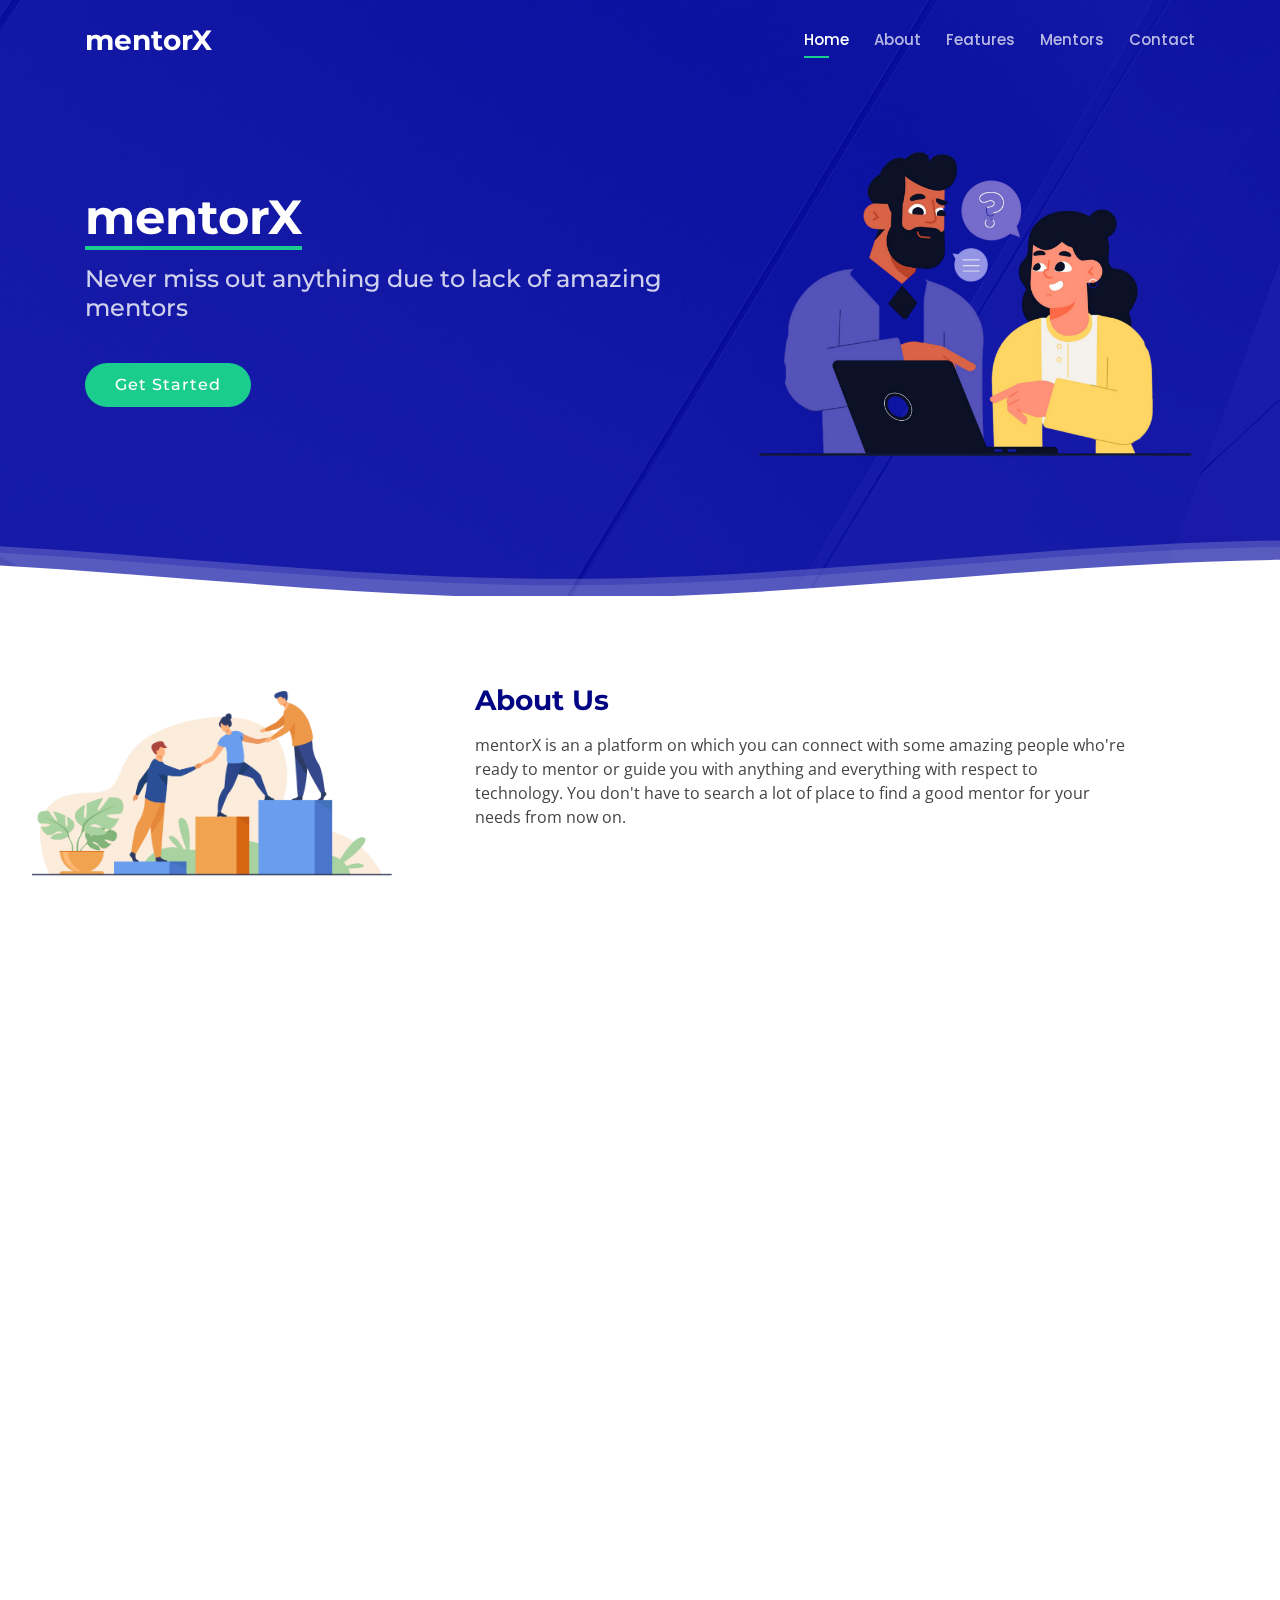
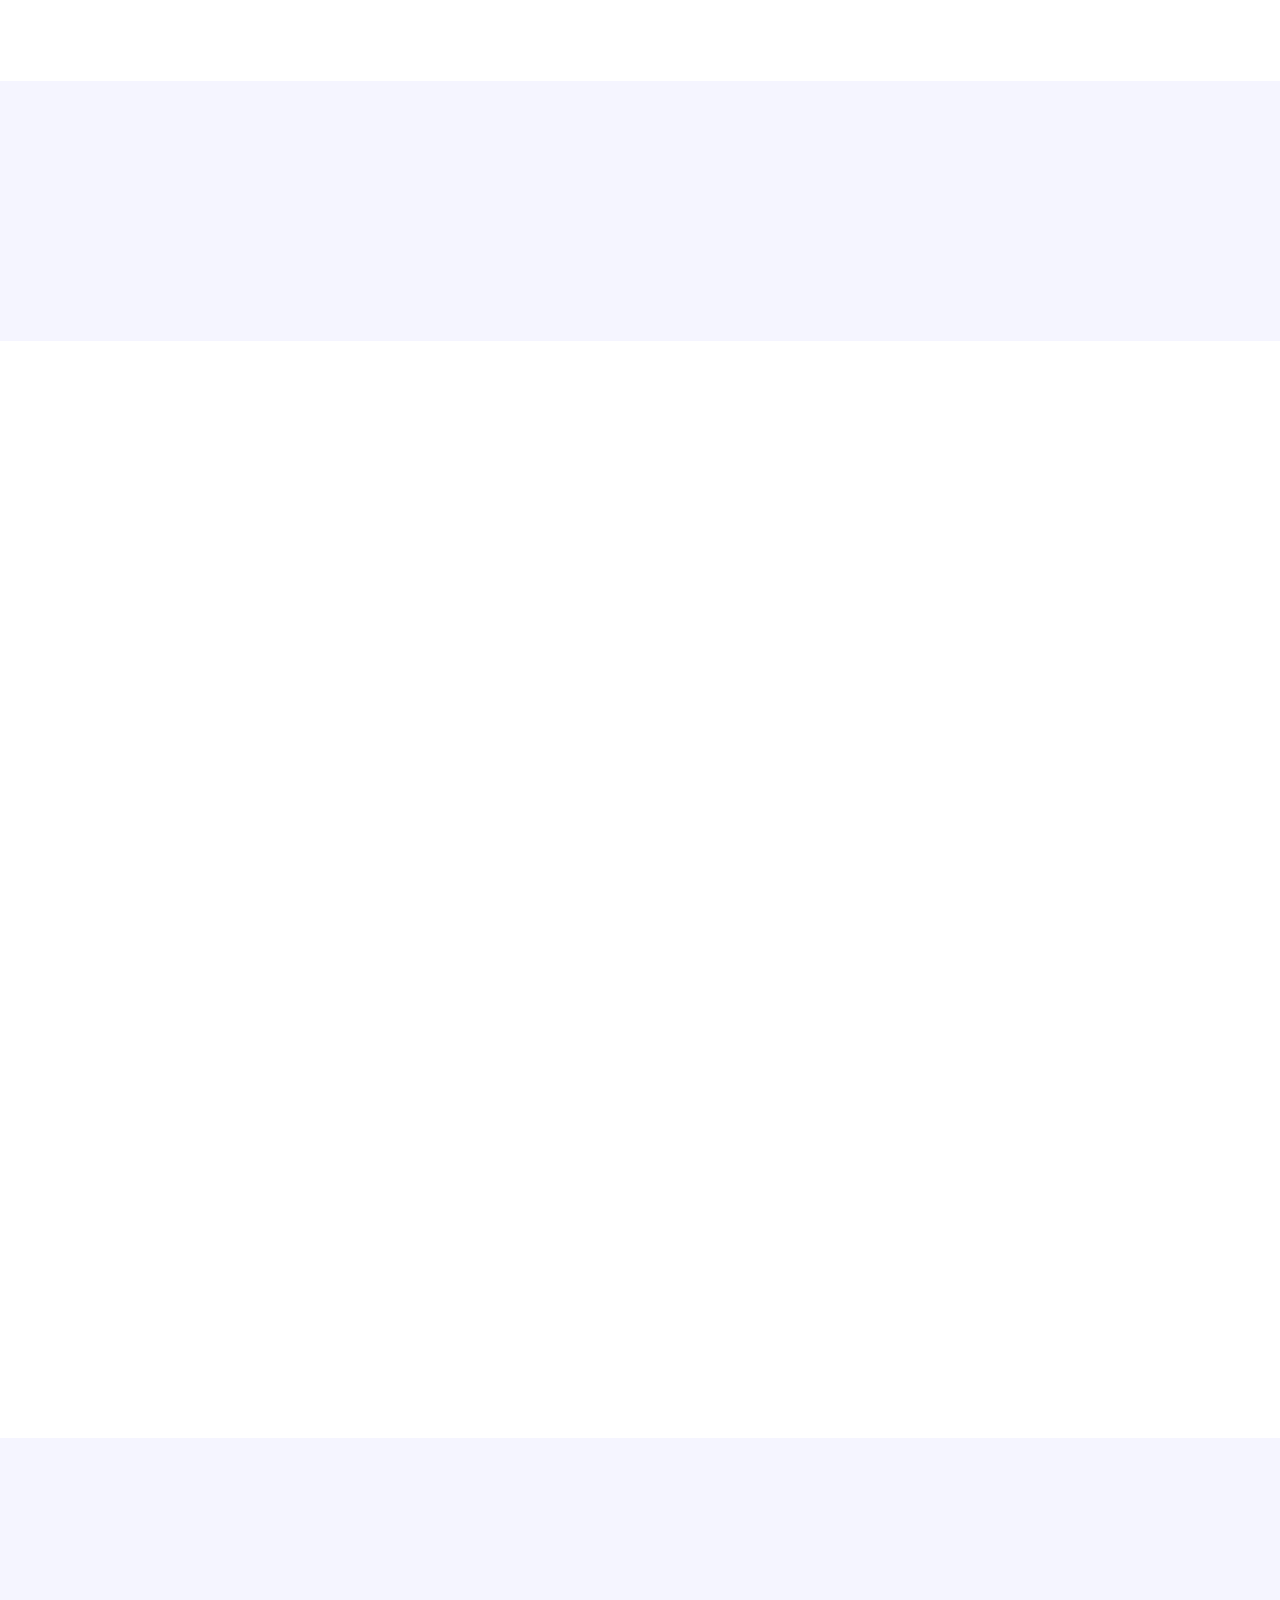
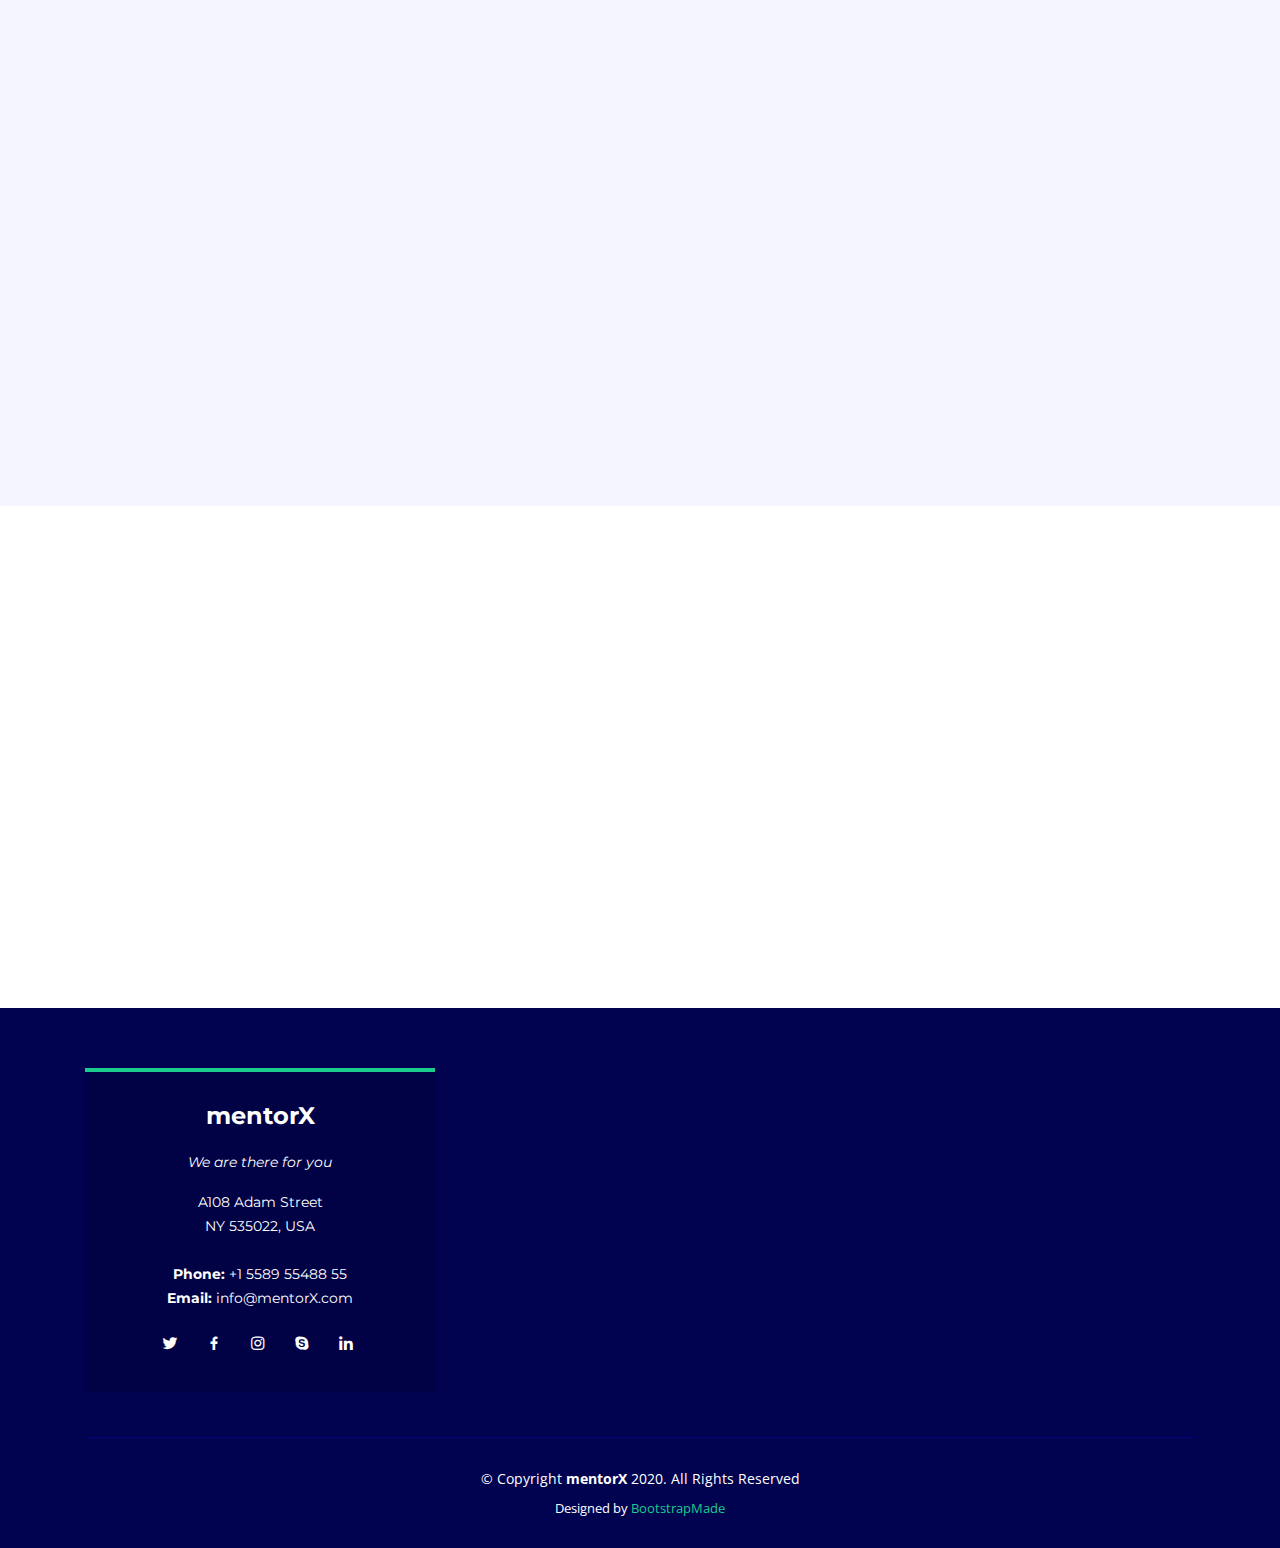
==== index.html @ 3033bee9 "Merge branch 'main' of https://github.com/Aravind1444/mentorshipx into main" ====
<!DOCTYPE html>
<html lang="en">

<head>
  <meta charset="utf-8">
  <meta content="width=device-width, initial-scale=1.0" name="viewport">

  <title>mentorX</title>
  <meta content="" name="descriptison">
  <meta content="" name="keywords">

  <!-- Favicons -->
  <link href="assets/img/favicon.png" rel="icon">
  <link href="assets/img/apple-touch-icon.png" rel="apple-touch-icon">

  <!-- Google Fonts -->
  <link href="https://fonts.googleapis.com/css?family=Open+Sans:300,300i,400,400i,600,600i,700,700i|Montserrat:300,300i,400,400i,500,500i,600,600i,700,700i|Poppins:300,300i,400,400i,500,500i,600,600i,700,700i" rel="stylesheet">

  <!-- Vendor CSS Files -->
  <link href="assets/vendor/bootstrap/css/bootstrap.min.css" rel="stylesheet">
  <link href="assets/vendor/icofont/icofont.min.css" rel="stylesheet">
  <link href="assets/vendor/boxicons/css/boxicons.min.css" rel="stylesheet">
  <link href="assets/vendor/venobox/venobox.css" rel="stylesheet">
  <link href="assets/vendor/remixicon/remixicon.css" rel="stylesheet">
  <link href="assets/vendor/owl.carousel/assets/owl.carousel.min.css" rel="stylesheet">
  <link href="assets/vendor/aos/aos.css" rel="stylesheet">

  <!-- Template Main CSS File -->
  <link href="assets/css/style.css" rel="stylesheet">

  <!-- Ajax Library -->
  <script src="https://ajax.googleapis.com/ajax/libs/jquery/3.5.1/jquery.min.js"></script>

  <!-- =======================================================
  * Template Name: Bootslander - v2.2.0
  * Template URL: https://bootstrapmade.com/bootslander-free-bootstrap-landing-page-template/
  * Author: BootstrapMade.com
  * License: https://bootstrapmade.com/license/
  ======================================================== -->
</head>

<body>

  <!-- ======= Header ======= -->
  <header id="header" class="fixed-top d-flex align-items-center header-transparent">
    <div class="container d-flex align-items-center">

      <div class="logo mr-auto">
        <h1 class="text-light"><a href="index.html"><span>mentorX</span></a></h1>
        <!-- Uncomment below if you prefer to use an image logo -->
        <!-- <a href="index.html"><img src="assets/img/logo.png" alt="" class="img-fluid"></a>-->
      </div>

      <nav class="nav-menu d-none d-lg-block">
        <ul>
          <li class="active"><a href="index.html">Home</a></li>
          <li><a href="#about">About</a></li>
          <li><a href="#features">Features</a></li>
          <!--<li><a href="#gallery">Gallery</a></li>
          <li><a href="#team">Team</a></li>
          <li><a href="#pricing">Pricing</a></li>
          <li class="drop-down"><a href="">Drop-Down</a>
            <ul>
              <li><a href="#">Drop Down 1</a></li>
              <li class="drop-down"><a href="#">Drop Down 2</a>
                <ul>
                  <li><a href="#">Deep Drop Down 1</a></li>
                  <li><a href="#">Deep Drop Down 2</a></li>
                  <li><a href="#">Deep Drop Down 3</a></li>
                  <li><a href="#">Deep Drop Down 4</a></li>
                  <li><a href="#">Deep Drop Down 5</a></li>
                </ul>
              </li>
              <li><a href="#">Drop Down 3</a></li>
              <li><a href="#">Drop Down 4</a></li>
              <li><a href="#">Drop Down 5</a></li>
            </ul>
          </li>-->
          <li><a href="#team">Mentors</a></li>
          <li><a href="#contact">Contact</a></li>

        </ul>
      </nav><!-- .nav-menu -->

    </div>
  </header><!-- End Header -->

  <!-- ======= Hero Section ======= -->
  <section id="hero">

    <div class="container">
      <div class="row">
        <div class="col-lg-7 pt-5 pt-lg-0 order-2 order-lg-1 d-flex align-items-center">
          <div data-aos="zoom-out">
            <h1><span>mentorX</span></h1>
            <h2>Never miss out anything due to lack of amazing mentors</h2>
            <div class="text-center text-lg-left">
              <a href="#about" class="btn-get-started scrollto">Get Started</a>
            </div>
          </div>
        </div>
        <div class="col-lg-5 order-1 order-lg-2 hero-img" data-aos="zoom-out" data-aos-delay="300">
          <img src="assets/img/images/home1.png" class="img-fluid animated" alt="">
        </div>
      </div>
    </div>

    <svg class="hero-waves" xmlns="http://www.w3.org/2000/svg" xmlns:xlink="http://www.w3.org/1999/xlink" viewBox="0 24 150 28 " preserveAspectRatio="none">
      <defs>
        <path id="wave-path" d="M-160 44c30 0 58-18 88-18s 58 18 88 18 58-18 88-18 58 18 88 18 v44h-352z">
      </defs>
      <g class="wave1">
        <use xlink:href="#wave-path" x="50" y="3" fill="rgba(255,255,255, .1)">
      </g>
      <g class="wave2">
        <use xlink:href="#wave-path" x="50" y="0" fill="rgba(255,255,255, .2)">
      </g>
      <g class="wave3">
        <use xlink:href="#wave-path" x="50" y="9" fill="#fff">
      </g>
    </svg>

  </section><!-- End Hero -->

  <main id="main">

    <!-- ======= About Section ======= -->
    <section id="about" class="about">
      <div class="container-fluid">

        <div class="row">
          <div class="col-md-4" data-aos="fade-right" style="padding-left: 5px;">
            <img src="assets/img/images/collab.jpg" class="img-fluid" alt="" style="margin-top: 30px;">
          </div>

          <div class="col-xl-7 col-lg-6 icon-boxes d-flex flex-column align-items-stretch justify-content-center py-5 px-lg-5" data-aos="fade-left">
            <h3>About Us</h3>
            <p>mentorX is an a platform on which you can connect with some amazing people who're ready to mentor or guide you with anything and everything with respect to technology. You don't have to search a lot of place to find a good mentor for your needs from now on.</p>

            <div class="icon-box" data-aos="zoom-in" data-aos-delay="100">
              <div class="icon"><i class="bx bx-gift"></i></div>
              <h4 class="title"><a href="">Free for All</a></h4>
              <p class="description">mentorX helps you to connect with some of the best people available to help you with your needs</p>
            </div>

            <div class="icon-box" data-aos="zoom-in" data-aos-delay="200">
              <div class="icon"><i class="bx bx-fingerprint"></i></div>
              <h4 class="title"><a href="">Amazing Mentors</a></h4>
              <p class="description">At vero eos et accusamus et iusto odio dignissimos ducimus qui blanditiis praesentium voluptatum deleniti atque</p>
            </div>

            <div class="icon-box" data-aos="zoom-in" data-aos-delay="300">
              <div class="icon"><i class="bx bx-atom"></i></div>
              <h4 class="title"><a href="">Wide Network</a></h4>
              <p class="description">Make use of the mentors available to help you with a wide range of topics related to technology</p>
            </div>

          </div>
        </div>

      </div>
    </section><!-- End About Section -->

    <!-- ======= Features Section ======= -->
    <section id="features" class="features">
      <div class="container">

        <div class="section-title" data-aos="fade-up">
          <!--<h2>Features</h2>-->
          <p>Our Features</p>
        </div>

        <div class="row" data-aos="fade-left">
          <div class="col-lg-3 col-md-4">
            <div class="icon-box" data-aos="zoom-in" data-aos-delay="50">
              <i class="ri-price-tag-2-line" style="color: #ffbb2c;"></i>
              <h3><a href="">Free for All</a></h3>
            </div>
          </div>
          <div class="col-lg-3 col-md-4 mt-4 mt-md-0">
            <div class="icon-box" data-aos="zoom-in" data-aos-delay="100">
              <i class="ri-bar-chart-box-line" style="color: #5578ff;"></i>
              <h3><a href="">Networking</a></h3>
            </div>
          </div>
          <div class="col-lg-3 col-md-4 mt-4 mt-md-0">
            <div class="icon-box" data-aos="zoom-in" data-aos-delay="150">
              <i class="ri-calendar-todo-line" style="color: #e80368;"></i>
              <h3><a href="">On Demand</a></h3>
            </div>
          </div>
          <div class="col-lg-3 col-md-4 mt-4 mt-lg-0">
            <div class="icon-box" data-aos="zoom-in" data-aos-delay="200">
              <i class="ri-paint-brush-line" style="color: #e361ff;"></i>
              <h3><a href="">Specifically Curated</a></h3>
            </div>
          </div>
          <div class="col-lg-3 col-md-4 mt-4">
            <div class="icon-box" data-aos="zoom-in" data-aos-delay="250">
              <i class="ri-fingerprint-line style="color: #47aeff;"></i>
              <h3><a href="">Amazing Mentors</a></h3>
            </div>
          </div>
          <div class="col-lg-3 col-md-4 mt-4">
            <div class="icon-box" data-aos="zoom-in" data-aos-delay="300">
              <i class="ri-gradienter-line" style="color: #ffa76e;"></i>
              <h3><a href="">Multi Lingual</a></h3>
            </div>
          </div>
          <div class="col-lg-3 col-md-4 mt-4">
            <div class="icon-box" data-aos="zoom-in" data-aos-delay="350">
              <i class="ri-file-list-3-line" style="color: #11dbcf;"></i>
              <h3><a href="">No Strings Attached</a></h3>
            </div>
          </div>
          <div class="col-lg-3 col-md-4 mt-4">
            <div class="icon-box" data-aos="zoom-in" data-aos-delay="400">
              <i class="ri-price-tag-2-line" style="color: #4233ff;"></i>
              <h3><a href="">Flexible</a></h3>
            </div>
          </div>
          <!--<div class="col-lg-3 col-md-4 mt-4">
            <div class="icon-box" data-aos="zoom-in" data-aos-delay="450">
              <i class="ri-anchor-line" style="color: #b2904f;"></i>
              <h3><a href="">Dirada Pack</a></h3>
            </div>
          </div>
          <div class="col-lg-3 col-md-4 mt-4">
            <div class="icon-box" data-aos="zoom-in" data-aos-delay="500">
              <i class="ri-disc-line" style="color: #b20969;"></i>
              <h3><a href="">Moton Ideal</a></h3>
            </div>
          </div>
          <div class="col-lg-3 col-md-4 mt-4">
            <div class="icon-box" data-aos="zoom-in" data-aos-delay="550">
              <i class="ri-base-station-line" style="color: #ff5828;"></i>
              <h3><a href="">Verdo Park</a></h3>
            </div>
          </div>
          <div class="col-lg-3 col-md-4 mt-4">
            <div class="icon-box" data-aos="zoom-in" data-aos-delay="600">
              <i class="ri-fingerprint-line" style="color: #29cc61;"></i>
              <h3><a href="">Flavor Nivelanda</a></h3>
            </div>
          </div>-->
        </div>

      </div>
    </section><!-- End Features Section -->

    <!-- ======= Counts Section ======= -->
    <section id="counts" class="counts">
      <div class="container">

        <div class="row" data-aos="fade-up">

          <div class="col-lg-3 col-md-6">
            <div class="count-box">
              <i class="icofont-simple-smile"></i>
              <span data-toggle="counter-up">4</span>
              <p>Happy Mentees</p>
            </div>
          </div>

          <div class="col-lg-3 col-md-6 mt-5 mt-md-0">
            <div class="count-box">
              <i class="icofont-document-folder"></i>
              <span data-toggle="counter-up">6</span>
              <p>Sessions</p>
            </div>
          </div>

          <div class="col-lg-3 col-md-6 mt-5 mt-lg-0">
            <div class="count-box">
              <i class="icofont-live-support"></i>
              <span data-toggle="counter-up">350</span>
              <p>Minutes & Counting</p>
            </div>
          </div>

          <div class="col-lg-3 col-md-6 mt-5 mt-lg-0">
            <div class="count-box">
              <i class="icofont-users-alt-5"></i>
              <span data-toggle="counter-up">2</span>
              <p>Mentors</p>
            </div>
          </div>

        </div>

      </div>
    </section><!-- End Counts Section -->

    <!-- ======= Details Section ======= -->
    <section id="details" class="details">
      <div class="container">

        <div class="row content">
          <div class="col-md-4" data-aos="fade-right">
            <img src="assets/img/details-1.png" class="img-fluid" alt="">
          </div>
          <!-- <div class="col-md-4" data-aos="fade-right">
            <img src="assets/img/meeting.png" class="img-fluid" alt="how-it-works">
          </div> -->
          <div class="col-md-8 pt-4" data-aos="fade-up">
            <h3>How it Works!</h3>
            <p class="">
              The overall process on the platfrom is super simple. Follow the below points to schedule your very first session with our mentors.
            </p>
            <ul>
              <li><i class="icofont-circled-right"></i> Click on Get Started and browse the list of available mentors on our platform</li>
              <li><i class="icofont-circled-right"></i>Find a mentor based on your requirements</li>
              <li><i class="icofont-circled-right"></i>Scehdule your session based on mutual availability</li>
              <li><i class="icofont-circled-right"></i>Join the session when it's your time and hooray! Don't forget to leave a feedback</li>
            </ul>
            <p>
              Getting access to a mentor is not going to be difficult anymore. We know how difficult it would have been for you. Make use of the platform as much as you want. We will be having lot more amazing things soon!
            </p>
            <div class="text-center text-lg-left">
              <a href="#team" style="background-color: #000;  border: none;  color: white;  padding: 10px 32px;  text-align: center;  text-decoration: none;  display: inline-block;  font-size: 16px;  margin: 4px 2px;  cursor: pointer; border-radius: 25px; margin-bottom: 12px;">Register Now</a>
            </div>
          </div>
        </div>

        <!--<div class="row content">
          <div class="col-md-4 order-1 order-md-2" data-aos="fade-left">
            <img src="assets/img/details-2.png" class="img-fluid" alt="">
          </div>
          <div class="col-md-8 pt-5 order-2 order-md-1" data-aos="fade-up">
            <h3>Corporis temporibus maiores provident</h3>
            <p class="font-italic">
              Lorem ipsum dolor sit amet, consectetur adipiscing elit, sed do eiusmod tempor incididunt ut labore et dolore
              magna aliqua.
            </p>
            <p>
              Ullamco laboris nisi ut aliquip ex ea commodo consequat. Duis aute irure dolor in reprehenderit in voluptate
              velit esse cillum dolore eu fugiat nulla pariatur. Excepteur sint occaecat cupidatat non proident, sunt in
              culpa qui officia deserunt mollit anim id est laborum
            </p>
            <p>
              Inventore id enim dolor dicta qui et magni molestiae. Mollitia optio officia illum ut cupiditate eos autem. Soluta dolorum repellendus repellat amet autem rerum illum in. Quibusdam occaecati est nisi esse. Saepe aut dignissimos distinctio id enim.
            </p>
          </div>
        </div>

        <div class="row content">
          <div class="col-md-4" data-aos="fade-right">
            <img src="assets/img/details-3.png" class="img-fluid" alt="">
          </div>
          <div class="col-md-8 pt-5" data-aos="fade-up">
            <h3>Sunt consequatur ad ut est nulla consectetur reiciendis animi voluptas</h3>
            <p>Cupiditate placeat cupiditate placeat est ipsam culpa. Delectus quia minima quod. Sunt saepe odit aut quia voluptatem hic voluptas dolor doloremque.</p>
            <ul>
              <li><i class="icofont-check"></i> Ullamco laboris nisi ut aliquip ex ea commodo consequat.</li>
              <li><i class="icofont-check"></i> Duis aute irure dolor in reprehenderit in voluptate velit.</li>
              <li><i class="icofont-check"></i> Facilis ut et voluptatem aperiam. Autem soluta ad fugiat.</li>
            </ul>
            <p>
              Qui consequatur temporibus. Enim et corporis sit sunt harum praesentium suscipit ut voluptatem. Et nihil magni debitis consequatur est.
            </p>
            <p>
              Suscipit enim et. Ut optio esse quidem quam reiciendis esse odit excepturi. Vel dolores rerum soluta explicabo vel fugiat eum non.
            </p>
          </div>
        </div>

        <div class="row content">
          <div class="col-md-4 order-1 order-md-2" data-aos="fade-left">
            <img src="assets/img/details-4.png" class="img-fluid" alt="">
          </div>
          <div class="col-md-8 pt-5 order-2 order-md-1" data-aos="fade-up">
            <h3>Quas et necessitatibus eaque impedit ipsum animi consequatur incidunt in</h3>
            <p class="font-italic">
              Lorem ipsum dolor sit amet, consectetur adipiscing elit, sed do eiusmod tempor incididunt ut labore et dolore
              magna aliqua.
            </p>
            <p>
              Ullamco laboris nisi ut aliquip ex ea commodo consequat. Duis aute irure dolor in reprehenderit in voluptate
              velit esse cillum dolore eu fugiat nulla pariatur. Excepteur sint occaecat cupidatat non proident, sunt in
              culpa qui officia deserunt mollit anim id est laborum
            </p>
            <ul>
              <li><i class="icofont-check"></i> Et praesentium laboriosam architecto nam .</li>
              <li><i class="icofont-check"></i> Eius et voluptate. Enim earum tempore aliquid. Nobis et sunt consequatur. Aut repellat in numquam velit quo dignissimos et.</li>
              <li><i class="icofont-check"></i> Facilis ut et voluptatem aperiam. Autem soluta ad fugiat.</li>
            </ul>
          </div>
        </div>-->

      </div>
    </section><!-- End Details Section -->

    <!-- ======= Gallery Section ======= -->
    <!--<section id="gallery" class="gallery">
      <div class="container">

        <div class="section-title" data-aos="fade-up">
          <h2>Gallery</h2>
          <p>Check our Gallery</p>
        </div>

        <div class="row no-gutters" data-aos="fade-left">

          <div class="col-lg-3 col-md-4">
            <div class="gallery-item" data-aos="zoom-in" data-aos-delay="100">
              <a href="assets/img/gallery/gallery-1.jpg" class="venobox" data-gall="gallery-item">
                <img src="assets/img/gallery/gallery-1.jpg" alt="" class="img-fluid">
              </a>
            </div>
          </div>

          <div class="col-lg-3 col-md-4">
            <div class="gallery-item" data-aos="zoom-in" data-aos-delay="150">
              <a href="assets/img/gallery/gallery-2.jpg" class="venobox" data-gall="gallery-item">
                <img src="assets/img/gallery/gallery-2.jpg" alt="" class="img-fluid">
              </a>
            </div>
          </div>

          <div class="col-lg-3 col-md-4">
            <div class="gallery-item" data-aos="zoom-in" data-aos-delay="200">
              <a href="assets/img/gallery/gallery-3.jpg" class="venobox" data-gall="gallery-item">
                <img src="assets/img/gallery/gallery-3.jpg" alt="" class="img-fluid">
              </a>
            </div>
          </div>

          <div class="col-lg-3 col-md-4">
            <div class="gallery-item" data-aos="zoom-in" data-aos-delay="250">
              <a href="assets/img/gallery/gallery-4.jpg" class="venobox" data-gall="gallery-item">
                <img src="assets/img/gallery/gallery-4.jpg" alt="" class="img-fluid">
              </a>
            </div>
          </div>

          <div class="col-lg-3 col-md-4">
            <div class="gallery-item" data-aos="zoom-in" data-aos-delay="300">
              <a href="assets/img/gallery/gallery-5.jpg" class="venobox" data-gall="gallery-item">
                <img src="assets/img/gallery/gallery-5.jpg" alt="" class="img-fluid">
              </a>
            </div>
          </div>

          <div class="col-lg-3 col-md-4">
            <div class="gallery-item" data-aos="zoom-in" data-aos-delay="350">
              <a href="assets/img/gallery/gallery-6.jpg" class="venobox" data-gall="gallery-item">
                <img src="assets/img/gallery/gallery-6.jpg" alt="" class="img-fluid">
              </a>
            </div>
          </div>

          <div class="col-lg-3 col-md-4">
            <div class="gallery-item" data-aos="zoom-in" data-aos-delay="400">
              <a href="assets/img/gallery/gallery-7.jpg" class="venobox" data-gall="gallery-item">
                <img src="assets/img/gallery/gallery-7.jpg" alt="" class="img-fluid">
              </a>
            </div>
          </div>

          <div class="col-lg-3 col-md-4">
            <div class="gallery-item" data-aos="zoom-in" data-aos-delay="450">
              <a href="assets/img/gallery/gallery-8.jpg" class="venobox" data-gall="gallery-item">
                <img src="assets/img/gallery/gallery-8.jpg" alt="" class="img-fluid">
              </a>
            </div>
          </div>

        </div>

      </div>
    </section>-->
    <!-- End Gallery Section -->

    <!-- ======= Testimonials Section ======= -->
    <!--<section id="testimonials" class="testimonials">
      <div class="container">

        <div class="owl-carousel testimonials-carousel" data-aos="zoom-in">

          <div class="testimonial-item">
            <img src="assets/img/testimonials/testimonials-1.jpg" class="testimonial-img" alt="">
            <h3>Saul Goodman</h3>
            <h4>Ceo &amp; Founder</h4>
            <p>
              <i class="bx bxs-quote-alt-left quote-icon-left"></i>
              Proin iaculis purus consequat sem cure digni ssim donec porttitora entum suscipit rhoncus. Accusantium quam, ultricies eget id, aliquam eget nibh et. Maecen aliquam, risus at semper.
              <i class="bx bxs-quote-alt-right quote-icon-right"></i>
            </p>
          </div>

          <div class="testimonial-item">
            <img src="assets/img/testimonials/testimonials-2.jpg" class="testimonial-img" alt="">
            <h3>Sara Wilsson</h3>
            <h4>Designer</h4>
            <p>
              <i class="bx bxs-quote-alt-left quote-icon-left"></i>
              Export tempor illum tamen malis malis eram quae irure esse labore quem cillum quid cillum eram malis quorum velit fore eram velit sunt aliqua noster fugiat irure amet legam anim culpa.
              <i class="bx bxs-quote-alt-right quote-icon-right"></i>
            </p>
          </div>

          <div class="testimonial-item">
            <img src="assets/img/testimonials/testimonials-3.jpg" class="testimonial-img" alt="">
            <h3>Jena Karlis</h3>
            <h4>Store Owner</h4>
            <p>
              <i class="bx bxs-quote-alt-left quote-icon-left"></i>
              Enim nisi quem export duis labore cillum quae magna enim sint quorum nulla quem veniam duis minim tempor labore quem eram duis noster aute amet eram fore quis sint minim.
              <i class="bx bxs-quote-alt-right quote-icon-right"></i>
            </p>
          </div>

          <div class="testimonial-item">
            <img src="assets/img/testimonials/testimonials-4.jpg" class="testimonial-img" alt="">
            <h3>Matt Brandon</h3>
            <h4>Freelancer</h4>
            <p>
              <i class="bx bxs-quote-alt-left quote-icon-left"></i>
              Fugiat enim eram quae cillum dolore dolor amet nulla culpa multos export minim fugiat minim velit minim dolor enim duis veniam ipsum anim magna sunt elit fore quem dolore labore illum veniam.
              <i class="bx bxs-quote-alt-right quote-icon-right"></i>
            </p>
          </div>

          <div class="testimonial-item">
            <img src="assets/img/testimonials/testimonials-5.jpg" class="testimonial-img" alt="">
            <h3>John Larson</h3>
            <h4>Entrepreneur</h4>
            <p>
              <i class="bx bxs-quote-alt-left quote-icon-left"></i>
              Quis quorum aliqua sint quem legam fore sunt eram irure aliqua veniam tempor noster veniam enim culpa labore duis sunt culpa nulla illum cillum fugiat legam esse veniam culpa fore nisi cillum quid.
              <i class="bx bxs-quote-alt-right quote-icon-right"></i>
            </p>
          </div>

        </div>

      </div>
    </section>-->
    <!-- End Testimonials Section -->

    <!-- ======= Team Section ======= -->
    <section id="team" class="team">
      <div class="container">

        <div class="section-title" data-aos="fade-up">
          <!--<h2>Team</h2>-->
          <p>Our Mentors</p>
        </div>

        <div class="row" data-aos="fade-left">

          <div class="col-lg-3 col-md-6 mt-5 mt-md-0">
            <div class="member" data-aos="zoom-in" data-aos-delay="100">
              <div class="pic"><img src="assets/img/team/advaith1.jpg" class="img-fluid" alt=""></div>
              <div class="member-info">
                <h4>Advaith U</h4>
                <span>Python | Azure | GitHub</span>
                <div class="social">
                  <a href="https://twitter.com/advaith_unni"><i class="icofont-twitter"></i></a>
                  <!-- <a href=""><i class="icofont-facebook"></i></a>
                  <a href=""><i class="icofont-instagram"></i></a> -->
                  <a href="https://linkedin.com/in/advaithu"><i class="icofont-linkedin"></i></a>
                </div>
                <div style="margin-top: 5px;">
                  <a href="https://calendly.com/advaithunnikrishnan/mentorship"><button type="button" class="btn btn-primary btn-sm">Book a Session</button>
                  </a>
                </div>
              </div>
            </div>
          </div>

          <div class="col-lg-3 col-md-6 mt-5 mt-md-0">
            <div class="member" data-aos="zoom-in" data-aos-delay="200">
              <div class="pic"><img src="assets/img/team/aravind1.jpg" class="img-fluid" alt=""></div>
              <div class="member-info">
                <h4>Aravind Venugopal</h4>
                <span>Java | Azure | Flutter</span>
                <div class="social">
                  <a href="https://twitter.com/AravindV1444"><i class="icofont-twitter"></i></a>
                  <!--<a href=""><i class="icofont-facebook"></i></a>-->
                  <a href="https://instagram.com/aravindvenugopal02"><i class="icofont-instagram"></i></a>
                  <a href="https://linkedin.com/in/aravind1444"><i class="icofont-linkedin"></i></a>
                </div>
                <div style="margin-top: 5px;">
                  <a href="https://calendly.com/aravindvenugopal/oneonone"><button type="button" class="btn btn-primary btn-sm">Book a Session</button>
                  </a>
                </div>
              </div>
            </div>
          </div>

          <div class="col-lg-3 col-md-6 mt-5 mt-lg-0">
            <div class="member" data-aos="zoom-in" data-aos-delay="300">
              <div class="pic"><img src="assets/img/team/team-2.jpg" class="img-fluid" alt=""></div>
              <div class="member-info">
                <h4>William Anderson</h4>
                <span>CTO</span>
                <div class="social">
                  <a href=""><i class="icofont-twitter"></i></a>
                  <a href=""><i class="icofont-facebook"></i></a>
                  <a href=""><i class="icofont-instagram"></i></a>
                  <a href=""><i class="icofont-linkedin"></i></a>
                </div>
              </div>
            </div>
          </div>

          <div class="col-lg-3 col-md-6 mt-5 mt-lg-0">
            <div class="member" data-aos="zoom-in" data-aos-delay="400">
              <div class="pic"><img src="assets/img/team/team-4.jpg" class="img-fluid" alt=""></div>
              <div class="member-info">
                <h4>Amanda Jepson</h4>
                <span>Accountant</span>
                <div class="social">
                  <a href=""><i class="icofont-twitter"></i></a>
                  <a href=""><i class="icofont-facebook"></i></a>
                  <a href=""><i class="icofont-instagram"></i></a>
                  <a href=""><i class="icofont-linkedin"></i></a>
                </div>
              </div>
            </div>
          </div>

        </div>

      </div>
    </section><!-- End Team Section -->

    <!-- ======= Pricing Section ======= -->
    <!--<section id="pricing" class="pricing">
      <div class="container">

        <div class="section-title" data-aos="fade-up">
          <h2>Pricing</h2>
          <p>Check our Pricing</p>
        </div>

        <div class="row" data-aos="fade-left">

          <div class="col-lg-3 col-md-6">
            <div class="box" data-aos="zoom-in" data-aos-delay="100">
              <h3>Free</h3>
              <h4><sup>$</sup>0<span> / month</span></h4>
              <ul>
                <li>Aida dere</li>
                <li>Nec feugiat nisl</li>
                <li>Nulla at volutpat dola</li>
                <li class="na">Pharetra massa</li>
                <li class="na">Massa ultricies mi</li>
              </ul>
              <div class="btn-wrap">
                <a href="#" class="btn-buy">Buy Now</a>
              </div>
            </div>
          </div>

          <div class="col-lg-3 col-md-6 mt-4 mt-md-0">
            <div class="box featured" data-aos="zoom-in" data-aos-delay="200">
              <h3>Business</h3>
              <h4><sup>$</sup>19<span> / month</span></h4>
              <ul>
                <li>Aida dere</li>
                <li>Nec feugiat nisl</li>
                <li>Nulla at volutpat dola</li>
                <li>Pharetra massa</li>
                <li class="na">Massa ultricies mi</li>
              </ul>
              <div class="btn-wrap">
                <a href="#" class="btn-buy">Buy Now</a>
              </div>
            </div>
          </div>

          <div class="col-lg-3 col-md-6 mt-4 mt-lg-0">
            <div class="box" data-aos="zoom-in" data-aos-delay="300">
              <h3>Developer</h3>
              <h4><sup>$</sup>29<span> / month</span></h4>
              <ul>
                <li>Aida dere</li>
                <li>Nec feugiat nisl</li>
                <li>Nulla at volutpat dola</li>
                <li>Pharetra massa</li>
                <li>Massa ultricies mi</li>
              </ul>
              <div class="btn-wrap">
                <a href="#" class="btn-buy">Buy Now</a>
              </div>
            </div>
          </div>

          <div class="col-lg-3 col-md-6 mt-4 mt-lg-0">
            <div class="box" data-aos="zoom-in" data-aos-delay="400">
              <span class="advanced">Advanced</span>
              <h3>Ultimate</h3>
              <h4><sup>$</sup>49<span> / month</span></h4>
              <ul>
                <li>Aida dere</li>
                <li>Nec feugiat nisl</li>
                <li>Nulla at volutpat dola</li>
                <li>Pharetra massa</li>
                <li>Massa ultricies mi</li>
              </ul>
              <div class="btn-wrap">
                <a href="#" class="btn-buy">Buy Now</a>
              </div>
            </div>
          </div>

        </div>

      </div>
    </section>-->
    <!-- End Pricing Section -->

    <!-- ======= F.A.Q Section ======= -->
    <section id="faq" class="faq section-bg">
      <div class="container">

        <div class="section-title" data-aos="fade-up">
          <!--<h2>F.A.Q</h2>-->
          <p>Frequently Asked Questions</p>
        </div>

        <div class="faq-list">
          <ul>
            <li data-aos="fade-up">
              <i class="bx bx-help-circle icon-help"></i> <a data-toggle="collapse" class="collapse" href="#faq-list-1">Is mentorX free?<i class="bx bx-chevron-down icon-show"></i><i class="bx bx-chevron-up icon-close"></i></a>
              <div id="faq-list-1" class="collapse show" data-parent=".faq-list">
                <p>
                  We understand how difficult it is to find a mentor for your requirements. For the time being mentorX is completely free. If there are any updates, it will be specifically mentioned.
                </p>
              </div>
            </li>

            <li data-aos="fade-up" data-aos-delay="100">
              <i class="bx bx-help-circle icon-help"></i> <a data-toggle="collapse" href="#faq-list-2" class="collapsed">Does mentorX have mentors for academic subjects?<i class="bx bx-chevron-down icon-show"></i><i class="bx bx-chevron-up icon-close"></i></a>
              <div id="faq-list-2" class="collapse" data-parent=".faq-list">
                <p>
                  As of now, we have mentors who can help you with different technologies. Mentors for academic subjects is not available for the time being. 
                </p>
              </div>
            </li>

            <li data-aos="fade-up" data-aos-delay="200">
              <i class="bx bx-help-circle icon-help"></i> <a data-toggle="collapse" href="#faq-list-3" class="collapsed">What will be the duration for a mentoring session?<i class="bx bx-chevron-down icon-show"></i><i class="bx bx-chevron-up icon-close"></i></a>
              <div id="faq-list-3" class="collapse" data-parent=".faq-list">
                <p>
                  An average mentoring session can range from anywhere between 30 - 90 minutes. The sessions will be broken down to multiple sessions based on the availability.
                </p>
              </div>
            </li>

            <li data-aos="fade-up" data-aos-delay="300">
              <i class="bx bx-help-circle icon-help"></i> <a data-toggle="collapse" href="#faq-list-4" class="collapsed">Can the mentoring sessions be rescheduled?<i class="bx bx-chevron-down icon-show"></i><i class="bx bx-chevron-up icon-close"></i></a>
              <div id="faq-list-4" class="collapse" data-parent=".faq-list">
                <p>
                  Yes, mentoring sessions can be rescheduled. But it is advised not to reschedule the session if there ain't any solid reasons.
                </p>
              </div>
            </li>

            <li data-aos="fade-up" data-aos-delay="400">
              <i class="bx bx-help-circle icon-help"></i> <a data-toggle="collapse" href="#faq-list-5" class="collapsed">Can I join the mentoring team at mentorX?<i class="bx bx-chevron-down icon-show"></i><i class="bx bx-chevron-up icon-close"></i></a>
              <div id="faq-list-5" class="collapse" data-parent=".faq-list">
                <p>
                  We would love to have you on board as a mentor. Reach out to us for more details. We're palnning for a lot more amazing things and we would love have the support of amazing menotrs across the world. 
                </p>
              </div>
            </li>

          </ul>
        </div>

      </div>
    </section><!-- End F.A.Q Section -->

    <!-- ======= Contact Section ======= -->
    <section id="contact" class="contact">
      <div class="container">

        <div class="section-title" data-aos="fade-up">
          <!--<h2>Contact</h2>-->
          <p>Contact Us</p>
        </div>

        <div class="row">

          <div class="col-lg-4" data-aos="fade-right" data-aos-delay="100">
            <div class="info">
              <div class="address">
                <i class="icofont-google-map"></i>
                <h4>Location:</h4>
                <p>mentorX, Trivandrum, India</p>
              </div>

              <div class="email">
                <i class="icofont-envelope"></i>
                <h4>Email:</h4>
                <p>hello@mentorx.com</p>
              </div>

              <div class="phone">
                <i class="icofont-phone"></i>
                <h4>Call:</h4>
                <p>+1 5589 55488 55s</p>
              </div>

            </div>

          </div>

          <div class="col-lg-8 mt-5 mt-lg-0" data-aos="fade-left" data-aos-delay="200">

            <form id="submit-form" action="" method="POST" role="form">
              <div class="form-row">
                <div class="col-md-6 form-group">
                  <input type="text" name="name" class="form-control" id="name" placeholder="Your Name" data-rule="minlen:4" data-msg="Please enter at least 4 chars" />
                  <div class="validate"></div>
                </div>
                <div class="col-md-6 form-group">
                  <input type="email" class="form-control" name="email" id="email" placeholder="Your Email" data-rule="email" data-msg="Please enter a valid email" />
                  <div class="validate"></div>
                </div>
              </div>
              <div class="form-group">
                <input type="text" class="form-control" name="subject" id="subject" placeholder="Subject" data-rule="minlen:4" data-msg="Please enter at least 8 chars of subject" />
                <div class="validate"></div>
              </div>
              <div class="form-group">
                <textarea class="form-control" name="message" rows="5" data-rule="required" data-msg="Please write something for us" placeholder="Message"></textarea>
                <div class="validate"></div>
              </div>
              <!-- <div class="mb-3">
                <div class="loading">Loading</div>
                <div class="error-message"></div>
                <div class="sent-message">Your message has been sent. Thank you!</div>
              </div> -->
              <div class="text-center"><button type="submit">Send Message</button></div>
            </form>

          </div>

        </div>

      </div>
    </section><!-- End Contact Section -->

  </main><!-- End #main -->

  <!-- ======= Footer ======= -->
  <footer id="footer">
    <div class="footer-top">
      <div class="container">
        <div class="row">

          <div class="col-lg-4 col-md-6" style="text-align: center;">
            <div class="footer-info">
              <h3>mentorX</h3>
              <p class="pb-3"><em>We are there for you</em></p>
              <p>
                A108 Adam Street <br>
                NY 535022, USA<br><br>
                <strong>Phone:</strong> +1 5589 55488 55<br>
                <strong>Email:</strong> info@mentorX.com<br>
              </p>
              <div class="social-links mt-3">
                <a href="#" class="twitter"><i class="bx bxl-twitter"></i></a>
                <a href="#" class="facebook"><i class="bx bxl-facebook"></i></a>
                <a href="#" class="instagram"><i class="bx bxl-instagram"></i></a>
                <a href="#" class="google-plus"><i class="bx bxl-skype"></i></a>
                <a href="#" class="linkedin"><i class="bx bxl-linkedin"></i></a>
              </div>
            </div>
          </div>

          <!--<div class="col-lg-2 col-md-6 footer-links">
            <h4>Useful Links</h4>
            <ul>
              <li><i class="bx bx-chevron-right"></i> <a href="#">Home</a></li>
              <li><i class="bx bx-chevron-right"></i> <a href="#">About us</a></li>
              <li><i class="bx bx-chevron-right"></i> <a href="#">Services</a></li>
              <li><i class="bx bx-chevron-right"></i> <a href="#">Terms of service</a></li>
              <li><i class="bx bx-chevron-right"></i> <a href="#">Privacy policy</a></li>
            </ul>
          </div>

          <div class="col-lg-2 col-md-6 footer-links">
            <h4>Our Services</h4>
            <ul>
              <li><i class="bx bx-chevron-right"></i> <a href="#">Web Design</a></li>
              <li><i class="bx bx-chevron-right"></i> <a href="#">Web Development</a></li>
              <li><i class="bx bx-chevron-right"></i> <a href="#">Product Management</a></li>
              <li><i class="bx bx-chevron-right"></i> <a href="#">Marketing</a></li>
              <li><i class="bx bx-chevron-right"></i> <a href="#">Graphic Design</a></li>
            </ul>
          </div>

          <div class="col-lg-4 col-md-6 footer-newsletter">
            <h4>Our Newsletter</h4>
            <p>Tamen quem nulla quae legam multos aute sint culpa legam noster magna</p>
            <form action="" method="post">
              <input type="email" name="email"><input type="submit" value="Subscribe">
            </form>

          </div>-->

        </div>
      </div>
    </div>

    <div class="container">
      <div class="copyright">
        &copy; Copyright <strong><span>mentorX</span></strong> 2020. All Rights Reserved
      </div>
      <div class="credits">
        <!-- All the links in the footer should remain intact. -->
        <!-- You can delete the links only if you purchased the pro version. -->
        <!-- Licensing information: https://bootstrapmade.com/license/ -->
        <!-- Purchase the pro version with working PHP/AJAX contact form: https://bootstrapmade.com/bootslander-free-bootstrap-landing-page-template/ -->
        Designed by <a href="https://bootstrapmade.com/">BootstrapMade</a>
      </div>
    </div>
  </footer><!-- End Footer -->

  <a href="#" class="back-to-top"><i class="icofont-simple-up"></i></a>
  <div id="preloader"></div>

  <!-- Form Submission -->
  <script>
    $("#submit-form").submit((e)=>{
        e.preventDefault()
        $.ajax({
            url:"https://script.google.com/macros/s/AKfycbzB3ziO-0WVnzYBl4zXknRPkyTo_kPx6Rz2Hamf/exec",
            data:$("#submit-form").serialize(),
            method:"post",
            success:function (response){
                alert("Form submitted successfully")
                window.location.reload()
                //window.location.href="https://google.com"
            },
            error:function (err){
                alert("Something Error")

            }
        })
    })
</script>

  <!-- Vendor JS Files -->
  <script src="assets/vendor/jquery/jquery.min.js"></script>
  <script src="assets/vendor/bootstrap/js/bootstrap.bundle.min.js"></script>
  <script src="assets/vendor/jquery.easing/jquery.easing.min.js"></script>
  <script src="assets/vendor/php-email-form/validate.js"></script>
  <script src="assets/vendor/venobox/venobox.min.js"></script>
  <script src="assets/vendor/waypoints/jquery.waypoints.min.js"></script>
  <script src="assets/vendor/counterup/counterup.min.js"></script>
  <script src="assets/vendor/owl.carousel/owl.carousel.min.js"></script>
  <script src="assets/vendor/aos/aos.js"></script>

  <!-- Template Main JS File -->
  <script src="assets/js/main.js"></script>

</body>

</html>
---- assets/vendor/venobox/venobox.css ----
/* ------ venobox.css --------*/
.vbox-overlay *, .vbox-overlay *:before, .vbox-overlay *:after{
    -webkit-backface-visibility: hidden;
    -webkit-box-sizing:border-box;
    -moz-box-sizing:border-box;
    box-sizing:border-box;
}
.vbox-overlay * { 
    -webkit-backface-visibility: visible;
    backface-visibility: visible;
}
.vbox-overlay{
    display: -webkit-flex;
    display: flex;
    -webkit-flex-direction: column;
    flex-direction: column;
    -webkit-justify-content: center;
    justify-content: center;
    -webkit-align-items: center;
    align-items: center;
    position: fixed;
    left: 0;
    top: 0;
    bottom: 0;
    right: 0;
    z-index: 999999;
}

/* ----- navigation ----- */
.vbox-title{
    width: 100%;
    height: 40px;
    float: left;
    text-align: center;
    line-height: 28px;
    font-size: 12px;
    padding: 6px 50px;
    overflow: hidden;
    position: fixed;
    display: none;
    left: 0;
    z-index: 89;
}
.vbox-close{
    cursor: pointer;
    position: fixed;
    top: -1px;
    right: 0;
    width: 50px;
    height: 40px;
    padding: 6px;
    display: block;
    background-position:10px center;
    overflow: hidden;
    font-size: 24px;
    line-height: 1;
    text-align: center;
    z-index: 99;
}
.vbox-left{
    cursor: pointer;
    position: fixed;
    left: 0;
    height: 40px;
    overflow: hidden;
    line-height: 28px;
    font-size: 12px;
    z-index: 99;
    display: flex;
    align-items:center;
}
.vbox-num{
    display: inline-block;
    margin: 6px 0 6px 15px;
}
/* ----- Social share ----- */
.vbox-share{
    line-height: 28px;
    font-size: 12px;
    overflow: hidden;
    position: fixed;
    left: 0;
    z-index: 98;
    display: flex;
    align-items:center;
    justify-content: center;
    width: 100%;
    text-align: center;
}
.vbox-share svg{
    max-height: 28px;
    width: 28px;
    z-index: 10;
    margin-left: 12px;
    margin-top: 6px;
    margin-bottom: 6px;
    vertical-align: middle;
}


/* ----- navigation ARROWS ----- */
.vbox-next, .vbox-prev{
    position: fixed;
    top: 50%;
    margin-top: -15px;
    overflow: hidden;
    cursor: pointer;
    display: block;
    width: 45px;
    height: 45px;
    z-index: 99;
}
.vbox-next span, .vbox-prev span{
    position: relative;
    width: 20px;
    height: 20px;
    border: 2px solid transparent;
    border-top-color: #B6B6B6;
    border-right-color: #B6B6B6;
    text-indent: -100px;
    position: absolute;
    top: 8px;
    display: block;
}
.vbox-prev{
    left: 15px;
}
.vbox-next{
    right: 15px;
}
.vbox-prev span{
    left: 10px;
    -ms-transform: rotate(-135deg);
    -webkit-transform: rotate(-135deg);
    transform: rotate(-135deg);
}
.vbox-next span{
    -ms-transform: rotate(45deg);
    -webkit-transform: rotate(45deg);
    transform: rotate(45deg);
    right: 10px;
}
/* ------- inline window ------ */
.vbox-inline{
    width: 420px;
    height: 315px;
    height: 70vh;
    padding: 10px;
    background: #fff;
    margin: 0 auto;
    overflow: auto;
    text-align: left;
}
/* ------- Video & iFrames window ------ */
.venoframe{
    max-width: 100%;
    width: 100%;
    border: none;
    width: 100%;
    height: 260px;
    height: 70vh;
}
.venoframe.vbvid{
    height: 260px;
}
@media (min-width: 768px) {
    .venoframe, .vbox-inline{
        width: 90%;
        height: 360px;
        height: 70vh;
    }
    .venoframe.vbvid{
        width: 640px;
        height: 360px;
    }
}
@media (min-width: 992px) {
    .venoframe, .vbox-inline{
        max-width: 1200px;
        width: 80%;
        height: 540px;
        height: 70vh;
    }
    .venoframe.vbvid{
        width: 960px;
        height: 540px;
    }
}
/* 
Please do NOT edit this part! 
or at least read this note: http://i.imgur.com/7C0ws9e.gif
*/
.vbox-open{
    overflow: hidden;
}
.vbox-container{
    position: absolute;
    left: 0;
    right: 0;
    top: 0;
    bottom: 0;
    overflow-x: hidden;
    overflow-y: scroll;
    overflow-scrolling: touch;
    -webkit-overflow-scrolling: touch;
    z-index: 20;
    max-height: 100%;

}

.vbox-content{
    text-align: center;
    float: left;
    width: 100%;
    position: relative;
    overflow: hidden;
    padding: 20px 4%;
}
.vbox-container img{
    max-width: 100%;
    height: auto;
}
.vbox-figlio{
    box-shadow: 0 0 12px rgba(0,0,0,0.19), 0 6px 6px rgba(0,0,0,0.23);
    max-width: 100%;
    text-align: initial;
}
img.vbox-figlio{
    -webkit-user-select: none;
-khtml-user-select: none;
-moz-user-select: none;
-o-user-select: none;
user-select: none;
}
.vbox-content.swipe-left{
    margin-left: -200px !important;
}
.vbox-content.swipe-right{
    margin-left: 200px !important;
}
.vbox-animated{
    webkit-transition: margin 300ms ease-out;
    transition: margin 300ms ease-out;
}

/* ---------- preloader ----------
 * SPINKIT 
 * http://tobiasahlin.com/spinkit/
-------------------------------- */
.sk-double-bounce,.sk-rotating-plane{width:40px;height:40px;margin:40px auto}.sk-rotating-plane{background-color:#333;-webkit-animation:sk-rotatePlane 1.2s infinite ease-in-out;animation:sk-rotatePlane 1.2s infinite ease-in-out}@-webkit-keyframes sk-rotatePlane{0%{-webkit-transform:perspective(120px) rotateX(0) rotateY(0);transform:perspective(120px) rotateX(0) rotateY(0)}50%{-webkit-transform:perspective(120px) rotateX(-180.1deg) rotateY(0);transform:perspective(120px) rotateX(-180.1deg) rotateY(0)}100%{-webkit-transform:perspective(120px) rotateX(-180deg) rotateY(-179.9deg);transform:perspective(120px) rotateX(-180deg) rotateY(-179.9deg)}}@keyframes sk-rotatePlane{0%{-webkit-transform:perspective(120px) rotateX(0) rotateY(0);transform:perspective(120px) rotateX(0) rotateY(0)}50%{-webkit-transform:perspective(120px) rotateX(-180.1deg) rotateY(0);transform:perspective(120px) rotateX(-180.1deg) rotateY(0)}100%{-webkit-transform:perspective(120px) rotateX(-180deg) rotateY(-179.9deg);transform:perspective(120px) rotateX(-180deg) rotateY(-179.9deg)}}.sk-double-bounce{position:relative}.sk-double-bounce .sk-child{width:100%;height:100%;border-radius:50%;background-color:#333;opacity:.6;position:absolute;top:0;left:0;-webkit-animation:sk-doubleBounce 2s infinite ease-in-out;animation:sk-doubleBounce 2s infinite ease-in-out}.sk-chasing-dots .sk-child,.sk-spinner-pulse,.sk-three-bounce .sk-child{background-color:#333;border-radius:100%}.sk-double-bounce .sk-double-bounce2{-webkit-animation-delay:-1s;animation-delay:-1s}@-webkit-keyframes sk-doubleBounce{0%,100%{-webkit-transform:scale(0);transform:scale(0)}50%{-webkit-transform:scale(1);transform:scale(1)}}@keyframes sk-doubleBounce{0%,100%{-webkit-transform:scale(0);transform:scale(0)}50%{-webkit-transform:scale(1);transform:scale(1)}}.sk-wave{margin:40px auto;width:50px;height:40px;text-align:center;font-size:10px}.sk-wave .sk-rect{background-color:#333;height:100%;width:6px;display:inline-block;-webkit-animation:sk-waveStretchDelay 1.2s infinite ease-in-out;animation:sk-waveStretchDelay 1.2s infinite ease-in-out}.sk-wave .sk-rect1{-webkit-animation-delay:-1.2s;animation-delay:-1.2s}.sk-wave .sk-rect2{-webkit-animation-delay:-1.1s;animation-delay:-1.1s}.sk-wave .sk-rect3{-webkit-animation-delay:-1s;animation-delay:-1s}.sk-wave .sk-rect4{-webkit-animation-delay:-.9s;animation-delay:-.9s}.sk-wave .sk-rect5{-webkit-animation-delay:-.8s;animation-delay:-.8s}@-webkit-keyframes sk-waveStretchDelay{0%,100%,40%{-webkit-transform:scaleY(.4);transform:scaleY(.4)}20%{-webkit-transform:scaleY(1);transform:scaleY(1)}}@keyframes sk-waveStretchDelay{0%,100%,40%{-webkit-transform:scaleY(.4);transform:scaleY(.4)}20%{-webkit-transform:scaleY(1);transform:scaleY(1)}}.sk-wandering-cubes{margin:40px auto;width:40px;height:40px;position:relative}.sk-wandering-cubes .sk-cube{background-color:#333;width:10px;height:10px;position:absolute;top:0;left:0;-webkit-animation:sk-wanderingCube 1.8s ease-in-out -1.8s infinite both;animation:sk-wanderingCube 1.8s ease-in-out -1.8s infinite both}.sk-chasing-dots,.sk-spinner-pulse{width:40px;height:40px;margin:40px auto}.sk-wandering-cubes .sk-cube2{-webkit-animation-delay:-.9s;animation-delay:-.9s}@-webkit-keyframes sk-wanderingCube{0%{-webkit-transform:rotate(0);transform:rotate(0)}25%{-webkit-transform:translateX(30px) rotate(-90deg) scale(.5);transform:translateX(30px) rotate(-90deg) scale(.5)}50%{-webkit-transform:translateX(30px) translateY(30px) rotate(-179deg);transform:translateX(30px) translateY(30px) rotate(-179deg)}50.1%{-webkit-transform:translateX(30px) translateY(30px) rotate(-180deg);transform:translateX(30px) translateY(30px) rotate(-180deg)}75%{-webkit-transform:translateX(0) translateY(30px) rotate(-270deg) scale(.5);transform:translateX(0) translateY(30px) rotate(-270deg) scale(.5)}100%{-webkit-transform:rotate(-360deg);transform:rotate(-360deg)}}@keyframes sk-wanderingCube{0%{-webkit-transform:rotate(0);transform:rotate(0)}25%{-webkit-transform:translateX(30px) rotate(-90deg) scale(.5);transform:translateX(30px) rotate(-90deg) scale(.5)}50%{-webkit-transform:translateX(30px) translateY(30px) rotate(-179deg);transform:translateX(30px) translateY(30px) rotate(-179deg)}50.1%{-webkit-transform:translateX(30px) translateY(30px) rotate(-180deg);transform:translateX(30px) translateY(30px) rotate(-180deg)}75%{-webkit-transform:translateX(0) translateY(30px) rotate(-270deg) scale(.5);transform:translateX(0) translateY(30px) rotate(-270deg) scale(.5)}100%{-webkit-transform:rotate(-360deg);transform:rotate(-360deg)}}.sk-spinner-pulse{-webkit-animation:sk-pulseScaleOut 1s infinite ease-in-out;animation:sk-pulseScaleOut 1s infinite ease-in-out}@-webkit-keyframes sk-pulseScaleOut{0%{-webkit-transform:scale(0);transform:scale(0)}100%{-webkit-transform:scale(1);transform:scale(1);opacity:0}}@keyframes sk-pulseScaleOut{0%{-webkit-transform:scale(0);transform:scale(0)}100%{-webkit-transform:scale(1);transform:scale(1);opacity:0}}.sk-chasing-dots{position:relative;text-align:center;-webkit-animation:sk-chasingDotsRotate 2s infinite linear;animation:sk-chasingDotsRotate 2s infinite linear}.sk-chasing-dots .sk-child{width:60%;height:60%;display:inline-block;position:absolute;top:0;-webkit-animation:sk-chasingDotsBounce 2s infinite ease-in-out;animation:sk-chasingDotsBounce 2s infinite ease-in-out}.sk-chasing-dots .sk-dot2{top:auto;bottom:0;-webkit-animation-delay:-1s;animation-delay:-1s}@-webkit-keyframes sk-chasingDotsRotate{100%{-webkit-transform:rotate(360deg);transform:rotate(360deg)}}@keyframes sk-chasingDotsRotate{100%{-webkit-transform:rotate(360deg);transform:rotate(360deg)}}@-webkit-keyframes sk-chasingDotsBounce{0%,100%{-webkit-transform:scale(0);transform:scale(0)}50%{-webkit-transform:scale(1);transform:scale(1)}}@keyframes sk-chasingDotsBounce{0%,100%{-webkit-transform:scale(0);transform:scale(0)}50%{-webkit-transform:scale(1);transform:scale(1)}}.sk-three-bounce{margin:40px auto;width:80px;text-align:center}.sk-three-bounce .sk-child{width:20px;height:20px;display:inline-block;-webkit-animation:sk-three-bounce 1.4s ease-in-out 0s infinite both;animation:sk-three-bounce 1.4s ease-in-out 0s infinite both}.sk-circle .sk-child:before,.sk-fading-circle .sk-circle:before{display:block;border-radius:100%;content:'';background-color:#333}.sk-three-bounce .sk-bounce1{-webkit-animation-delay:-.32s;animation-delay:-.32s}.sk-three-bounce .sk-bounce2{-webkit-animation-delay:-.16s;animation-delay:-.16s}@-webkit-keyframes sk-three-bounce{0%,100%,80%{-webkit-transform:scale(0);transform:scale(0)}40%{-webkit-transform:scale(1);transform:scale(1)}}@keyframes sk-three-bounce{0%,100%,80%{-webkit-transform:scale(0);transform:scale(0)}40%{-webkit-transform:scale(1);transform:scale(1)}}.sk-circle{margin:40px auto;width:40px;height:40px;position:relative}.sk-circle .sk-child{width:100%;height:100%;position:absolute;left:0;top:0}.sk-circle .sk-child:before{margin:0 auto;width:15%;height:15%;-webkit-animation:sk-circleBounceDelay 1.2s infinite ease-in-out both;animation:sk-circleBounceDelay 1.2s infinite ease-in-out both}.sk-circle .sk-circle2{-webkit-transform:rotate(30deg);-ms-transform:rotate(30deg);transform:rotate(30deg)}.sk-circle .sk-circle3{-webkit-transform:rotate(60deg);-ms-transform:rotate(60deg);transform:rotate(60deg)}.sk-circle .sk-circle4{-webkit-transform:rotate(90deg);-ms-transform:rotate(90deg);transform:rotate(90deg)}.sk-circle .sk-circle5{-webkit-transform:rotate(120deg);-ms-transform:rotate(120deg);transform:rotate(120deg)}.sk-circle .sk-circle6{-webkit-transform:rotate(150deg);-ms-transform:rotate(150deg);transform:rotate(150deg)}.sk-circle .sk-circle7{-webkit-transform:rotate(180deg);-ms-transform:rotate(180deg);transform:rotate(180deg)}.sk-circle .sk-circle8{-webkit-transform:rotate(210deg);-ms-transform:rotate(210deg);transform:rotate(210deg)}.sk-circle .sk-circle9{-webkit-transform:rotate(240deg);-ms-transform:rotate(240deg);transform:rotate(240deg)}.sk-circle .sk-circle10{-webkit-transform:rotate(270deg);-ms-transform:rotate(270deg);transform:rotate(270deg)}.sk-circle .sk-circle11{-webkit-transform:rotate(300deg);-ms-transform:rotate(300deg);transform:rotate(300deg)}.sk-circle .sk-circle12{-webkit-transform:rotate(330deg);-ms-transform:rotate(330deg);transform:rotate(330deg)}.sk-circle .sk-circle2:before{-webkit-animation-delay:-1.1s;animation-delay:-1.1s}.sk-circle .sk-circle3:before{-webkit-animation-delay:-1s;animation-delay:-1s}.sk-circle .sk-circle4:before{-webkit-animation-delay:-.9s;animation-delay:-.9s}.sk-circle .sk-circle5:before{-webkit-animation-delay:-.8s;animation-delay:-.8s}.sk-circle .sk-circle6:before{-webkit-animation-delay:-.7s;animation-delay:-.7s}.sk-circle .sk-circle7:before{-webkit-animation-delay:-.6s;animation-delay:-.6s}.sk-circle .sk-circle8:before{-webkit-animation-delay:-.5s;animation-delay:-.5s}.sk-circle .sk-circle9:before{-webkit-animation-delay:-.4s;animation-delay:-.4s}.sk-circle .sk-circle10:before{-webkit-animation-delay:-.3s;animation-delay:-.3s}.sk-circle .sk-circle11:before{-webkit-animation-delay:-.2s;animation-delay:-.2s}.sk-circle .sk-circle12:before{-webkit-animation-delay:-.1s;animation-delay:-.1s}@-webkit-keyframes sk-circleBounceDelay{0%,100%,80%{-webkit-transform:scale(0);transform:scale(0)}40%{-webkit-transform:scale(1);transform:scale(1)}}@keyframes sk-circleBounceDelay{0%,100%,80%{-webkit-transform:scale(0);transform:scale(0)}40%{-webkit-transform:scale(1);transform:scale(1)}}.sk-cube-grid{width:40px;height:40px;margin:40px auto}.sk-cube-grid .sk-cube{width:33.33%;height:33.33%;background-color:#333;float:left;-webkit-animation:sk-cubeGridScaleDelay 1.3s infinite ease-in-out;animation:sk-cubeGridScaleDelay 1.3s infinite ease-in-out}.sk-cube-grid .sk-cube1{-webkit-animation-delay:.2s;animation-delay:.2s}.sk-cube-grid .sk-cube2{-webkit-animation-delay:.3s;animation-delay:.3s}.sk-cube-grid .sk-cube3{-webkit-animation-delay:.4s;animation-delay:.4s}.sk-cube-grid .sk-cube4{-webkit-animation-delay:.1s;animation-delay:.1s}.sk-cube-grid .sk-cube5{-webkit-animation-delay:.2s;animation-delay:.2s}.sk-cube-grid .sk-cube6{-webkit-animation-delay:.3s;animation-delay:.3s}.sk-cube-grid .sk-cube7{-webkit-animation-delay:0ms;animation-delay:0ms}.sk-cube-grid .sk-cube8{-webkit-animation-delay:.1s;animation-delay:.1s}.sk-cube-grid .sk-cube9{-webkit-animation-delay:.2s;animation-delay:.2s}@-webkit-keyframes sk-cubeGridScaleDelay{0%,100%,70%{-webkit-transform:scale3D(1,1,1);transform:scale3D(1,1,1)}35%{-webkit-transform:scale3D(0,0,1);transform:scale3D(0,0,1)}}@keyframes sk-cubeGridScaleDelay{0%,100%,70%{-webkit-transform:scale3D(1,1,1);transform:scale3D(1,1,1)}35%{-webkit-transform:scale3D(0,0,1);transform:scale3D(0,0,1)}}.sk-fading-circle{margin:40px auto;width:40px;height:40px;position:relative}.sk-fading-circle .sk-circle{width:100%;height:100%;position:absolute;left:0;top:0}.sk-fading-circle .sk-circle:before{margin:0 auto;width:15%;height:15%;-webkit-animation:sk-circleFadeDelay 1.2s infinite ease-in-out both;animation:sk-circleFadeDelay 1.2s infinite ease-in-out both}.sk-fading-circle .sk-circle2{-webkit-transform:rotate(30deg);-ms-transform:rotate(30deg);transform:rotate(30deg)}.sk-fading-circle .sk-circle3{-webkit-transform:rotate(60deg);-ms-transform:rotate(60deg);transform:rotate(60deg)}.sk-fading-circle .sk-circle4{-webkit-transform:rotate(90deg);-ms-transform:rotate(90deg);transform:rotate(90deg)}.sk-fading-circle .sk-circle5{-webkit-transform:rotate(120deg);-ms-transform:rotate(120deg);transform:rotate(120deg)}.sk-fading-circle .sk-circle6{-webkit-transform:rotate(150deg);-ms-transform:rotate(150deg);transform:rotate(150deg)}.sk-fading-circle .sk-circle7{-webkit-transform:rotate(180deg);-ms-transform:rotate(180deg);transform:rotate(180deg)}.sk-fading-circle .sk-circle8{-webkit-transform:rotate(210deg);-ms-transform:rotate(210deg);transform:rotate(210deg)}.sk-fading-circle .sk-circle9{-webkit-transform:rotate(240deg);-ms-transform:rotate(240deg);transform:rotate(240deg)}.sk-fading-circle .sk-circle10{-webkit-transform:rotate(270deg);-ms-transform:rotate(270deg);transform:rotate(270deg)}.sk-fading-circle .sk-circle11{-webkit-transform:rotate(300deg);-ms-transform:rotate(300deg);transform:rotate(300deg)}.sk-fading-circle .sk-circle12{-webkit-transform:rotate(330deg);-ms-transform:rotate(330deg);transform:rotate(330deg)}.sk-fading-circle .sk-circle2:before{-webkit-animation-delay:-1.1s;animation-delay:-1.1s}.sk-fading-circle .sk-circle3:before{-webkit-animation-delay:-1s;animation-delay:-1s}.sk-fading-circle .sk-circle4:before{-webkit-animation-delay:-.9s;animation-delay:-.9s}.sk-fading-circle .sk-circle5:before{-webkit-animation-delay:-.8s;animation-delay:-.8s}.sk-fading-circle .sk-circle6:before{-webkit-animation-delay:-.7s;animation-delay:-.7s}.sk-fading-circle .sk-circle7:before{-webkit-animation-delay:-.6s;animation-delay:-.6s}.sk-fading-circle .sk-circle8:before{-webkit-animation-delay:-.5s;animation-delay:-.5s}.sk-fading-circle .sk-circle9:before{-webkit-animation-delay:-.4s;animation-delay:-.4s}.sk-fading-circle .sk-circle10:before{-webkit-animation-delay:-.3s;animation-delay:-.3s}.sk-fading-circle .sk-circle11:before{-webkit-animation-delay:-.2s;animation-delay:-.2s}.sk-fading-circle .sk-circle12:before{-webkit-animation-delay:-.1s;animation-delay:-.1s}@-webkit-keyframes sk-circleFadeDelay{0%,100%,39%{opacity:0}40%{opacity:1}}@keyframes sk-circleFadeDelay{0%,100%,39%{opacity:0}40%{opacity:1}}.sk-folding-cube{margin:40px auto;width:40px;height:40px;position:relative;-webkit-transform:rotateZ(45deg);transform:rotateZ(45deg)}.sk-folding-cube .sk-cube{float:left;width:50%;height:50%;position:relative;-webkit-transform:scale(1.1);-ms-transform:scale(1.1);transform:scale(1.1)}.sk-folding-cube .sk-cube:before{content:'';position:absolute;top:0;left:0;width:100%;height:100%;background-color:#333;-webkit-animation:sk-foldCubeAngle 2.4s infinite linear both;animation:sk-foldCubeAngle 2.4s infinite linear both;-webkit-transform-origin:100% 100%;-ms-transform-origin:100% 100%;transform-origin:100% 100%}.sk-folding-cube .sk-cube2{-webkit-transform:scale(1.1) rotateZ(90deg);transform:scale(1.1) rotateZ(90deg)}.sk-folding-cube .sk-cube3{-webkit-transform:scale(1.1) rotateZ(180deg);transform:scale(1.1) rotateZ(180deg)}.sk-folding-cube .sk-cube4{-webkit-transform:scale(1.1) rotateZ(270deg);transform:scale(1.1) rotateZ(270deg)}.sk-folding-cube .sk-cube2:before{-webkit-animation-delay:.3s;animation-delay:.3s}.sk-folding-cube .sk-cube3:before{-webkit-animation-delay:.6s;animation-delay:.6s}.sk-folding-cube .sk-cube4:before{-webkit-animation-delay:.9s;animation-delay:.9s}@-webkit-keyframes sk-foldCubeAngle{0%,10%{-webkit-transform:perspective(140px) rotateX(-180deg);transform:perspective(140px) rotateX(-180deg);opacity:0}25%,75%{-webkit-transform:perspective(140px) rotateX(0);transform:perspective(140px) rotateX(0);opacity:1}100%,90%{-webkit-transform:perspective(140px) rotateY(180deg);transform:perspective(140px) rotateY(180deg);opacity:0}}@keyframes sk-foldCubeAngle{0%,10%{-webkit-transform:perspective(140px) rotateX(-180deg);transform:perspective(140px) rotateX(-180deg);opacity:0}25%,75%{-webkit-transform:perspective(140px) rotateX(0);transform:perspective(140px) rotateX(0);opacity:1}100%,90%{-webkit-transform:perspective(140px) rotateY(180deg);transform:perspective(140px) rotateY(180deg);opacity:0}}
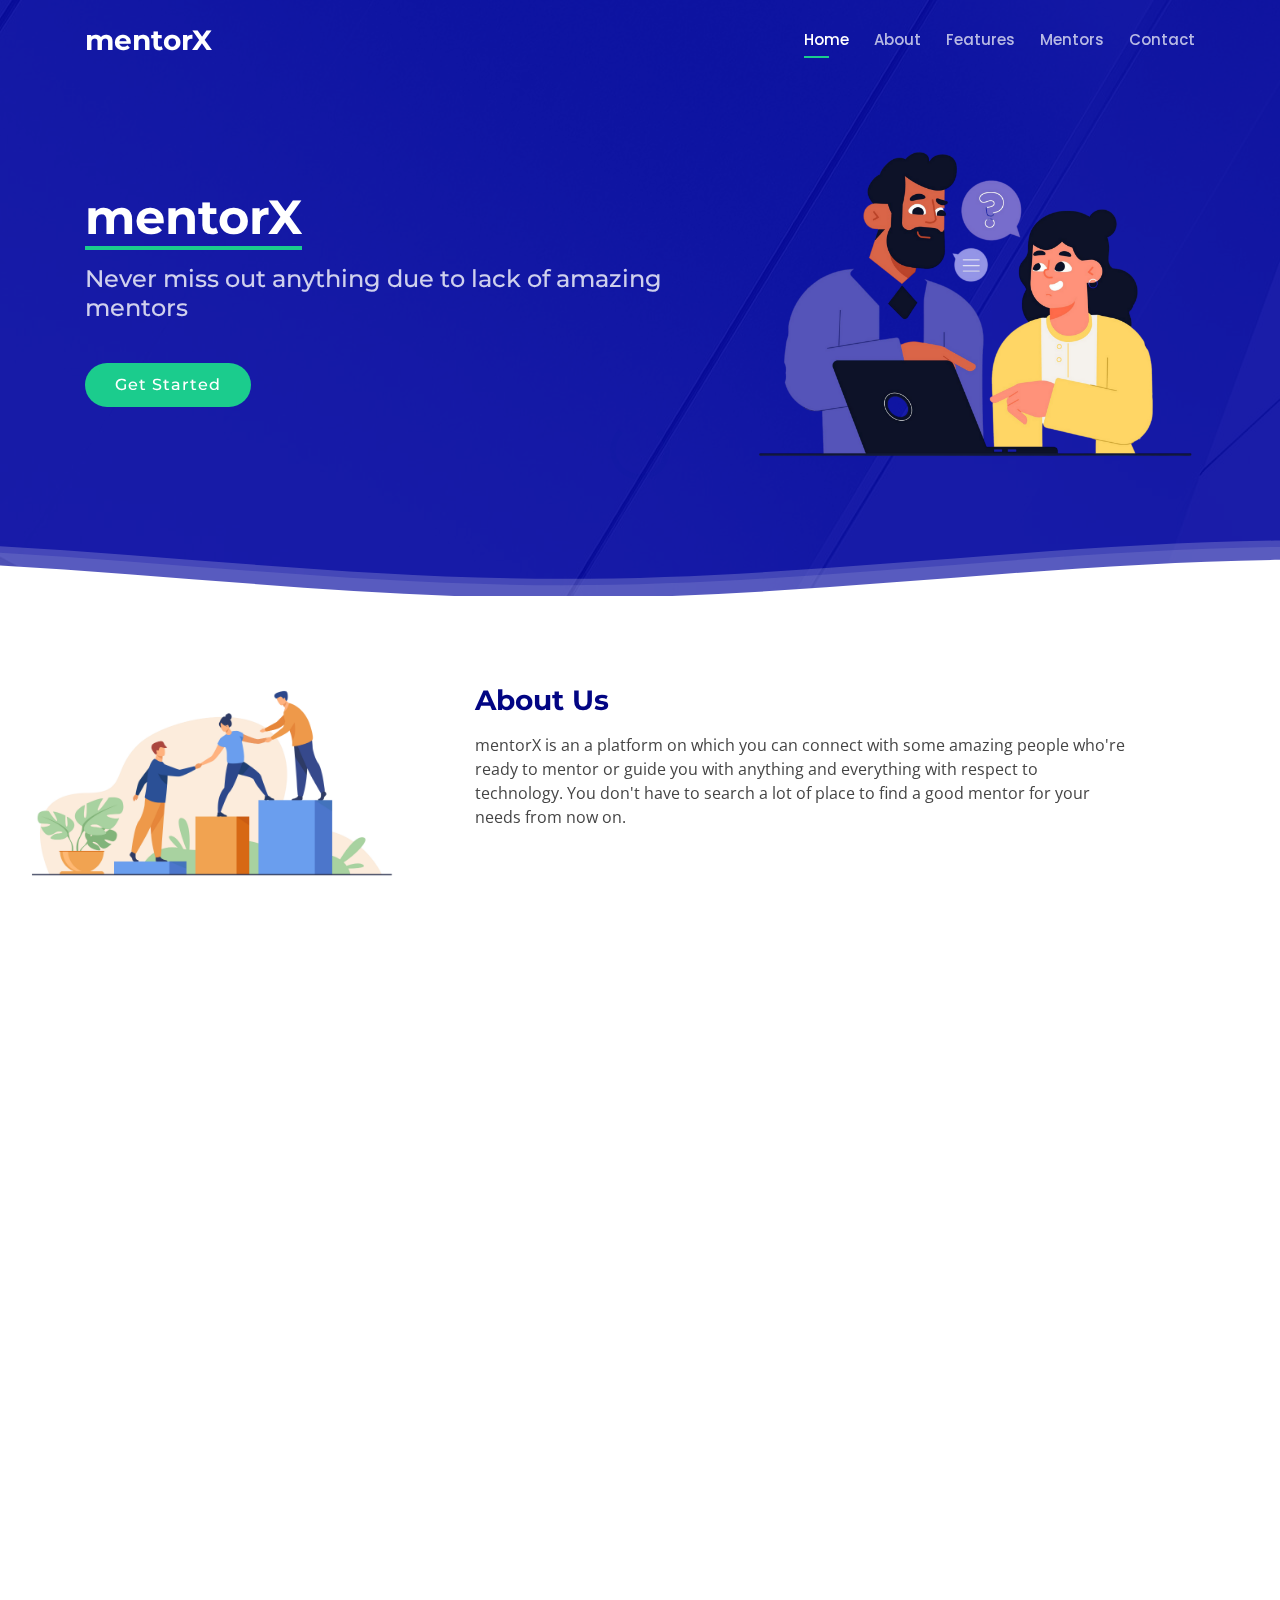
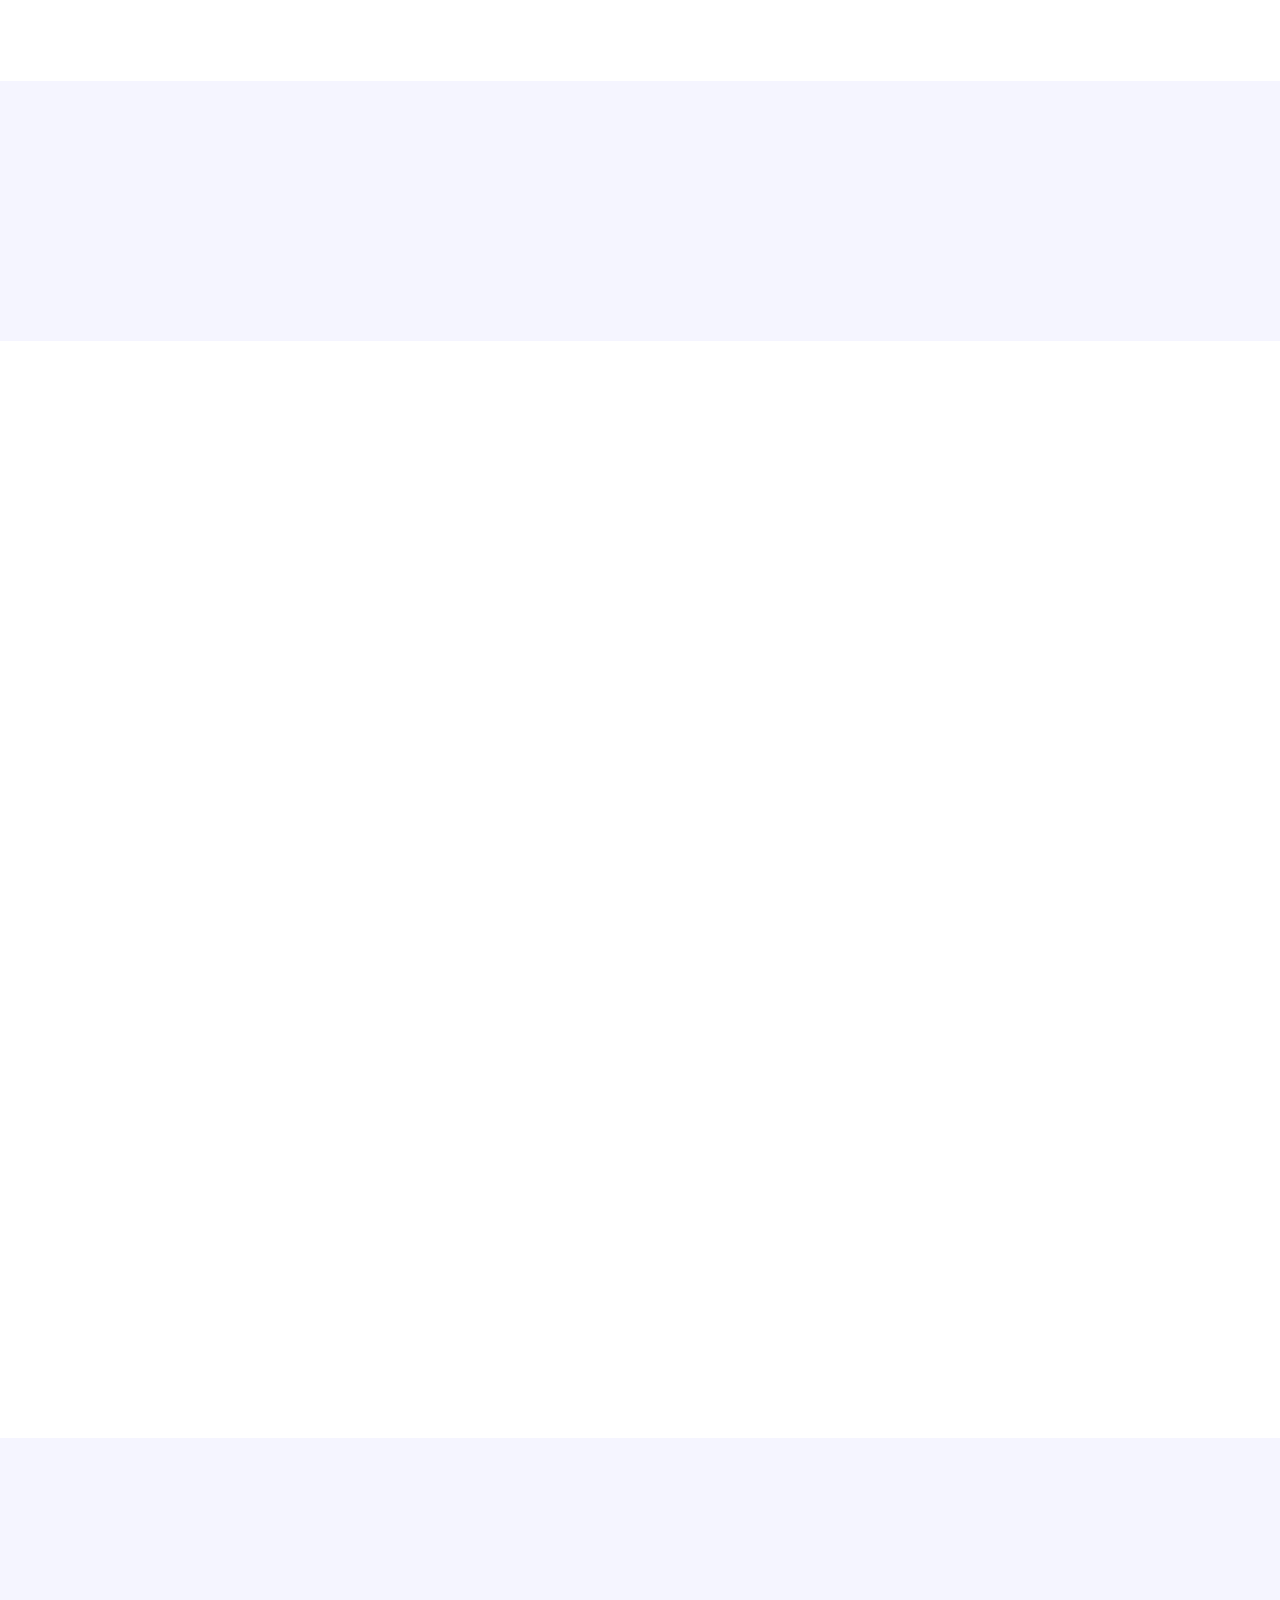
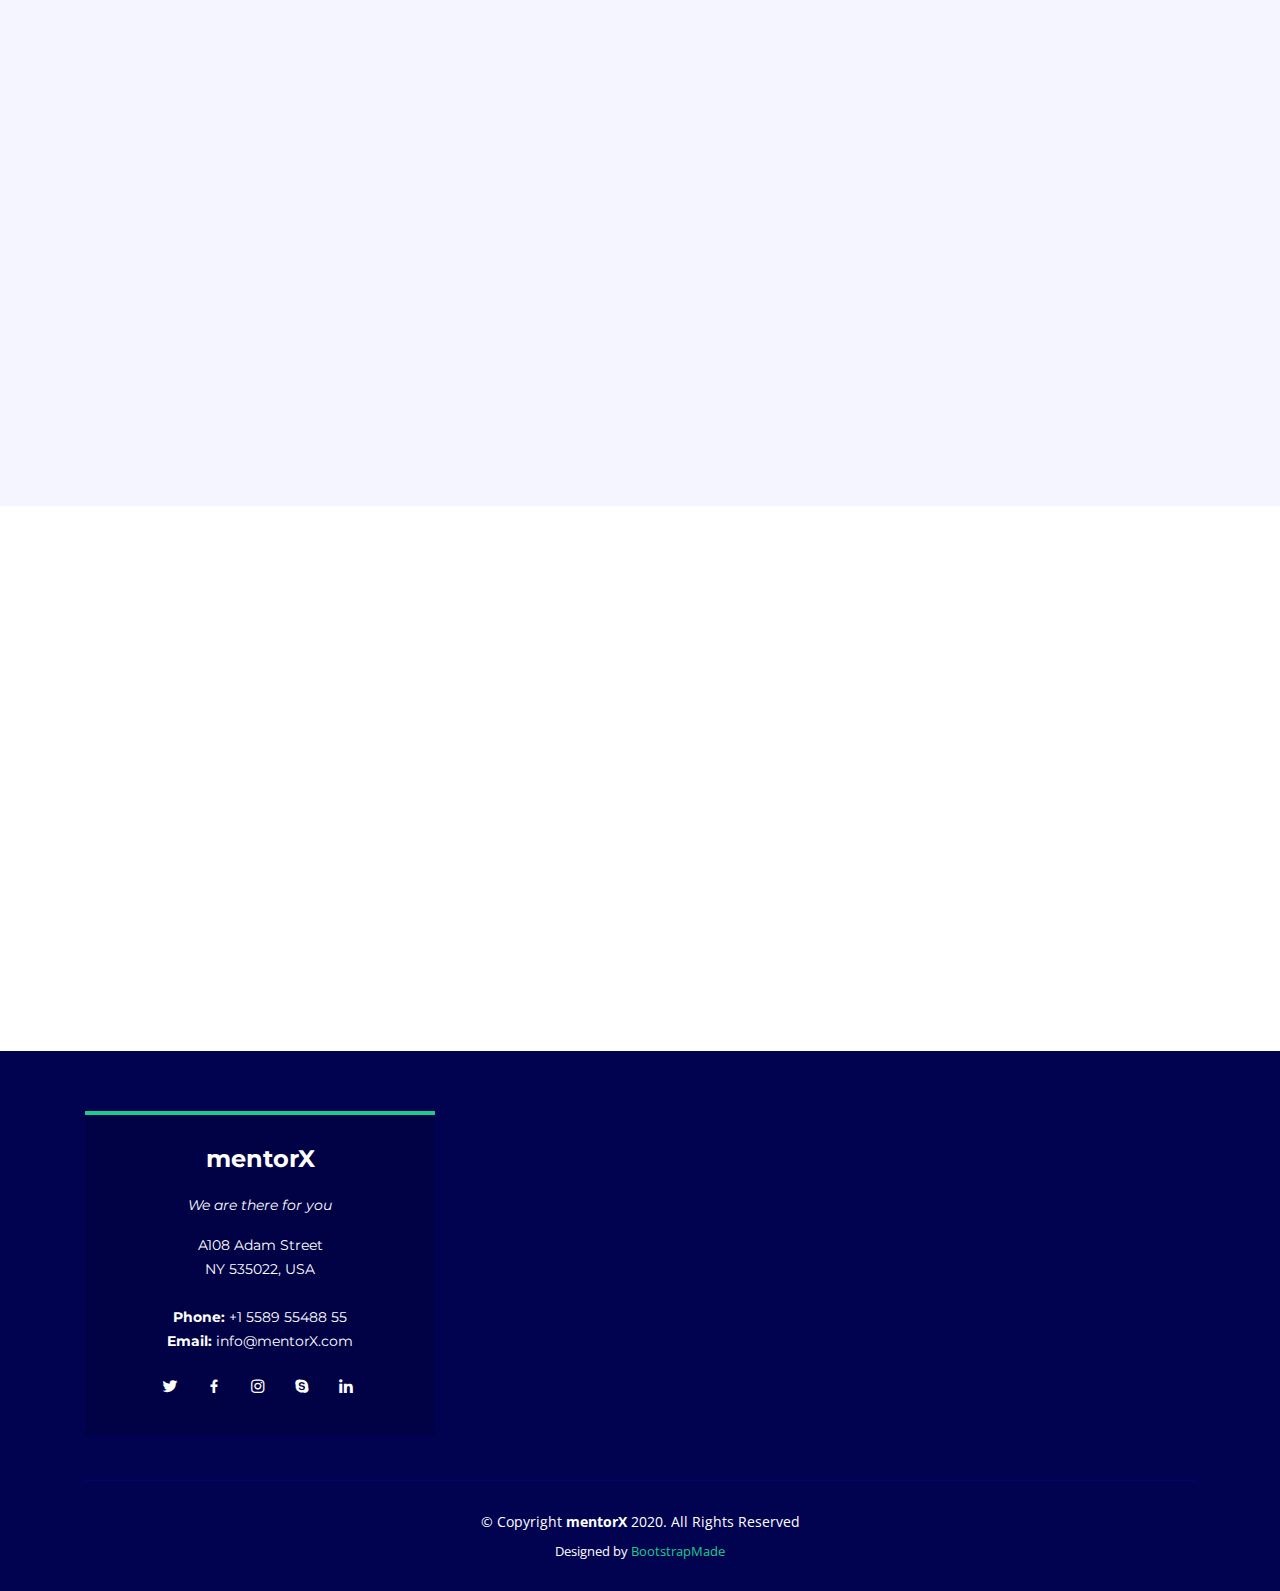
==== commit 00c008fe: "solved the button issue" ====
--- a/index.html
+++ b/index.html
@@ -317,7 +317,7 @@
               Getting access to a mentor is not going to be difficult anymore. We know how difficult it would have been for you. Make use of the platform as much as you want. We will be having lot more amazing things soon!
             </p>
             <div class="text-center text-lg-left">
-              <a href="#team" style="background-color: #000;  border: none;  color: white;  padding: 10px 32px;  text-align: center;  text-decoration: none;  display: inline-block;  font-size: 16px;  margin: 4px 2px;  cursor: pointer; border-radius: 25px; margin-bottom: 12px;">Register Now</a>
+              <a href="#team" style="background-color: #000;  border: none;  color: white;  padding: 10px 32px;  text-align: center;  text-decoration: none;  display: inline-block;  font-size: 16px;  margin: 4px 2px;  cursor: pointer; border-radius: 25px; margin-bottom: 12px;">Get Started</a>
             </div>
           </div>
         </div>
@@ -555,7 +555,7 @@
               <div class="member-info">
                 <h4>Advaith U</h4>
                 <span>Python | Azure | GitHub</span>
-                <div class="social">
+                <div class="social" style="padding-top: 5px;">
                   <a href="https://twitter.com/advaith_unni"><i class="icofont-twitter"></i></a>
                   <!-- <a href=""><i class="icofont-facebook"></i></a>
                   <a href=""><i class="icofont-instagram"></i></a> -->
@@ -575,7 +575,7 @@
               <div class="member-info">
                 <h4>Aravind Venugopal</h4>
                 <span>Java | Azure | Flutter</span>
-                <div class="social">
+                <div class="social" style="padding-top: 5px;">
                   <a href="https://twitter.com/AravindV1444"><i class="icofont-twitter"></i></a>
                   <!--<a href=""><i class="icofont-facebook"></i></a>-->
                   <a href="https://instagram.com/aravindvenugopal02"><i class="icofont-instagram"></i></a>
@@ -593,14 +593,18 @@
             <div class="member" data-aos="zoom-in" data-aos-delay="300">
               <div class="pic"><img src="assets/img/team/team-2.jpg" class="img-fluid" alt=""></div>
               <div class="member-info">
-                <h4>William Anderson</h4>
-                <span>CTO</span>
-                <div class="social">
+                <h4>Sarah Anderson</h4>
+                <span>Machine Learning</span>
+                <div class="social" style="padding-top: 5px;">
                   <a href=""><i class="icofont-twitter"></i></a>
                   <a href=""><i class="icofont-facebook"></i></a>
                   <a href=""><i class="icofont-instagram"></i></a>
                   <a href=""><i class="icofont-linkedin"></i></a>
                 </div>
+                <div style="margin-top: 5px;">
+                  <a href=""><button type="button" class="btn btn-primary btn-sm">Book a Session</button>
+                  </a>
+                </div>
               </div>
             </div>
           </div>
@@ -610,12 +614,16 @@
               <div class="pic"><img src="assets/img/team/team-4.jpg" class="img-fluid" alt=""></div>
               <div class="member-info">
                 <h4>Amanda Jepson</h4>
-                <span>Accountant</span>
-                <div class="social">
+                <span>Angular</span>
+                <div class="social" style="padding-top: 5px;">
                   <a href=""><i class="icofont-twitter"></i></a>
                   <a href=""><i class="icofont-facebook"></i></a>
                   <a href=""><i class="icofont-instagram"></i></a>
                   <a href=""><i class="icofont-linkedin"></i></a>
+                </div>
+                <div style="margin-top: 5px;">
+                  <a href=""><button type="button" class="btn btn-primary btn-sm">Book a Session</button>
+                  </a>
                 </div>
               </div>
             </div>
@@ -811,7 +819,7 @@
 
           <div class="col-lg-8 mt-5 mt-lg-0" data-aos="fade-left" data-aos-delay="200">
 
-            <form id="submit-form" action="" method="POST" role="form">
+            <form id="submit-form" action="" method="POST" role="form" class="php-email-form">
               <div class="form-row">
                 <div class="col-md-6 form-group">
                   <input type="text" name="name" class="form-control" id="name" placeholder="Your Name" data-rule="minlen:4" data-msg="Please enter at least 4 chars" />
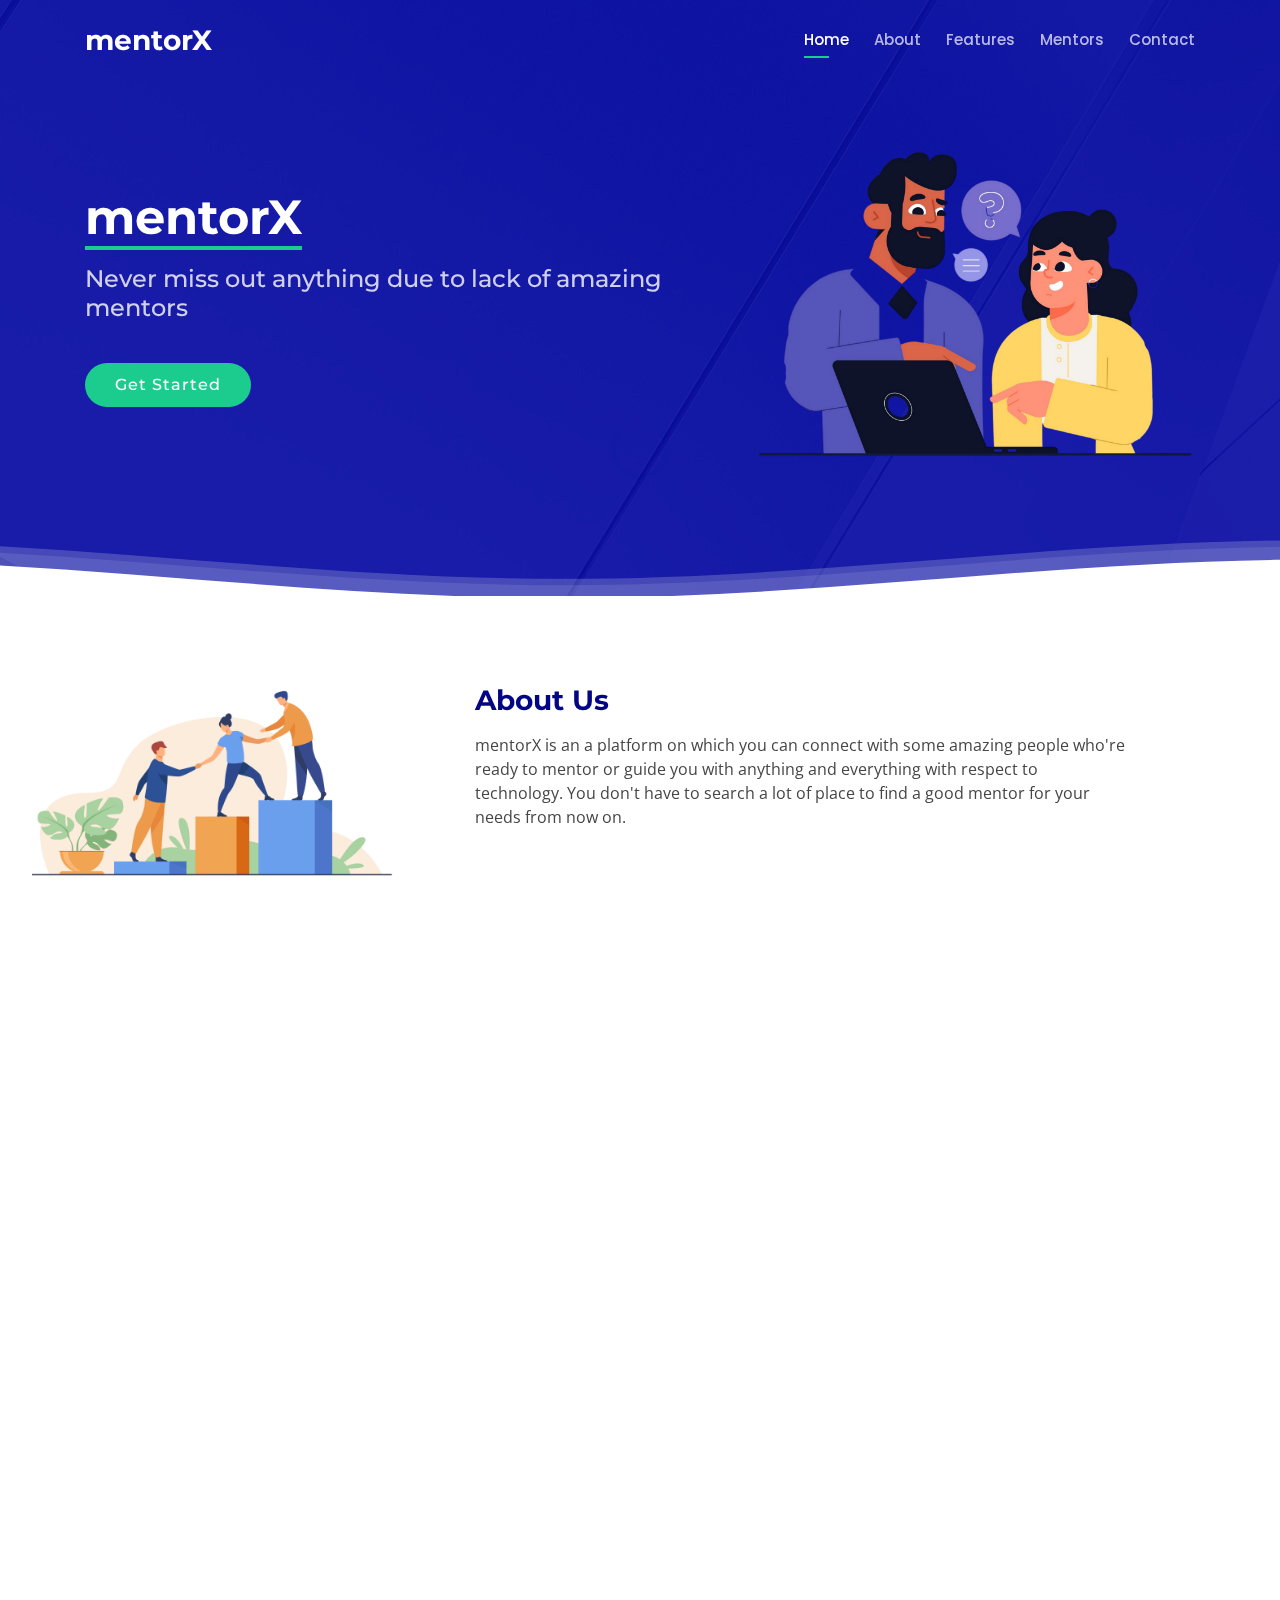
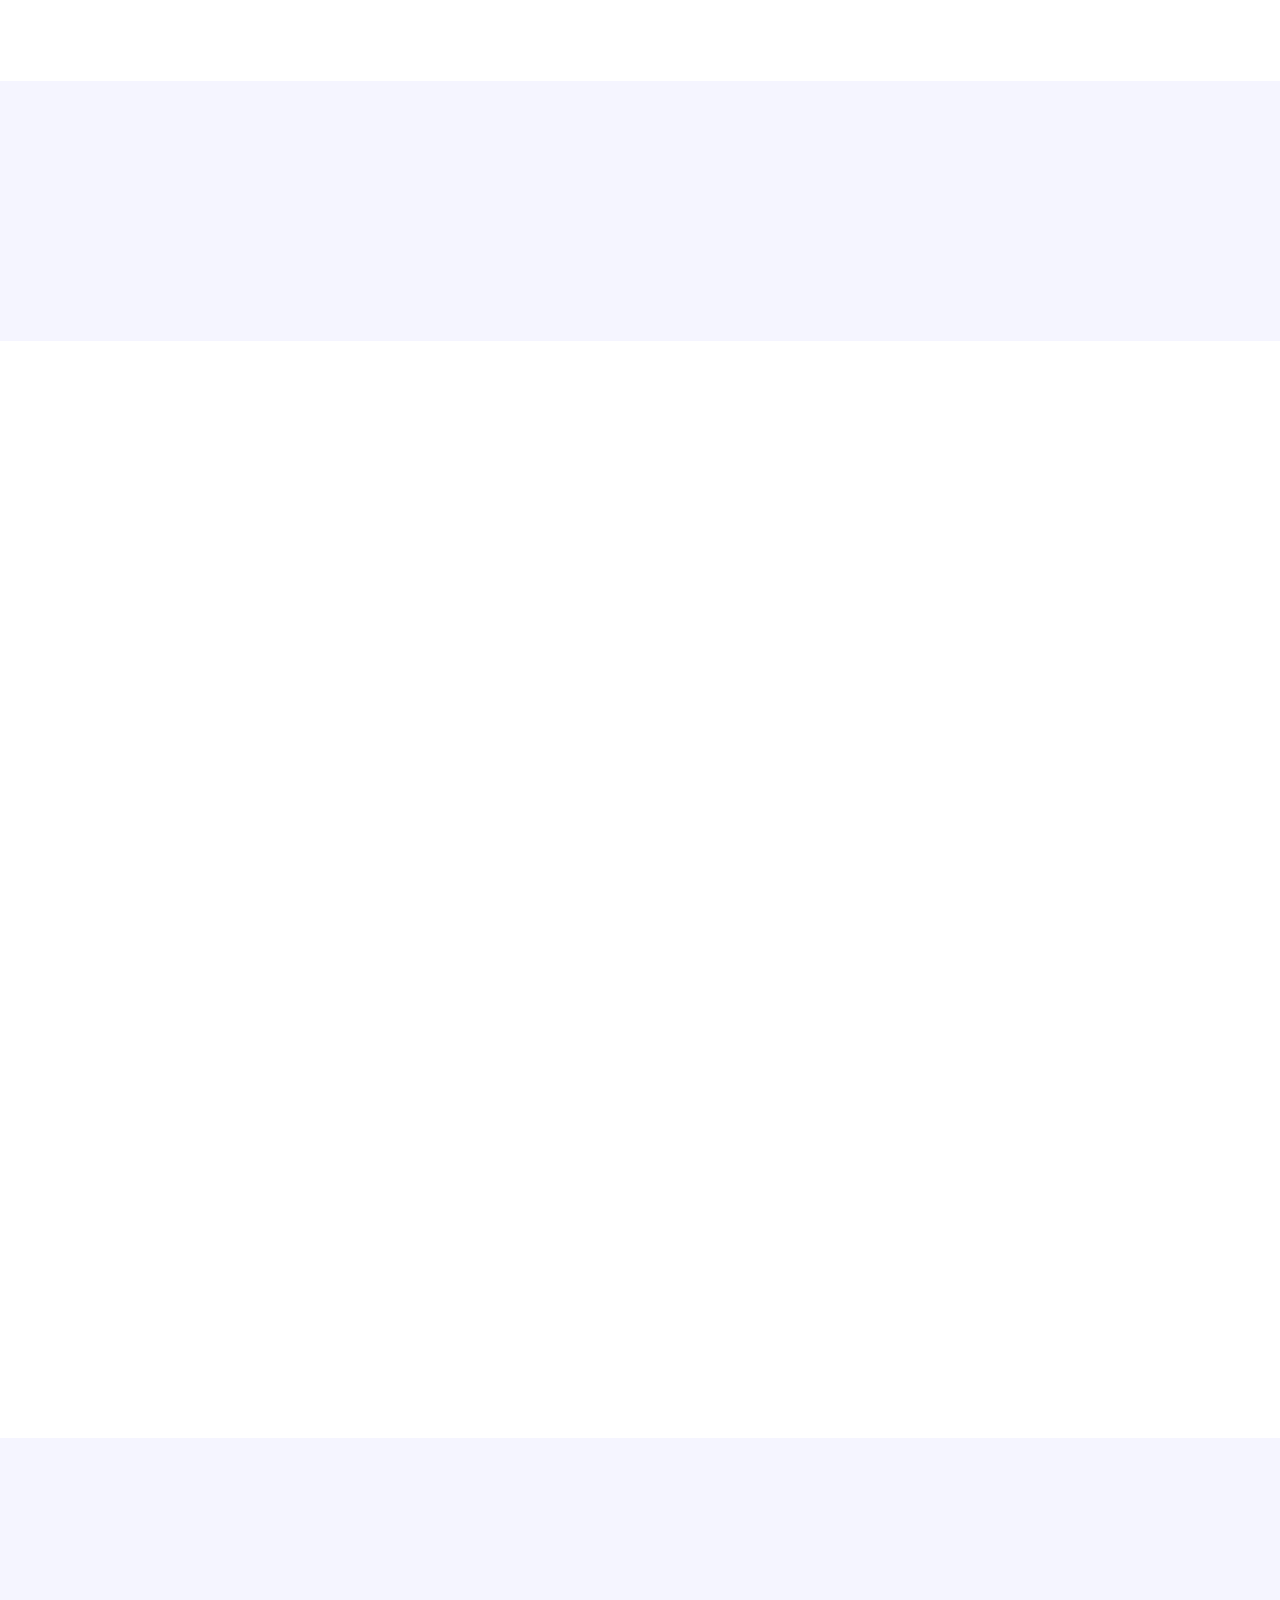
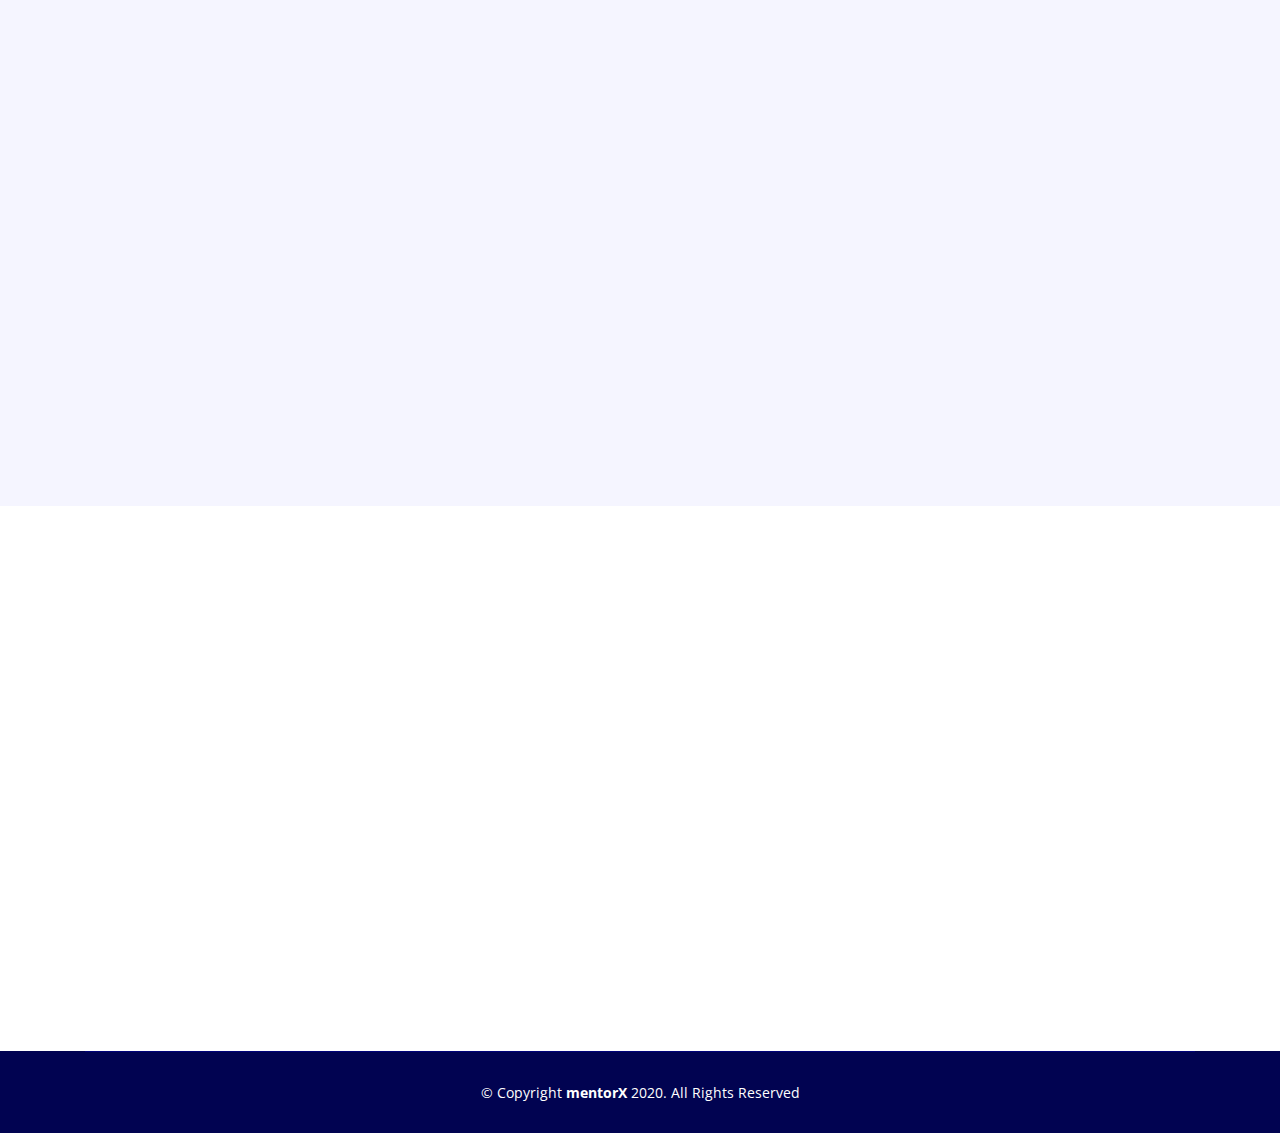
==== commit fec4d1fc: "removed footer and updates text" ====
--- a/index.html
+++ b/index.html
@@ -753,7 +753,7 @@
               <i class="bx bx-help-circle icon-help"></i> <a data-toggle="collapse" href="#faq-list-3" class="collapsed">What will be the duration for a mentoring session?<i class="bx bx-chevron-down icon-show"></i><i class="bx bx-chevron-up icon-close"></i></a>
               <div id="faq-list-3" class="collapse" data-parent=".faq-list">
                 <p>
-                  An average mentoring session can range from anywhere between 30 - 90 minutes. The sessions will be broken down to multiple sessions based on the availability.
+                  An average mentoring session can range from anywhere between 30 - 90 minutes. The sessions will be broken down to multiple sessions if there is more content to cover, based on the availability.
                 </p>
               </div>
             </li>
@@ -857,7 +857,7 @@
 
   <!-- ======= Footer ======= -->
   <footer id="footer">
-    <div class="footer-top">
+    <!--<div class="footer-top">
       <div class="container">
         <div class="row">
 
@@ -879,7 +879,7 @@
                 <a href="#" class="linkedin"><i class="bx bxl-linkedin"></i></a>
               </div>
             </div>
-          </div>
+          </div>->
 
           <!--<div class="col-lg-2 col-md-6 footer-links">
             <h4>Useful Links</h4>
@@ -910,23 +910,23 @@
               <input type="email" name="email"><input type="submit" value="Subscribe">
             </form>
 
-          </div>-->
-
-        </div>
-      </div>
-    </div>
+          </div>
+
+        </div>
+      </div>
+    </div>-->
 
     <div class="container">
       <div class="copyright">
         &copy; Copyright <strong><span>mentorX</span></strong> 2020. All Rights Reserved
       </div>
-      <div class="credits">
+      <!--<div class="credits">-->
         <!-- All the links in the footer should remain intact. -->
         <!-- You can delete the links only if you purchased the pro version. -->
         <!-- Licensing information: https://bootstrapmade.com/license/ -->
         <!-- Purchase the pro version with working PHP/AJAX contact form: https://bootstrapmade.com/bootslander-free-bootstrap-landing-page-template/ -->
-        Designed by <a href="https://bootstrapmade.com/">BootstrapMade</a>
-      </div>
+        <!--Designed by <a href="https://bootstrapmade.com/">BootstrapMade</a>
+      </div>-->
     </div>
   </footer><!-- End Footer -->
 
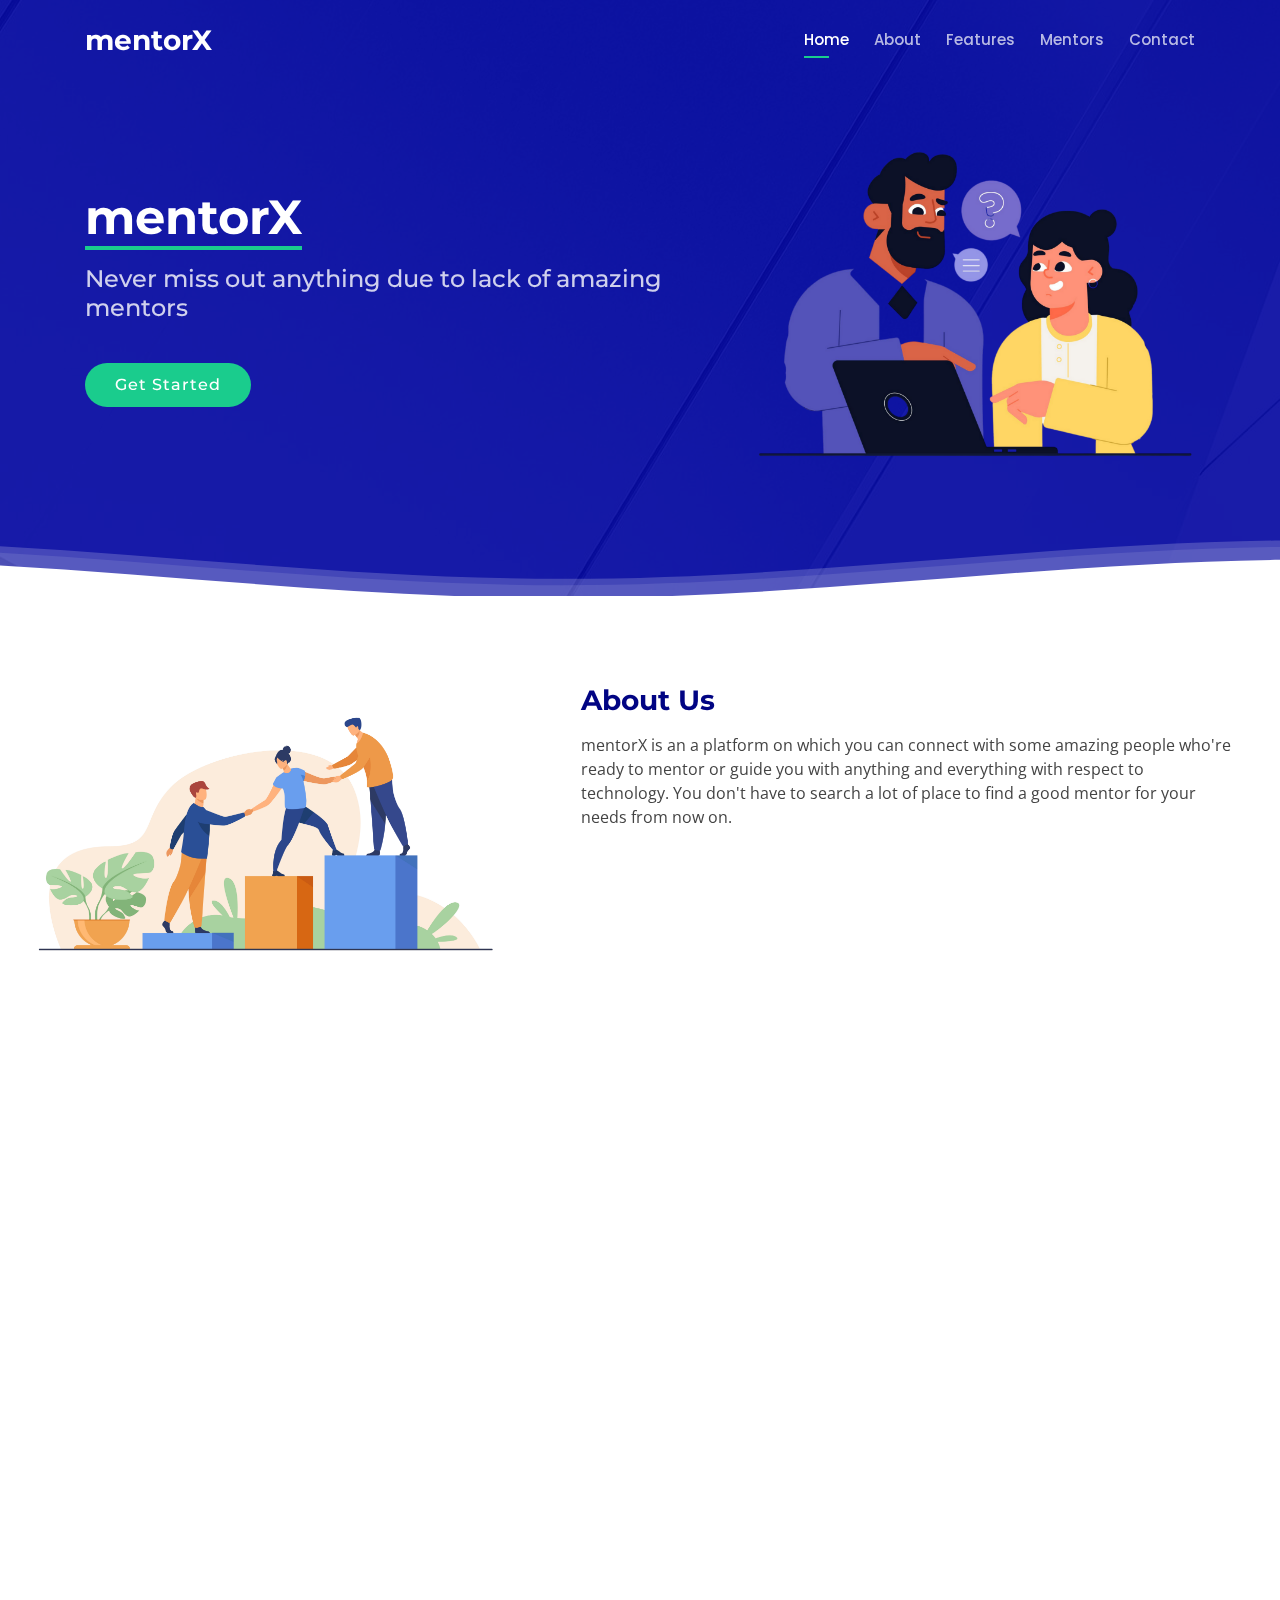
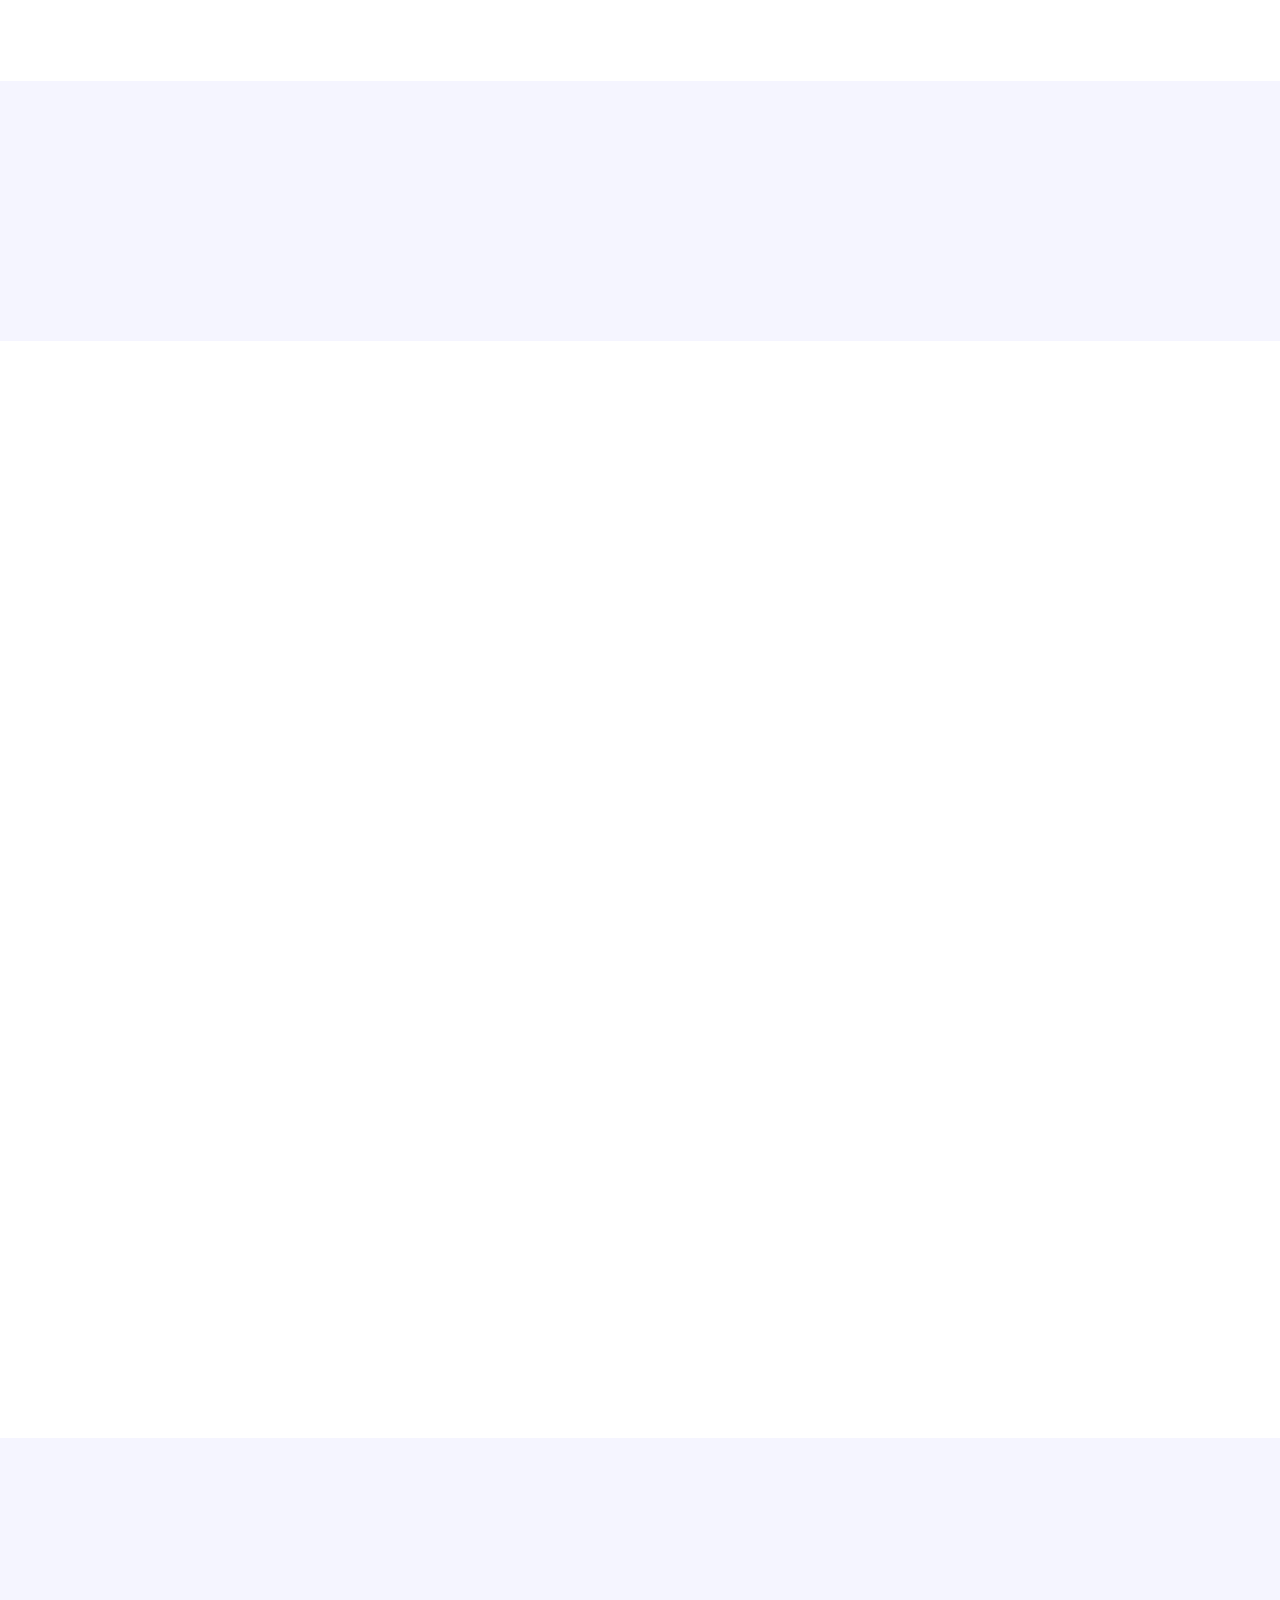
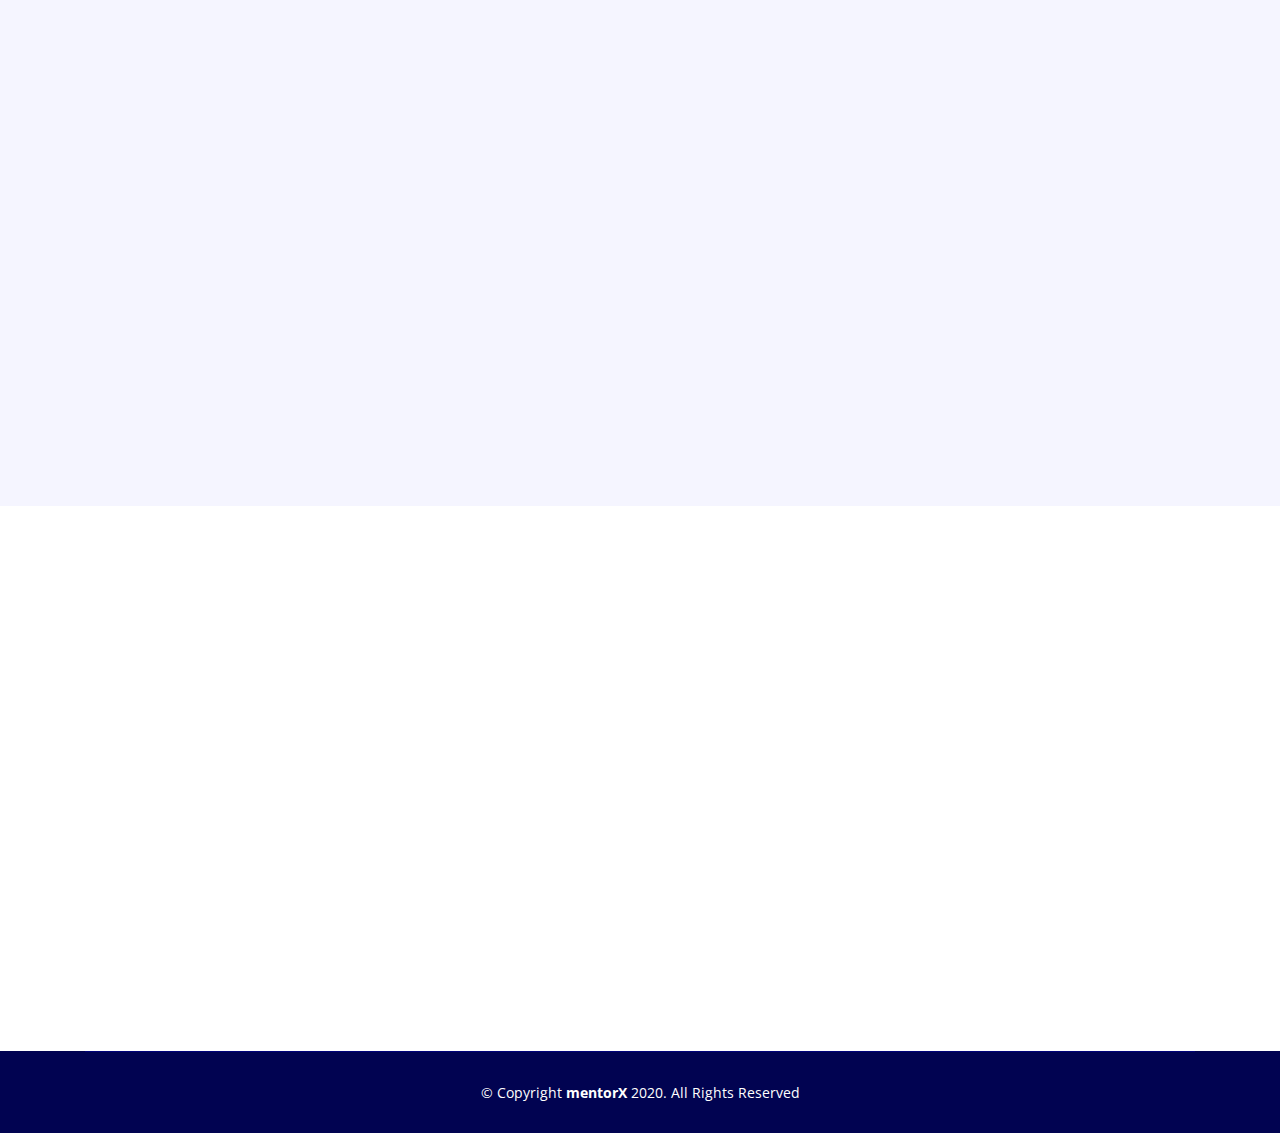
==== commit f5bb81df: "changed button color of get started" ====
--- a/index.html
+++ b/index.html
@@ -129,8 +129,8 @@
       <div class="container-fluid">
 
         <div class="row">
-          <div class="col-md-4" data-aos="fade-right" style="padding-left: 5px;">
-            <img src="assets/img/images/collab.jpg" class="img-fluid" alt="" style="margin-top: 30px;">
+          <div class="col-xl-5" data-aos="fade-right" style="padding-left: 5px;">
+            <img src="assets/img/images/collab.jpg" class="img-fluid" alt="" style="padding-top: 50px; ">
           </div>
 
           <div class="col-xl-7 col-lg-6 icon-boxes d-flex flex-column align-items-stretch justify-content-center py-5 px-lg-5" data-aos="fade-left">
@@ -317,7 +317,7 @@
               Getting access to a mentor is not going to be difficult anymore. We know how difficult it would have been for you. Make use of the platform as much as you want. We will be having lot more amazing things soon!
             </p>
             <div class="text-center text-lg-left">
-              <a href="#team" style="background-color: #000;  border: none;  color: white;  padding: 10px 32px;  text-align: center;  text-decoration: none;  display: inline-block;  font-size: 16px;  margin: 4px 2px;  cursor: pointer; border-radius: 25px; margin-bottom: 12px;">Get Started</a>
+              <a href="#team" style="background-color: #1acb8d;  border: none;  color: white;  padding: 10px 32px;  text-align: center;  text-decoration: none;  display: inline-block;  font-size: 16px;  margin: 4px 2px;  cursor: pointer; border-radius: 25px; margin-bottom: 12px;">Get Started</a>
             </div>
           </div>
         </div>
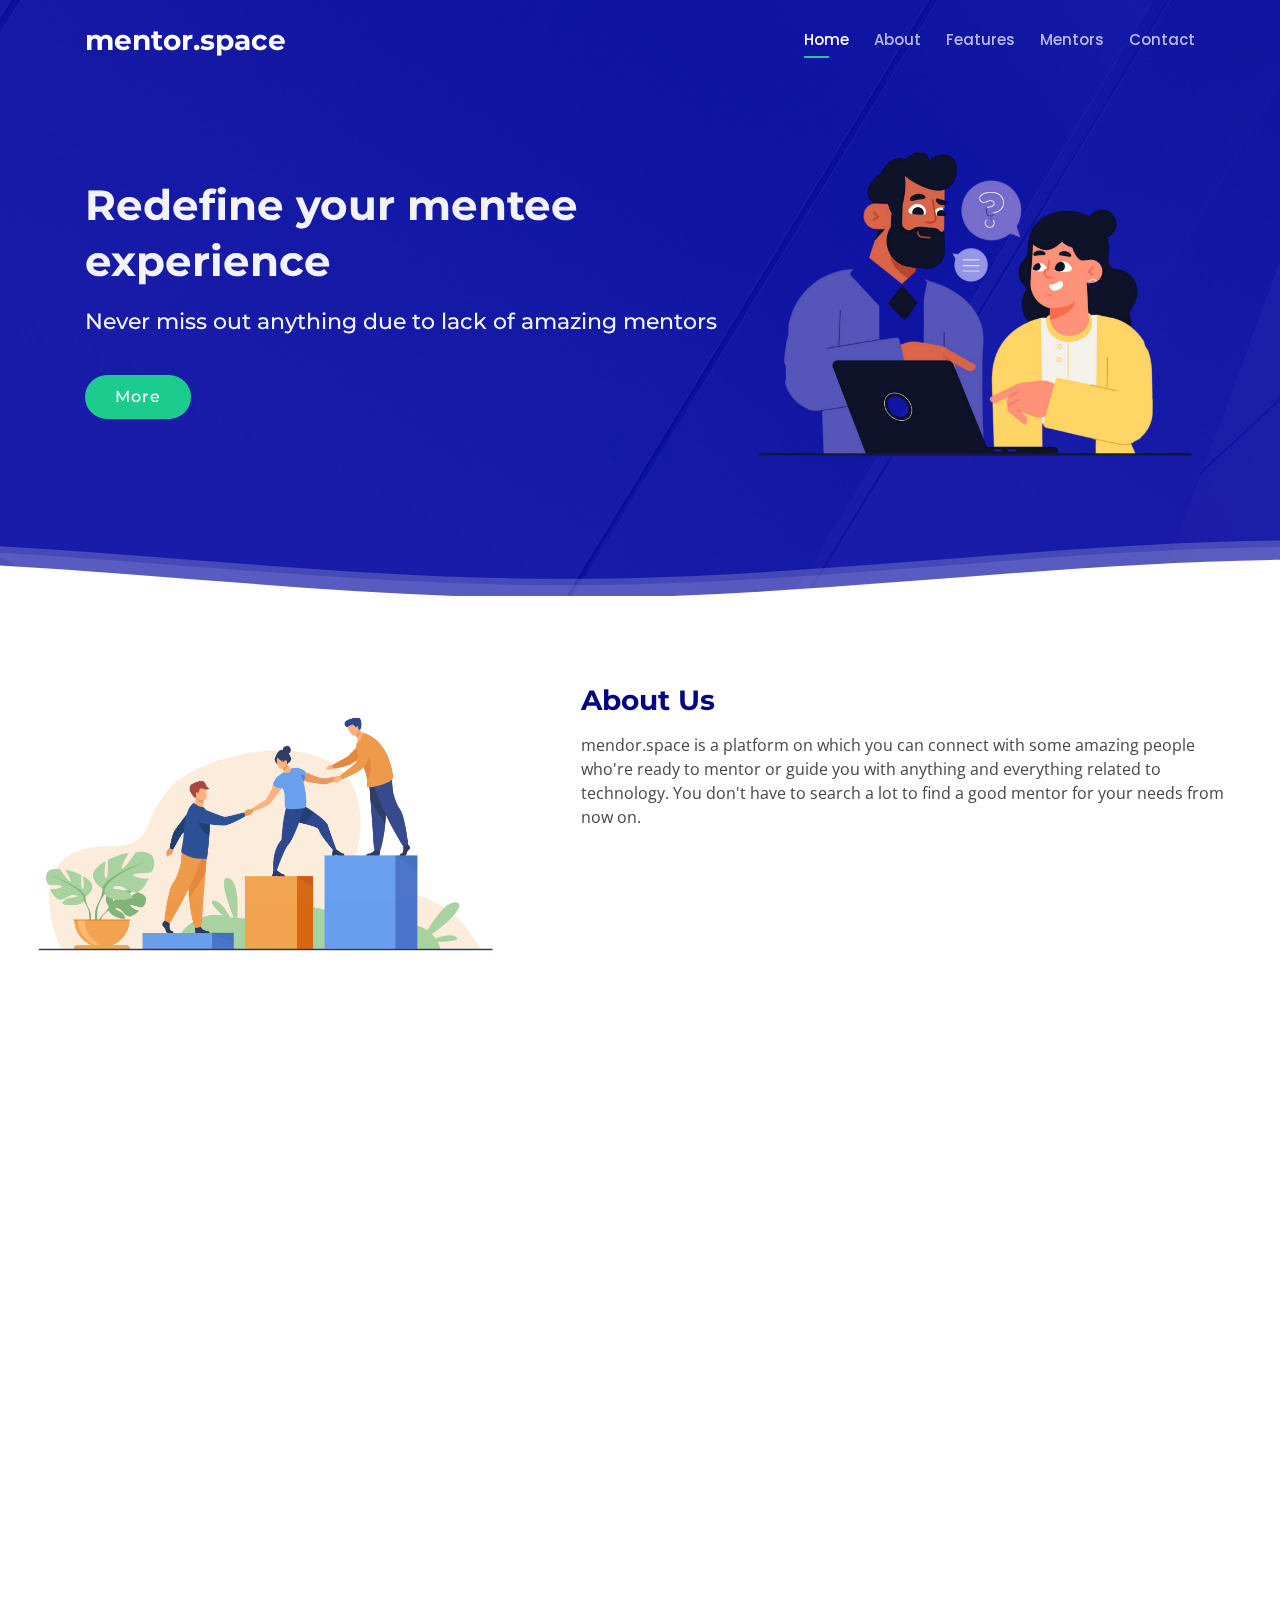
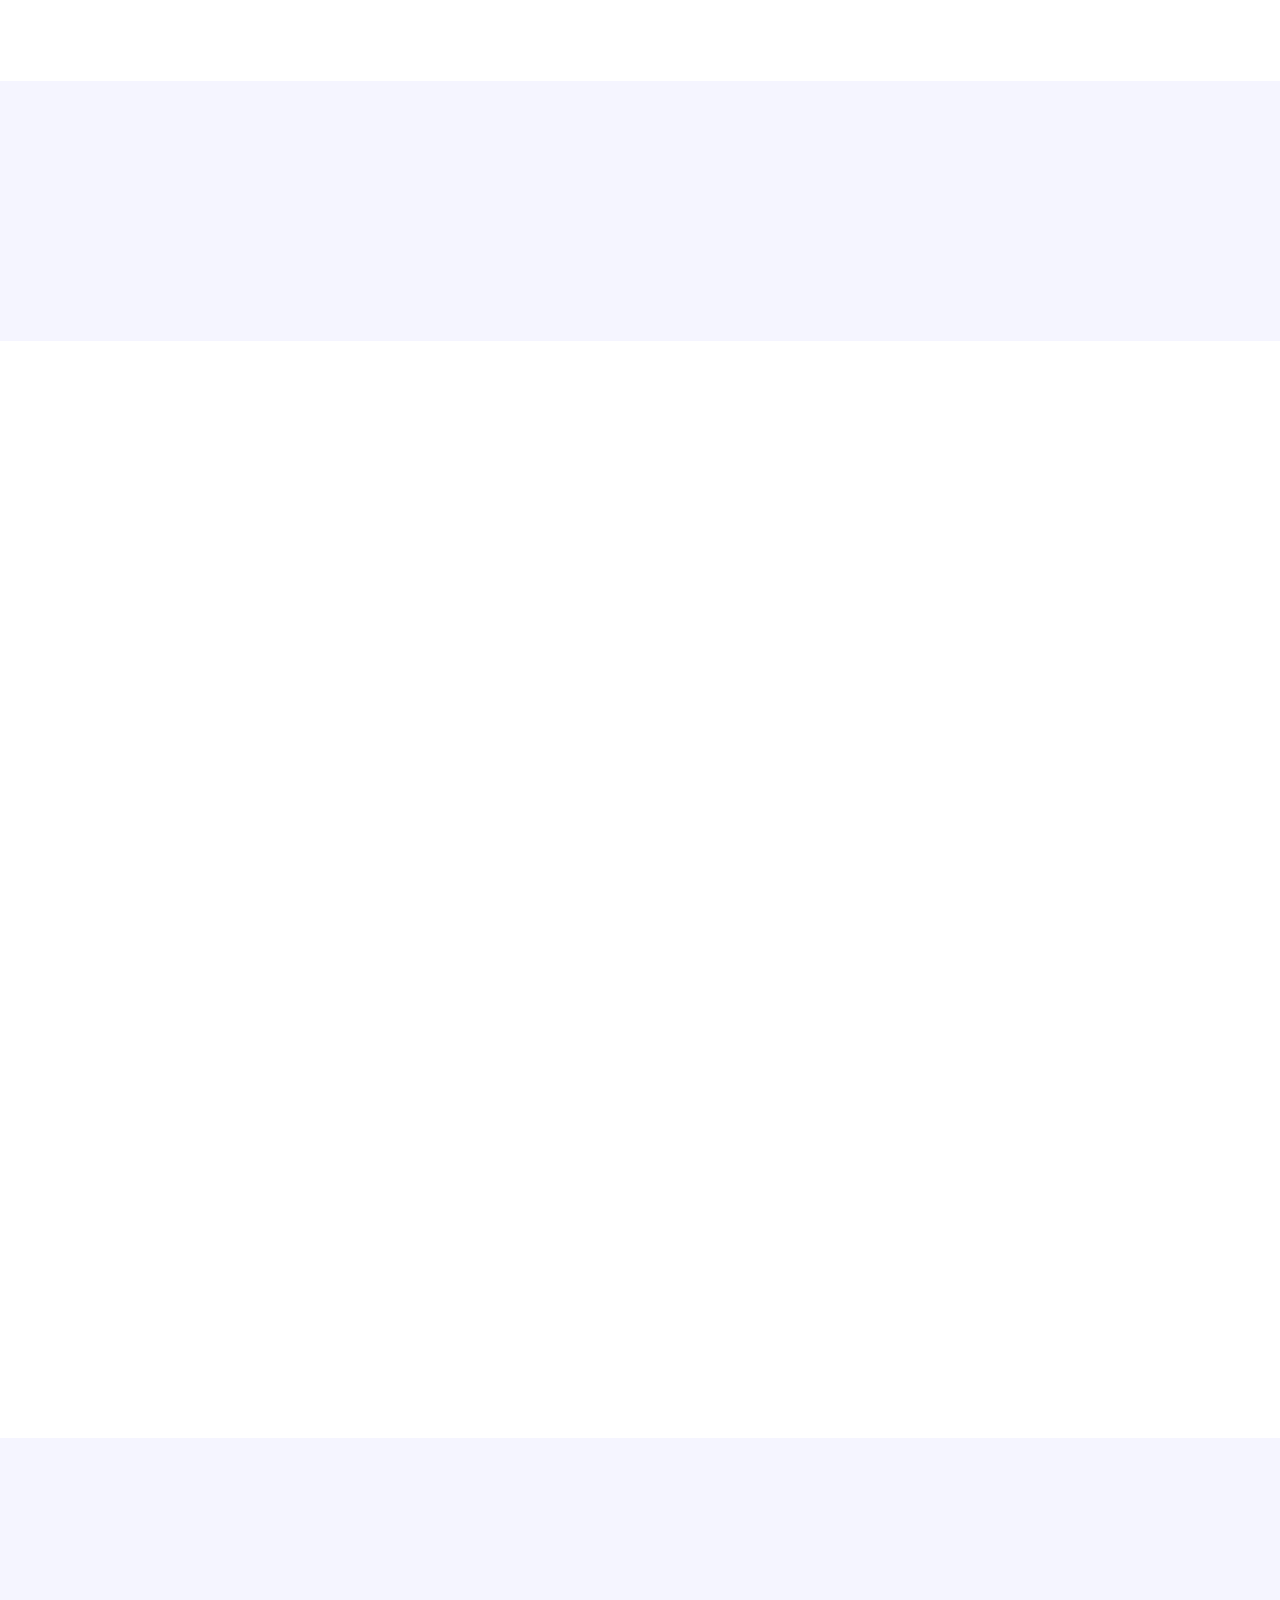
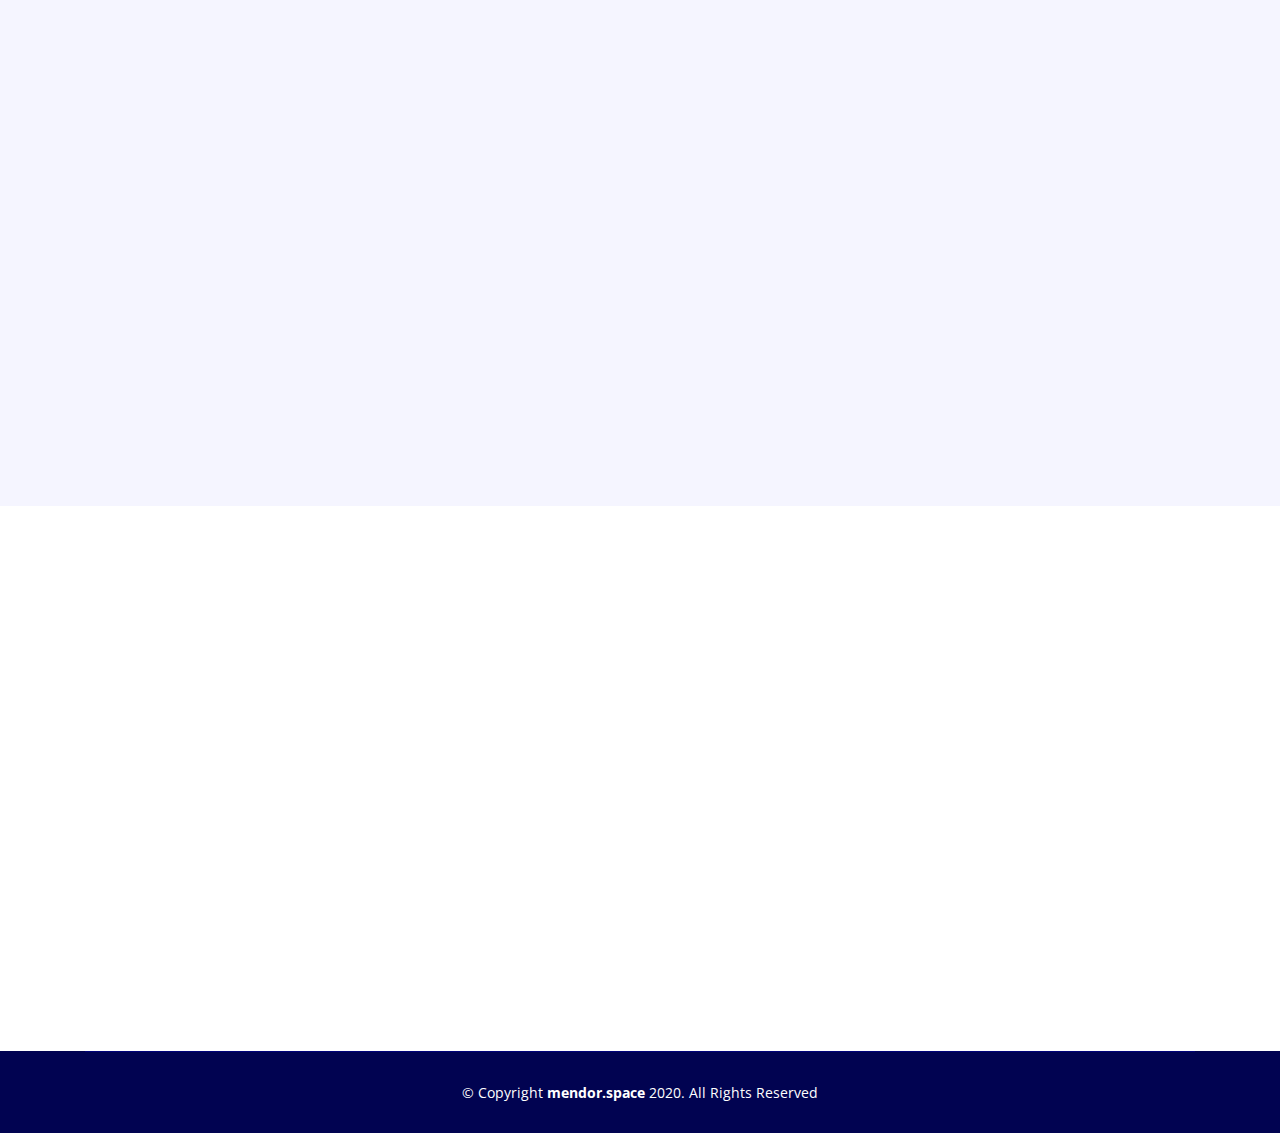
==== commit 3edb8fcd: "changed hero section, and renamed to mendor.space" ====
--- a/index.html
+++ b/index.html
@@ -5,7 +5,7 @@
   <meta charset="utf-8">
   <meta content="width=device-width, initial-scale=1.0" name="viewport">
 
-  <title>mentorX</title>
+  <title>mendor.space</title>
   <meta content="" name="descriptison">
   <meta content="" name="keywords">
 
@@ -39,14 +39,14 @@
   ======================================================== -->
 </head>
 
-<body>
+<body oncontextmenu="return false">
 
   <!-- ======= Header ======= -->
   <header id="header" class="fixed-top d-flex align-items-center header-transparent">
     <div class="container d-flex align-items-center">
 
       <div class="logo mr-auto">
-        <h1 class="text-light"><a href="index.html"><span>mentorX</span></a></h1>
+        <h1 class="text-light"><a href="index.html"><span>mentor.space</span></a></h1>
         <!-- Uncomment below if you prefer to use an image logo -->
         <!-- <a href="index.html"><img src="assets/img/logo.png" alt="" class="img-fluid"></a>-->
       </div>
@@ -92,10 +92,10 @@
       <div class="row">
         <div class="col-lg-7 pt-5 pt-lg-0 order-2 order-lg-1 d-flex align-items-center">
           <div data-aos="zoom-out">
-            <h1><span>mentorX</span></h1>
-            <h2>Never miss out anything due to lack of amazing mentors</h2>
+            <h1 class="hero-title">Redefine your mentee experience</h1>
+            <h3>Never miss out anything due to lack of amazing mentors</h3>
             <div class="text-center text-lg-left">
-              <a href="#about" class="btn-get-started scrollto">Get Started</a>
+              <a href="#about" class="btn-get-started scrollto">More</a>
             </div>
           </div>
         </div>
@@ -135,24 +135,24 @@
 
           <div class="col-xl-7 col-lg-6 icon-boxes d-flex flex-column align-items-stretch justify-content-center py-5 px-lg-5" data-aos="fade-left">
             <h3>About Us</h3>
-            <p>mentorX is an a platform on which you can connect with some amazing people who're ready to mentor or guide you with anything and everything with respect to technology. You don't have to search a lot of place to find a good mentor for your needs from now on.</p>
+            <p>mendor.space is a platform on which you can connect with some amazing people who're ready to mentor or guide you with anything and everything related to technology. You don't have to search a lot to find a good mentor for your needs from now on.</p>
 
             <div class="icon-box" data-aos="zoom-in" data-aos-delay="100">
               <div class="icon"><i class="bx bx-gift"></i></div>
               <h4 class="title"><a href="">Free for All</a></h4>
-              <p class="description">mentorX helps you to connect with some of the best people available to help you with your needs</p>
+              <p class="description">mendor.space helps you to connect with some of the best people available to help you with your needs, for free</p>
             </div>
 
             <div class="icon-box" data-aos="zoom-in" data-aos-delay="200">
               <div class="icon"><i class="bx bx-fingerprint"></i></div>
               <h4 class="title"><a href="">Amazing Mentors</a></h4>
-              <p class="description">At vero eos et accusamus et iusto odio dignissimos ducimus qui blanditiis praesentium voluptatum deleniti atque</p>
+              <p class="description">mendor.space offers you an ever increasing collection of amazing mentors, who are well experienced in their own fields of interest</p>
             </div>
 
             <div class="icon-box" data-aos="zoom-in" data-aos-delay="300">
               <div class="icon"><i class="bx bx-atom"></i></div>
               <h4 class="title"><a href="">Wide Network</a></h4>
-              <p class="description">Make use of the mentors available to help you with a wide range of topics related to technology</p>
+              <p class="description">Make use of the mentors available to help you with a wide range of topics related to technology and connect with more like minded people</p>
             </div>
 
           </div>
@@ -257,7 +257,7 @@
           <div class="col-lg-3 col-md-6">
             <div class="count-box">
               <i class="icofont-simple-smile"></i>
-              <span data-toggle="counter-up">4</span>
+              <span data-toggle="counter-up">15</span>
               <p>Happy Mentees</p>
             </div>
           </div>
@@ -265,7 +265,7 @@
           <div class="col-lg-3 col-md-6 mt-5 mt-md-0">
             <div class="count-box">
               <i class="icofont-document-folder"></i>
-              <span data-toggle="counter-up">6</span>
+              <span data-toggle="counter-up">20</span>
               <p>Sessions</p>
             </div>
           </div>
@@ -273,7 +273,7 @@
           <div class="col-lg-3 col-md-6 mt-5 mt-lg-0">
             <div class="count-box">
               <i class="icofont-live-support"></i>
-              <span data-toggle="counter-up">350</span>
+              <span data-toggle="counter-up">1500</span>
               <p>Minutes & Counting</p>
             </div>
           </div>
@@ -318,6 +318,8 @@
             </p>
             <div class="text-center text-lg-left">
               <a href="#team" style="background-color: #1acb8d;  border: none;  color: white;  padding: 10px 32px;  text-align: center;  text-decoration: none;  display: inline-block;  font-size: 16px;  margin: 4px 2px;  cursor: pointer; border-radius: 25px; margin-bottom: 12px;">Get Started</a>
+              <a href="https://advaithunni2000.typeform.com/to/dzfrPZpd" style="background-color: #1acb8d;  border: none;  color: white;  padding: 10px 32px;  text-align: center;  text-decoration: none;  display: inline-block;  font-size: 16px;  margin: 4px 2px;  cursor: pointer; border-radius: 25px; margin-bottom: 12px;" target="_blank">Apply to be a mentor</a>
+
             </div>
           </div>
         </div>
@@ -554,7 +556,7 @@
               <div class="pic"><img src="assets/img/team/advaith1.jpg" class="img-fluid" alt=""></div>
               <div class="member-info">
                 <h4>Advaith U</h4>
-                <span>Python | Azure | GitHub</span>
+                <span>Python | Azure | GitHub | HTML/CSS</span>
                 <div class="social" style="padding-top: 5px;">
                   <a href="https://twitter.com/advaith_unni"><i class="icofont-twitter"></i></a>
                   <!-- <a href=""><i class="icofont-facebook"></i></a>
@@ -562,7 +564,7 @@
                   <a href="https://linkedin.com/in/advaithu"><i class="icofont-linkedin"></i></a>
                 </div>
                 <div style="margin-top: 5px;">
-                  <a href="https://calendly.com/advaithunnikrishnan/mentorship"><button type="button" class="btn btn-primary btn-sm">Book a Session</button>
+                  <a href="https://calendly.com/advaithunnikrishnan/oneonone"><button type="button" class="btn btn-primary btn-sm">Book a Session</button>
                   </a>
                 </div>
               </div>
@@ -574,11 +576,11 @@
               <div class="pic"><img src="assets/img/team/aravind1.jpg" class="img-fluid" alt=""></div>
               <div class="member-info">
                 <h4>Aravind Venugopal</h4>
-                <span>Java | Azure | Flutter</span>
+                <span>Java | Azure | Android | HTML/CSS</span>
                 <div class="social" style="padding-top: 5px;">
                   <a href="https://twitter.com/AravindV1444"><i class="icofont-twitter"></i></a>
                   <!--<a href=""><i class="icofont-facebook"></i></a>-->
-                  <a href="https://instagram.com/aravindvenugopal02"><i class="icofont-instagram"></i></a>
+                  <a href="mailto:aravindvenugopal02@gmail.com"><i class="icofont-envelope"></i></a>
                   <a href="https://linkedin.com/in/aravind1444"><i class="icofont-linkedin"></i></a>
                 </div>
                 <div style="margin-top: 5px;">
@@ -628,7 +630,6 @@
               </div>
             </div>
           </div>
-
         </div>
 
       </div>
@@ -732,16 +733,16 @@
         <div class="faq-list">
           <ul>
             <li data-aos="fade-up">
-              <i class="bx bx-help-circle icon-help"></i> <a data-toggle="collapse" class="collapse" href="#faq-list-1">Is mentorX free?<i class="bx bx-chevron-down icon-show"></i><i class="bx bx-chevron-up icon-close"></i></a>
+              <i class="bx bx-help-circle icon-help"></i> <a data-toggle="collapse" class="collapse" href="#faq-list-1">Is mendor.space free?<i class="bx bx-chevron-down icon-show"></i><i class="bx bx-chevron-up icon-close"></i></a>
               <div id="faq-list-1" class="collapse show" data-parent=".faq-list">
                 <p>
-                  We understand how difficult it is to find a mentor for your requirements. For the time being mentorX is completely free. If there are any updates, it will be specifically mentioned.
+                  We understand how difficult it is to find a mentor for your requirements. For the time being mendor.space is completely free. If there are any updates, it will be specifically mentioned.
                 </p>
               </div>
             </li>
 
             <li data-aos="fade-up" data-aos-delay="100">
-              <i class="bx bx-help-circle icon-help"></i> <a data-toggle="collapse" href="#faq-list-2" class="collapsed">Does mentorX have mentors for academic subjects?<i class="bx bx-chevron-down icon-show"></i><i class="bx bx-chevron-up icon-close"></i></a>
+              <i class="bx bx-help-circle icon-help"></i> <a data-toggle="collapse" href="#faq-list-2" class="collapsed">Does mendor.space have mentors for academic subjects?<i class="bx bx-chevron-down icon-show"></i><i class="bx bx-chevron-up icon-close"></i></a>
               <div id="faq-list-2" class="collapse" data-parent=".faq-list">
                 <p>
                   As of now, we have mentors who can help you with different technologies. Mentors for academic subjects is not available for the time being. 
@@ -768,7 +769,7 @@
             </li>
 
             <li data-aos="fade-up" data-aos-delay="400">
-              <i class="bx bx-help-circle icon-help"></i> <a data-toggle="collapse" href="#faq-list-5" class="collapsed">Can I join the mentoring team at mentorX?<i class="bx bx-chevron-down icon-show"></i><i class="bx bx-chevron-up icon-close"></i></a>
+              <i class="bx bx-help-circle icon-help"></i> <a data-toggle="collapse" href="#faq-list-5" class="collapsed">Can I join the mentoring team at mendor.space?<i class="bx bx-chevron-down icon-show"></i><i class="bx bx-chevron-up icon-close"></i></a>
               <div id="faq-list-5" class="collapse" data-parent=".faq-list">
                 <p>
                   We would love to have you on board as a mentor. Reach out to us for more details. We're palnning for a lot more amazing things and we would love have the support of amazing menotrs across the world. 
@@ -798,19 +799,19 @@
               <div class="address">
                 <i class="icofont-google-map"></i>
                 <h4>Location:</h4>
-                <p>mentorX, Trivandrum, India</p>
+                <p>mendor.space, Trivandrum, India</p>
               </div>
 
               <div class="email">
                 <i class="icofont-envelope"></i>
                 <h4>Email:</h4>
-                <p>hello@mentorx.com</p>
+                <p>mendorspace@gmail.com</p>
               </div>
 
               <div class="phone">
                 <i class="icofont-phone"></i>
                 <h4>Call:</h4>
-                <p>+1 5589 55488 55s</p>
+                <p>+91 8281057267 | +91 8921585209</p>
               </div>
 
             </div>
@@ -863,13 +864,13 @@
 
           <div class="col-lg-4 col-md-6" style="text-align: center;">
             <div class="footer-info">
-              <h3>mentorX</h3>
+              <h3>mendor.space</h3>
               <p class="pb-3"><em>We are there for you</em></p>
               <p>
                 A108 Adam Street <br>
                 NY 535022, USA<br><br>
                 <strong>Phone:</strong> +1 5589 55488 55<br>
-                <strong>Email:</strong> info@mentorX.com<br>
+                <strong>Email:</strong> info@mendor.space.com<br>
               </p>
               <div class="social-links mt-3">
                 <a href="#" class="twitter"><i class="bx bxl-twitter"></i></a>
@@ -918,7 +919,7 @@
 
     <div class="container">
       <div class="copyright">
-        &copy; Copyright <strong><span>mentorX</span></strong> 2020. All Rights Reserved
+        &copy; Copyright <strong><span>mendor.space</span></strong> 2020. All Rights Reserved
       </div>
       <!--<div class="credits">-->
         <!-- All the links in the footer should remain intact. -->
--- a/assets/css/style.css
+++ b/assets/css/style.css
@@ -413,12 +413,14 @@
   right: 0;
 }
 
+
+
 #hero h1 {
   margin: 0 0 20px 0;
-  font-size: 48px;
+  font-size: 42px;
   font-weight: 700;
   line-height: 56px;
-  color: rgba(255, 255, 255, 0.8);
+  color: rgba(255, 255, 255, 0.95);
 }
 
 #hero h1 span {
@@ -426,10 +428,10 @@
   border-bottom: 4px solid #1acc8d;
 }
 
-#hero h2 {
-  color: rgba(255, 255, 255, 0.8);
+#hero h3 {
+  color: rgba(255, 255, 255, 0.95);
   margin-bottom: 40px;
-  font-size: 24px;
+  font-size: 22px;
 }
 
 #hero .btn-get-started {
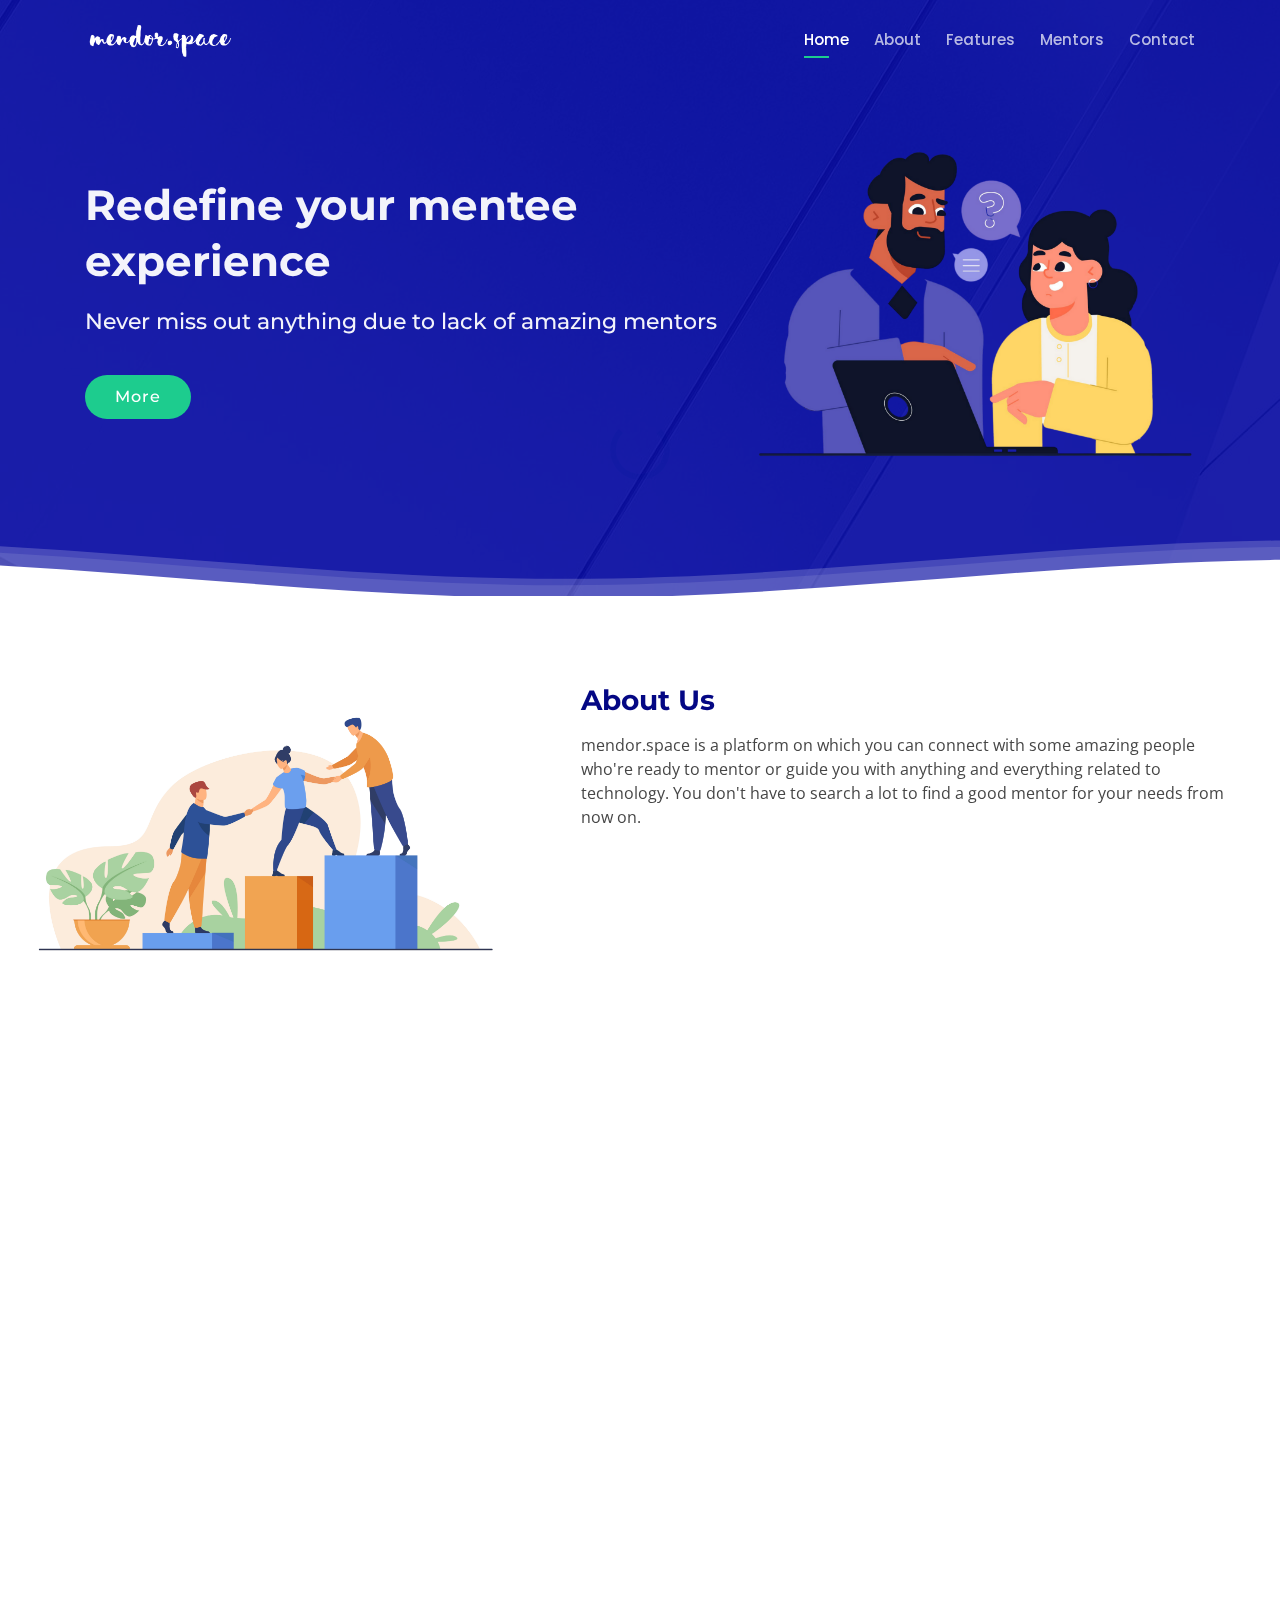
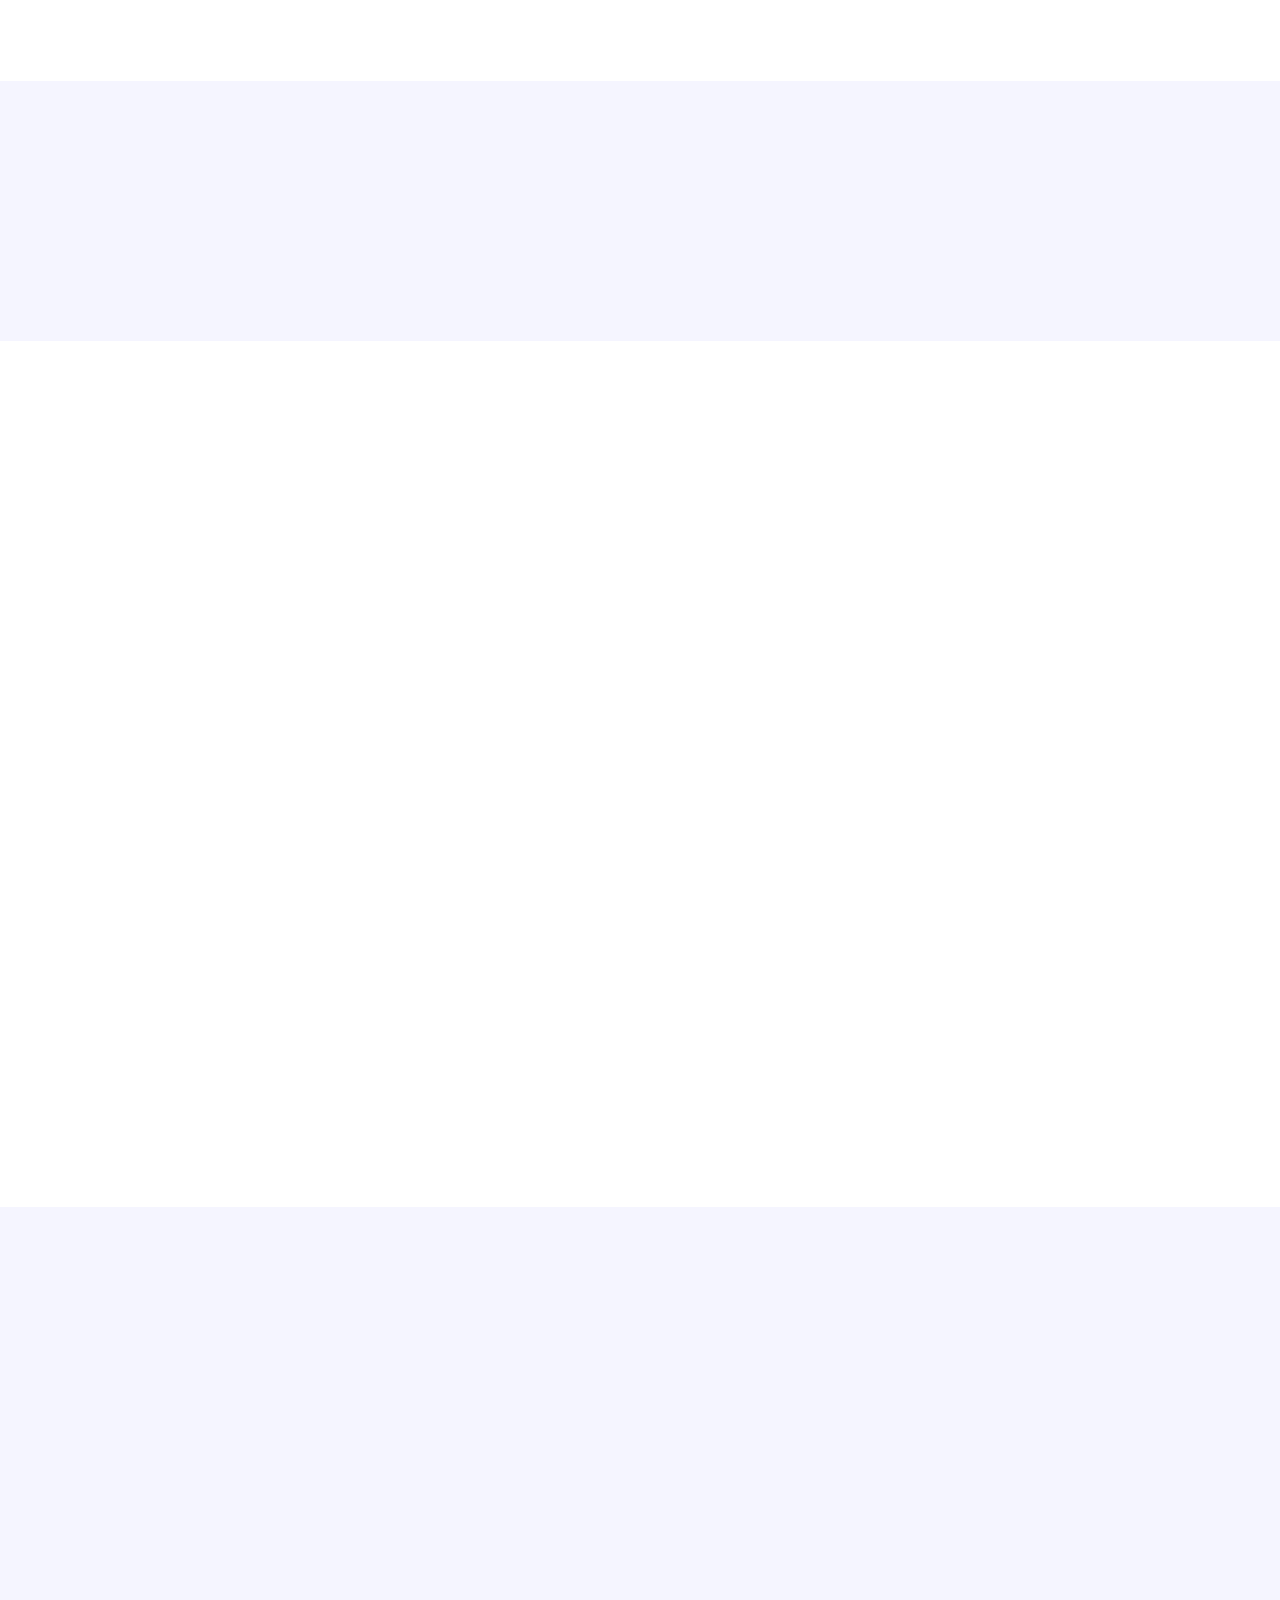
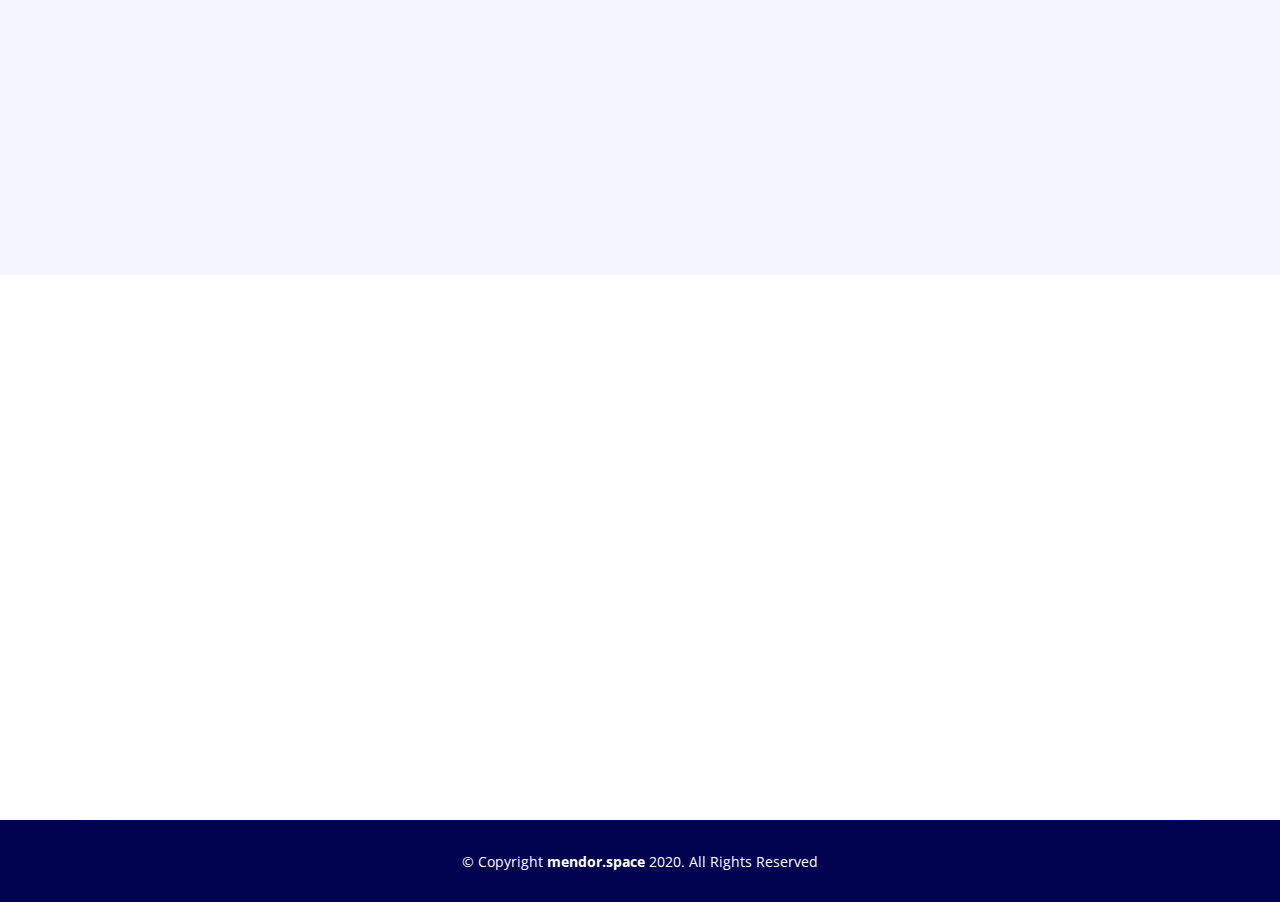
==== commit c99d3b6f: "first launch - ready" ====
--- a/index.html
+++ b/index.html
@@ -10,8 +10,8 @@
   <meta content="" name="keywords">
 
   <!-- Favicons -->
-  <link href="assets/img/favicon.png" rel="icon">
-  <link href="assets/img/apple-touch-icon.png" rel="apple-touch-icon">
+  <link href="/assets/img/images/mspacelogo.png" rel="icon">
+  <link href="/assets/img/images/mspacelogo.png" rel="apple-touch-icon">
 
   <!-- Google Fonts -->
   <link href="https://fonts.googleapis.com/css?family=Open+Sans:300,300i,400,400i,600,600i,700,700i|Montserrat:300,300i,400,400i,500,500i,600,600i,700,700i|Poppins:300,300i,400,400i,500,500i,600,600i,700,700i" rel="stylesheet">
@@ -46,9 +46,9 @@
     <div class="container d-flex align-items-center">
 
       <div class="logo mr-auto">
-        <h1 class="text-light"><a href="index.html"><span>mentor.space</span></a></h1>
+        <!--<h1 class="text-light"><a href="index.html"><span>mendor.space</span></a></h1>-->
         <!-- Uncomment below if you prefer to use an image logo -->
-        <!-- <a href="index.html"><img src="assets/img/logo.png" alt="" class="img-fluid"></a>-->
+        <a href="index.html"><img src="assets/img/images/mspacenav.png" alt="" class="img-fluid"></a>
       </div>
 
       <nav class="nav-menu d-none d-lg-block">
@@ -297,7 +297,7 @@
 
         <div class="row content">
           <div class="col-md-4" data-aos="fade-right">
-            <img src="assets/img/details-1.png" class="img-fluid" alt="">
+            <img src="/assets/img/images/mspaceimg.png" class="img-fluid" alt="">
           </div>
           <!-- <div class="col-md-4" data-aos="fade-right">
             <img src="assets/img/meeting.png" class="img-fluid" alt="how-it-works">
@@ -549,7 +549,7 @@
           <p>Our Mentors</p>
         </div>
 
-        <div class="row" data-aos="fade-left">
+        <div class="row justify-content-around" data-aos="fade-left"  >
 
           <div class="col-lg-3 col-md-6 mt-5 mt-md-0">
             <div class="member" data-aos="zoom-in" data-aos-delay="100">
@@ -591,7 +591,7 @@
             </div>
           </div>
 
-          <div class="col-lg-3 col-md-6 mt-5 mt-lg-0">
+          <!-- <div class="col-lg-3 col-md-6 mt-5 mt-lg-0">
             <div class="member" data-aos="zoom-in" data-aos-delay="300">
               <div class="pic"><img src="assets/img/team/team-2.jpg" class="img-fluid" alt=""></div>
               <div class="member-info">
@@ -630,7 +630,7 @@
               </div>
             </div>
           </div>
-        </div>
+        </div> -->
 
       </div>
     </section><!-- End Team Section -->
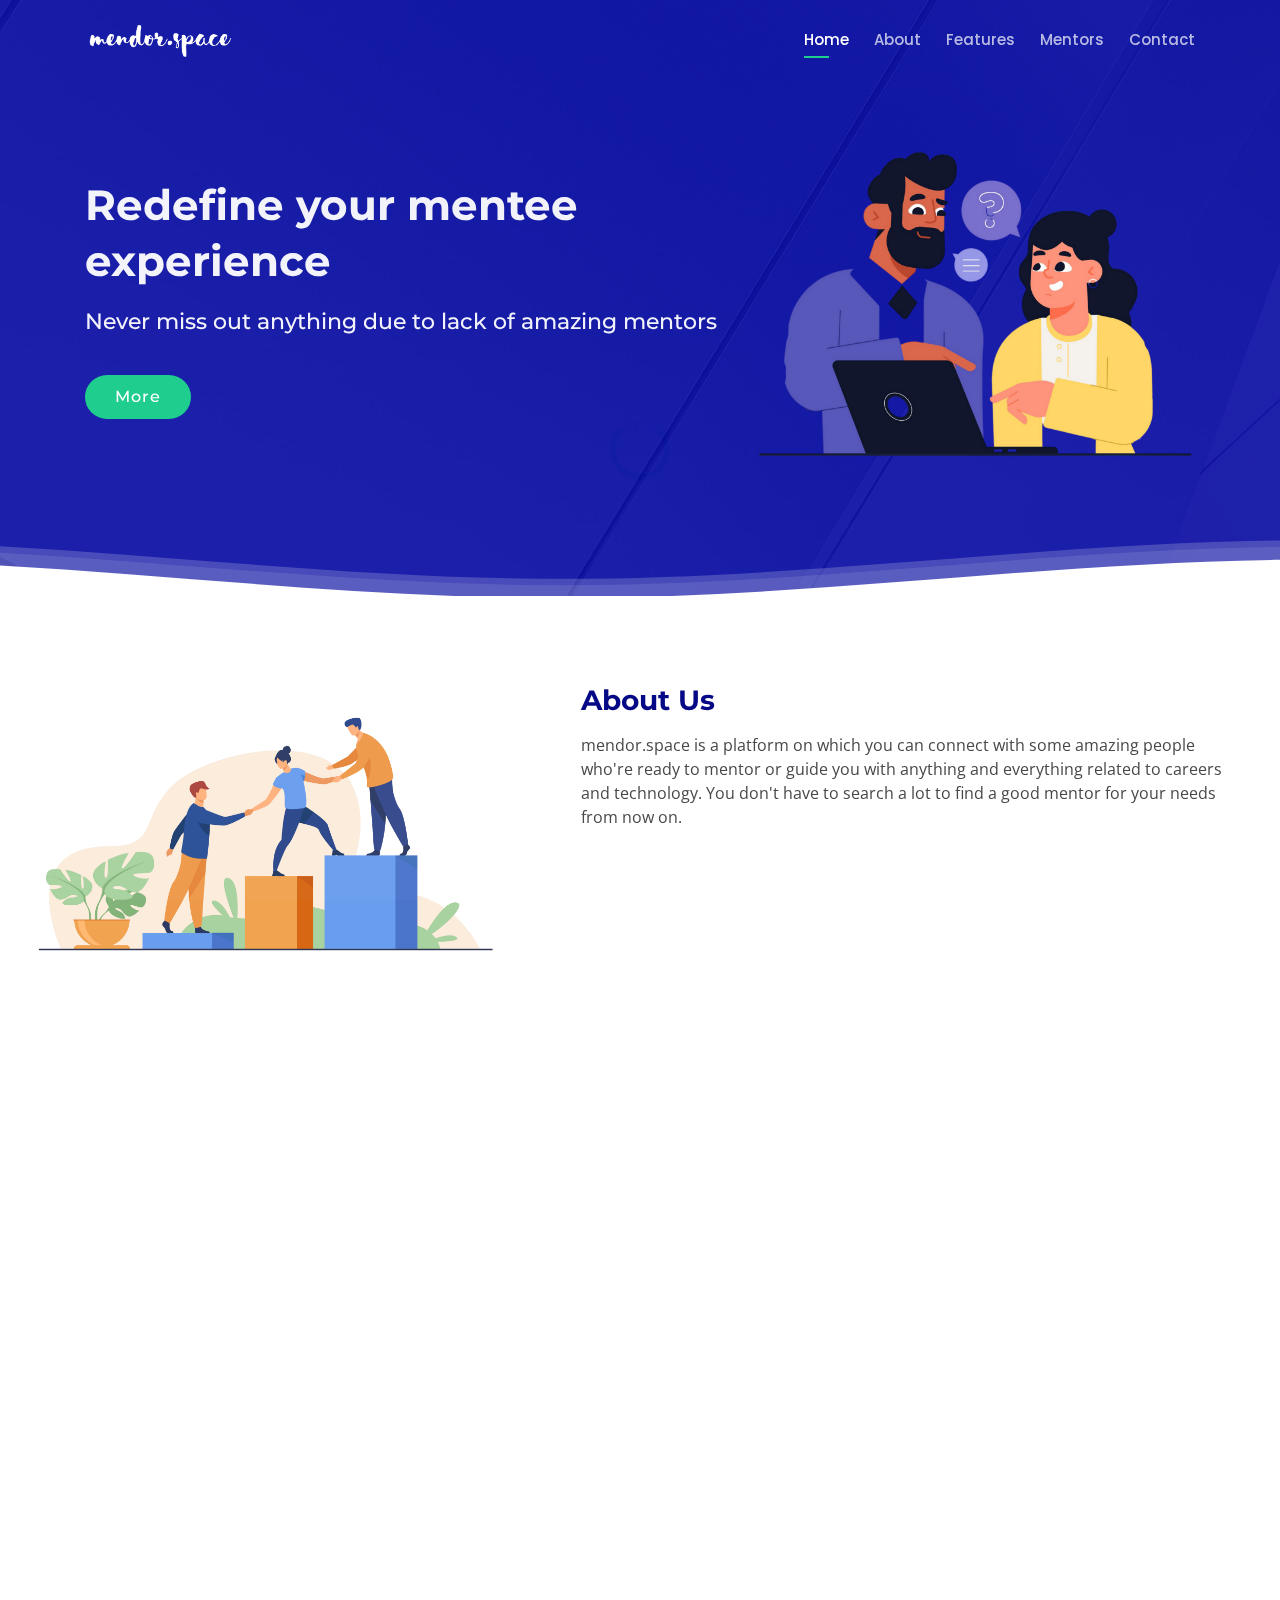
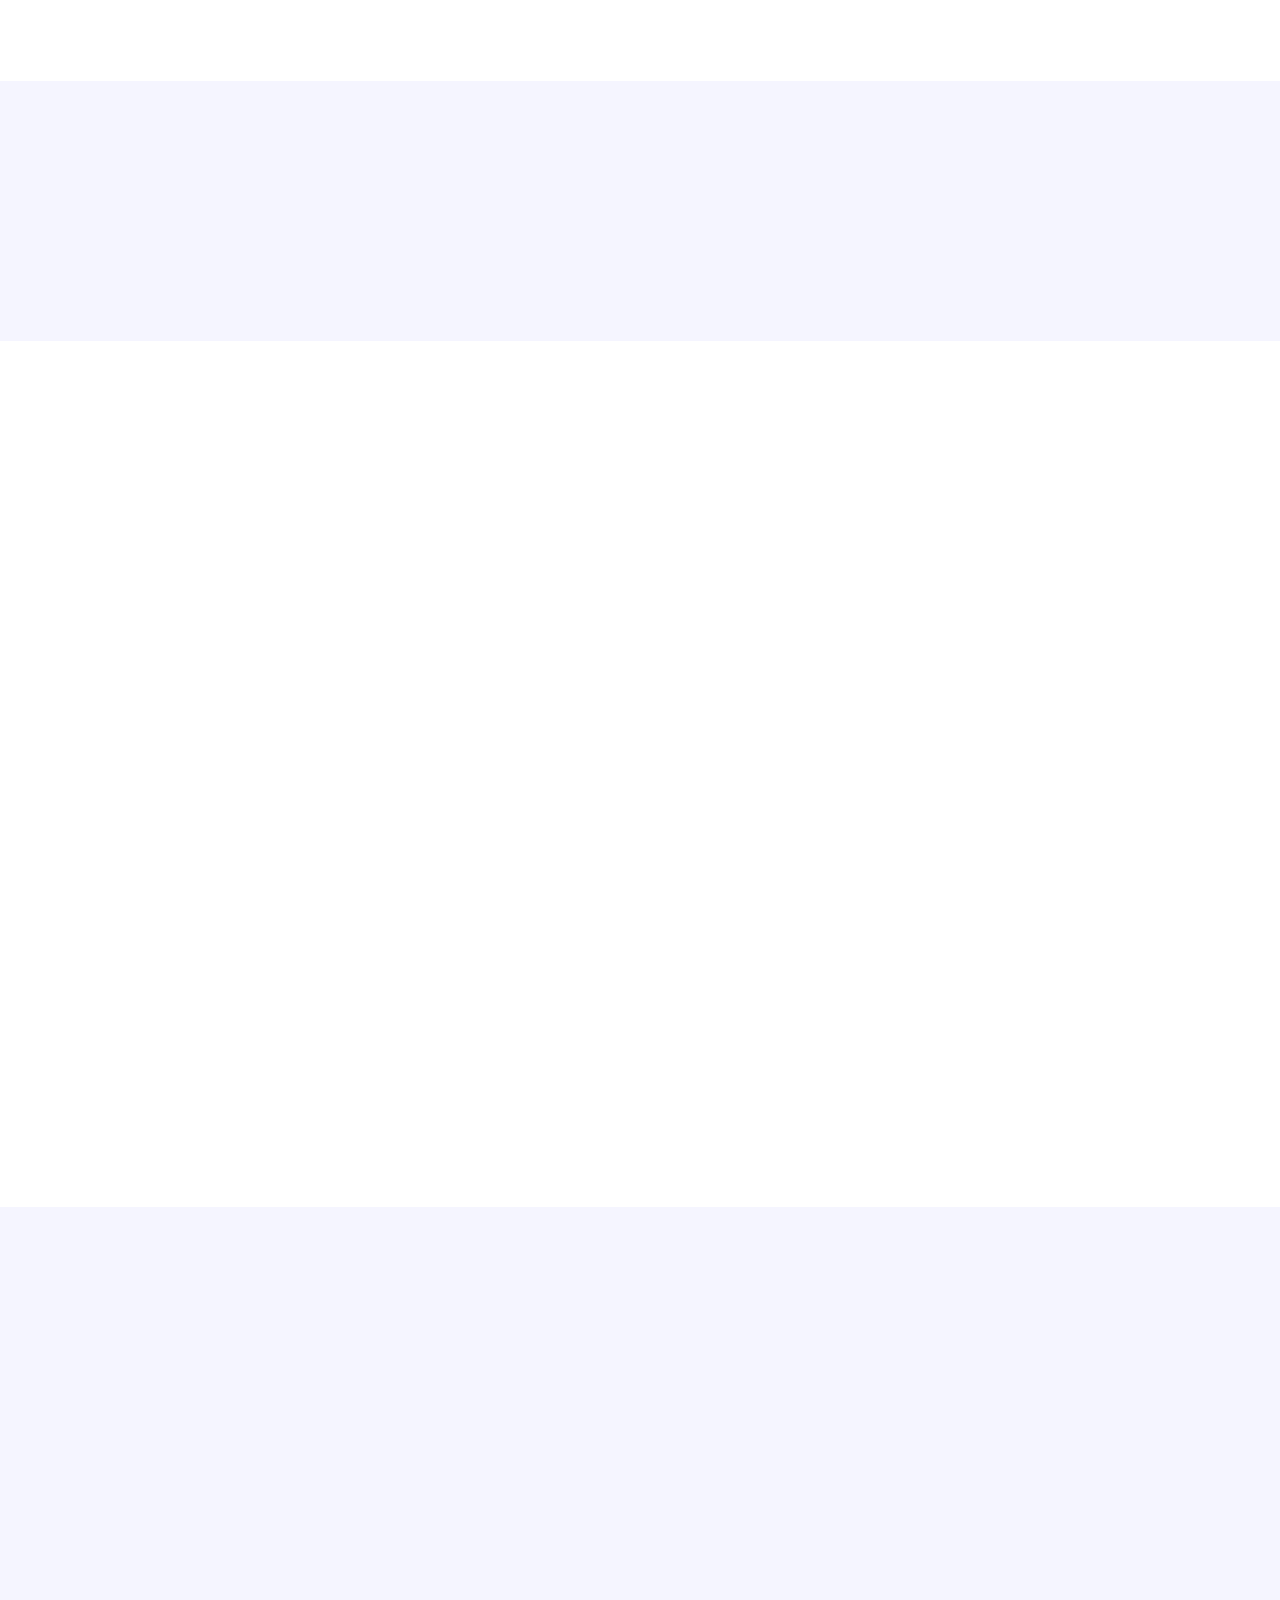
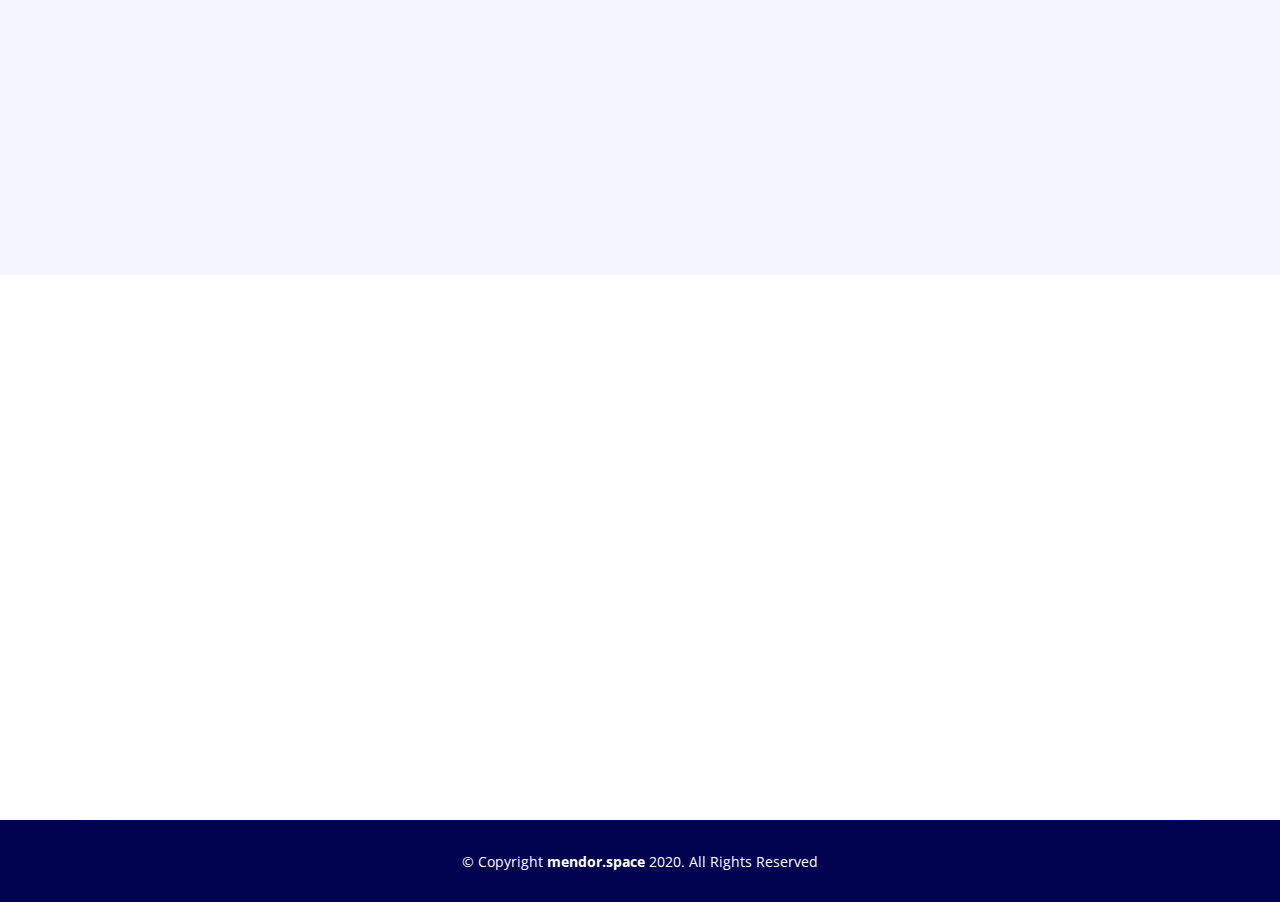
==== commit 4ced3df5: "changed the mentor count" ====
--- a/index.html
+++ b/index.html
@@ -14,7 +14,9 @@
   <link href="/assets/img/images/mspacelogo.png" rel="apple-touch-icon">
 
   <!-- Google Fonts -->
-  <link href="https://fonts.googleapis.com/css?family=Open+Sans:300,300i,400,400i,600,600i,700,700i|Montserrat:300,300i,400,400i,500,500i,600,600i,700,700i|Poppins:300,300i,400,400i,500,500i,600,600i,700,700i" rel="stylesheet">
+  <link
+    href="https://fonts.googleapis.com/css?family=Open+Sans:300,300i,400,400i,600,600i,700,700i|Montserrat:300,300i,400,400i,500,500i,600,600i,700,700i|Poppins:300,300i,400,400i,500,500i,600,600i,700,700i"
+    rel="stylesheet">
 
   <!-- Vendor CSS Files -->
   <link href="assets/vendor/bootstrap/css/bootstrap.min.css" rel="stylesheet">
@@ -105,7 +107,8 @@
       </div>
     </div>
 
-    <svg class="hero-waves" xmlns="http://www.w3.org/2000/svg" xmlns:xlink="http://www.w3.org/1999/xlink" viewBox="0 24 150 28 " preserveAspectRatio="none">
+    <svg class="hero-waves" xmlns="http://www.w3.org/2000/svg" xmlns:xlink="http://www.w3.org/1999/xlink"
+      viewBox="0 24 150 28 " preserveAspectRatio="none">
       <defs>
         <path id="wave-path" d="M-160 44c30 0 58-18 88-18s 58 18 88 18 58-18 88-18 58 18 88 18 v44h-352z">
       </defs>
@@ -133,26 +136,33 @@
             <img src="assets/img/images/collab.jpg" class="img-fluid" alt="" style="padding-top: 50px; ">
           </div>
 
-          <div class="col-xl-7 col-lg-6 icon-boxes d-flex flex-column align-items-stretch justify-content-center py-5 px-lg-5" data-aos="fade-left">
+          <div
+            class="col-xl-7 col-lg-6 icon-boxes d-flex flex-column align-items-stretch justify-content-center py-5 px-lg-5"
+            data-aos="fade-left">
             <h3>About Us</h3>
-            <p>mendor.space is a platform on which you can connect with some amazing people who're ready to mentor or guide you with anything and everything related to technology. You don't have to search a lot to find a good mentor for your needs from now on.</p>
+            <p>mendor.space is a platform on which you can connect with some amazing people who're ready to mentor or
+              guide you with anything and everything related to careers and technology. You don't have to search a lot
+              to find a good mentor for your needs from now on.</p>
 
             <div class="icon-box" data-aos="zoom-in" data-aos-delay="100">
               <div class="icon"><i class="bx bx-gift"></i></div>
               <h4 class="title"><a href="">Free for All</a></h4>
-              <p class="description">mendor.space helps you to connect with some of the best people available to help you with your needs, for free</p>
+              <p class="description">mendor.space helps you to connect with some of the best people available to help
+                you with your needs, for free</p>
             </div>
 
             <div class="icon-box" data-aos="zoom-in" data-aos-delay="200">
               <div class="icon"><i class="bx bx-fingerprint"></i></div>
               <h4 class="title"><a href="">Amazing Mentors</a></h4>
-              <p class="description">mendor.space offers you an ever increasing collection of amazing mentors, who are well experienced in their own fields of interest</p>
+              <p class="description">mendor.space offers you an ever increasing collection of amazing mentors, who are
+                well experienced in their own fields of interest</p>
             </div>
 
             <div class="icon-box" data-aos="zoom-in" data-aos-delay="300">
               <div class="icon"><i class="bx bx-atom"></i></div>
               <h4 class="title"><a href="">Wide Network</a></h4>
-              <p class="description">Make use of the mentors available to help you with a wide range of topics related to technology and connect with more like minded people</p>
+              <p class="description">Make use of the mentors available to help you with a wide range of topics related
+                to technology and connect with more like minded people</p>
             </div>
 
           </div>
@@ -197,7 +207,7 @@
           </div>
           <div class="col-lg-3 col-md-4 mt-4">
             <div class="icon-box" data-aos="zoom-in" data-aos-delay="250">
-              <i class="ri-fingerprint-line style="color: #47aeff;"></i>
+              <i class="ri-fingerprint-line style=" color: #47aeff;"></i>
               <h3><a href="">Amazing Mentors</a></h3>
             </div>
           </div>
@@ -257,7 +267,7 @@
           <div class="col-lg-3 col-md-6">
             <div class="count-box">
               <i class="icofont-simple-smile"></i>
-              <span data-toggle="counter-up">15</span>
+              <span data-toggle="counter-up">20</span>
               <p>Happy Mentees</p>
             </div>
           </div>
@@ -265,7 +275,7 @@
           <div class="col-lg-3 col-md-6 mt-5 mt-md-0">
             <div class="count-box">
               <i class="icofont-document-folder"></i>
-              <span data-toggle="counter-up">20</span>
+              <span data-toggle="counter-up">25</span>
               <p>Sessions</p>
             </div>
           </div>
@@ -273,7 +283,7 @@
           <div class="col-lg-3 col-md-6 mt-5 mt-lg-0">
             <div class="count-box">
               <i class="icofont-live-support"></i>
-              <span data-toggle="counter-up">1500</span>
+              <span data-toggle="counter-up">2500</span>
               <p>Minutes & Counting</p>
             </div>
           </div>
@@ -281,7 +291,7 @@
           <div class="col-lg-3 col-md-6 mt-5 mt-lg-0">
             <div class="count-box">
               <i class="icofont-users-alt-5"></i>
-              <span data-toggle="counter-up">2</span>
+              <span data-toggle="counter-up">3</span>
               <p>Mentors</p>
             </div>
           </div>
@@ -305,20 +315,28 @@
           <div class="col-md-8 pt-4" data-aos="fade-up">
             <h3>How it Works!</h3>
             <p class="">
-              The overall process on the platfrom is super simple. Follow the below points to schedule your very first session with our mentors.
+              The overall process on the platfrom is super simple. Follow the below points to schedule your very first
+              session with our mentors.
             </p>
             <ul>
-              <li><i class="icofont-circled-right"></i> Click on Get Started and browse the list of available mentors on our platform</li>
+              <li><i class="icofont-circled-right"></i> Click on Get Started and browse the list of available mentors on
+                our platform</li>
               <li><i class="icofont-circled-right"></i>Find a mentor based on your requirements</li>
               <li><i class="icofont-circled-right"></i>Scehdule your session based on mutual availability</li>
-              <li><i class="icofont-circled-right"></i>Join the session when it's your time and hooray! Don't forget to leave a feedback</li>
+              <li><i class="icofont-circled-right"></i>Join the session when it's your time and hooray! Don't forget to
+                leave a feedback</li>
             </ul>
             <p>
-              Getting access to a mentor is not going to be difficult anymore. We know how difficult it would have been for you. Make use of the platform as much as you want. We will be having lot more amazing things soon!
+              Getting access to a mentor is not going to be difficult anymore. We know how difficult it would have been
+              for you. Make use of the platform as much as you want. We will be having lot more amazing things soon!
             </p>
             <div class="text-center text-lg-left">
-              <a href="#team" style="background-color: #1acb8d;  border: none;  color: white;  padding: 10px 32px;  text-align: center;  text-decoration: none;  display: inline-block;  font-size: 16px;  margin: 4px 2px;  cursor: pointer; border-radius: 25px; margin-bottom: 12px;">Get Started</a>
-              <a href="https://advaithunni2000.typeform.com/to/dzfrPZpd" style="background-color: #1acb8d;  border: none;  color: white;  padding: 10px 32px;  text-align: center;  text-decoration: none;  display: inline-block;  font-size: 16px;  margin: 4px 2px;  cursor: pointer; border-radius: 25px; margin-bottom: 12px;" target="_blank">Apply to be a mentor</a>
+              <a href="#team"
+                style="background-color: #1acb8d;  border: none;  color: white;  padding: 10px 32px;  text-align: center;  text-decoration: none;  display: inline-block;  font-size: 16px;  margin: 4px 2px;  cursor: pointer; border-radius: 25px; margin-bottom: 12px;">Get
+                Started</a>
+              <a href="https://advaithunni2000.typeform.com/to/dzfrPZpd"
+                style="background-color: #1acb8d;  border: none;  color: white;  padding: 10px 32px;  text-align: center;  text-decoration: none;  display: inline-block;  font-size: 16px;  margin: 4px 2px;  cursor: pointer; border-radius: 25px; margin-bottom: 12px;"
+                target="_blank">Apply to be a mentor</a>
 
             </div>
           </div>
@@ -549,7 +567,7 @@
           <p>Our Mentors</p>
         </div>
 
-        <div class="row justify-content-around" data-aos="fade-left"  >
+        <div class="row justify-content-around" data-aos="fade-left">
 
           <div class="col-lg-3 col-md-6 mt-5 mt-md-0">
             <div class="member" data-aos="zoom-in" data-aos-delay="100">
@@ -564,7 +582,30 @@
                   <a href="https://linkedin.com/in/advaithu"><i class="icofont-linkedin"></i></a>
                 </div>
                 <div style="margin-top: 5px;">
-                  <a href="https://calendly.com/advaithunnikrishnan/oneonone"><button type="button" class="btn btn-primary btn-sm">Book a Session</button>
+                  <a href="https://calendly.com/advaithunnikrishnan/oneonone" target="_blank"><button type="button"
+                      class="btn btn-primary btn-sm">Book a Session</button>
+                  </a>
+                </div>
+              </div>
+            </div>
+          </div>
+
+          <div class="col-lg-3 col-md-6 mt-5 mt-md-0">
+            <div class="member" data-aos="zoom-in" data-aos-delay="200">
+              <div class="pic"><img src="https://media-exp3.licdn.com/dms/image/C4E03AQHWZdHQH77bTg/profile-displayphoto-shrink_800_800/0/1605008571022?e=1629936000&v=beta&t=x1kGdzfhAQ21vFjN4DbAM-YvARWOuvu-0viWsaSmQBU" class="img-fluid" alt=""></div>
+              <div class="member-info">
+                <h4>Kevin Jacob</h4>
+                <span>MERN Stack | OOP | Java | JavaScript</span>
+                <div class="social" style="padding-top: 5px;">
+                  <a href="https://twitter.com/KevinJa25452355"><i class="icofont-twitter"></i></a>
+                  <!--<a href=""><i class="icofont-facebook"></i></a>-->
+                  <a href="mailto:kevinjacob2001@gmail.com"><i class="icofont-envelope"></i></a>
+                  <a href="https://www.linkedin.com/in/kevinjacob2001/" target="_blank"><i
+                      class="icofont-linkedin"></i></a>
+                </div>
+                <div style="margin-top: 5px;">
+                  <a href="https://calendly.com/kevinjacob2001/one-on-one" target="_blank"><button type="button"
+                      class="btn btn-primary btn-sm">Book a Session</button>
                   </a>
                 </div>
               </div>
@@ -584,7 +625,8 @@
                   <a href="https://linkedin.com/in/aravind1444"><i class="icofont-linkedin"></i></a>
                 </div>
                 <div style="margin-top: 5px;">
-                  <a href="https://calendly.com/aravindvenugopal/oneonone"><button type="button" class="btn btn-primary btn-sm">Book a Session</button>
+                  <a href="https://calendly.com/aravindvenugopal/oneonone" target="_blank"><button type="button"
+                      class="btn btn-primary btn-sm">Book a Session</button>
                   </a>
                 </div>
               </div>
@@ -632,7 +674,7 @@
           </div>
         </div> -->
 
-      </div>
+        </div>
     </section><!-- End Team Section -->
 
     <!-- ======= Pricing Section ======= -->
@@ -733,46 +775,61 @@
         <div class="faq-list">
           <ul>
             <li data-aos="fade-up">
-              <i class="bx bx-help-circle icon-help"></i> <a data-toggle="collapse" class="collapse" href="#faq-list-1">Is mendor.space free?<i class="bx bx-chevron-down icon-show"></i><i class="bx bx-chevron-up icon-close"></i></a>
+              <i class="bx bx-help-circle icon-help"></i> <a data-toggle="collapse" class="collapse"
+                href="#faq-list-1">Is mendor.space free?<i class="bx bx-chevron-down icon-show"></i><i
+                  class="bx bx-chevron-up icon-close"></i></a>
               <div id="faq-list-1" class="collapse show" data-parent=".faq-list">
                 <p>
-                  We understand how difficult it is to find a mentor for your requirements. For the time being mendor.space is completely free. If there are any updates, it will be specifically mentioned.
+                  We understand how difficult it is to find a mentor for your requirements. For the time being
+                  mendor.space is completely free. If there are any updates, it will be specifically mentioned.
                 </p>
               </div>
             </li>
 
             <li data-aos="fade-up" data-aos-delay="100">
-              <i class="bx bx-help-circle icon-help"></i> <a data-toggle="collapse" href="#faq-list-2" class="collapsed">Does mendor.space have mentors for academic subjects?<i class="bx bx-chevron-down icon-show"></i><i class="bx bx-chevron-up icon-close"></i></a>
+              <i class="bx bx-help-circle icon-help"></i> <a data-toggle="collapse" href="#faq-list-2"
+                class="collapsed">Does mendor.space have mentors for academic subjects?<i
+                  class="bx bx-chevron-down icon-show"></i><i class="bx bx-chevron-up icon-close"></i></a>
               <div id="faq-list-2" class="collapse" data-parent=".faq-list">
                 <p>
-                  As of now, we have mentors who can help you with different technologies. Mentors for academic subjects is not available for the time being. 
+                  As of now, we have mentors who can help you with different technologies. Mentors for academic subjects
+                  is not available for the time being.
                 </p>
               </div>
             </li>
 
             <li data-aos="fade-up" data-aos-delay="200">
-              <i class="bx bx-help-circle icon-help"></i> <a data-toggle="collapse" href="#faq-list-3" class="collapsed">What will be the duration for a mentoring session?<i class="bx bx-chevron-down icon-show"></i><i class="bx bx-chevron-up icon-close"></i></a>
+              <i class="bx bx-help-circle icon-help"></i> <a data-toggle="collapse" href="#faq-list-3"
+                class="collapsed">What will be the duration for a mentoring session?<i
+                  class="bx bx-chevron-down icon-show"></i><i class="bx bx-chevron-up icon-close"></i></a>
               <div id="faq-list-3" class="collapse" data-parent=".faq-list">
                 <p>
-                  An average mentoring session can range from anywhere between 30 - 90 minutes. The sessions will be broken down to multiple sessions if there is more content to cover, based on the availability.
+                  An average mentoring session can go upto 30 minutes. The sessions will be broken down to multiple
+                  sessions if there is more content to be covered, based on the availability.
                 </p>
               </div>
             </li>
 
             <li data-aos="fade-up" data-aos-delay="300">
-              <i class="bx bx-help-circle icon-help"></i> <a data-toggle="collapse" href="#faq-list-4" class="collapsed">Can the mentoring sessions be rescheduled?<i class="bx bx-chevron-down icon-show"></i><i class="bx bx-chevron-up icon-close"></i></a>
+              <i class="bx bx-help-circle icon-help"></i> <a data-toggle="collapse" href="#faq-list-4"
+                class="collapsed">Can the mentoring sessions be rescheduled?<i
+                  class="bx bx-chevron-down icon-show"></i><i class="bx bx-chevron-up icon-close"></i></a>
               <div id="faq-list-4" class="collapse" data-parent=".faq-list">
                 <p>
-                  Yes, mentoring sessions can be rescheduled. But it is advised not to reschedule the session if there ain't any solid reasons.
+                  Yes, mentoring sessions can be rescheduled. But it is advised not to reschedule the session if there
+                  ain't any solid reasons.
                 </p>
               </div>
             </li>
 
             <li data-aos="fade-up" data-aos-delay="400">
-              <i class="bx bx-help-circle icon-help"></i> <a data-toggle="collapse" href="#faq-list-5" class="collapsed">Can I join the mentoring team at mendor.space?<i class="bx bx-chevron-down icon-show"></i><i class="bx bx-chevron-up icon-close"></i></a>
+              <i class="bx bx-help-circle icon-help"></i> <a data-toggle="collapse" href="#faq-list-5"
+                class="collapsed">Can I join the mentoring team at mendor.space?<i
+                  class="bx bx-chevron-down icon-show"></i><i class="bx bx-chevron-up icon-close"></i></a>
               <div id="faq-list-5" class="collapse" data-parent=".faq-list">
                 <p>
-                  We would love to have you on board as a mentor. Reach out to us for more details. We're palnning for a lot more amazing things and we would love have the support of amazing menotrs across the world. 
+                  We would love to have you on board as a mentor. Reach out to us for more details. We're palnning for a
+                  lot more amazing things and we would love to have the support of amazing menotrs across the world.
                 </p>
               </div>
             </li>
@@ -823,20 +880,24 @@
             <form id="submit-form" action="" method="POST" role="form" class="php-email-form">
               <div class="form-row">
                 <div class="col-md-6 form-group">
-                  <input type="text" name="name" class="form-control" id="name" placeholder="Your Name" data-rule="minlen:4" data-msg="Please enter at least 4 chars" />
+                  <input type="text" name="name" class="form-control" id="name" placeholder="Your Name"
+                    data-rule="minlen:4" data-msg="Please enter at least 4 chars" />
                   <div class="validate"></div>
                 </div>
                 <div class="col-md-6 form-group">
-                  <input type="email" class="form-control" name="email" id="email" placeholder="Your Email" data-rule="email" data-msg="Please enter a valid email" />
+                  <input type="email" class="form-control" name="email" id="email" placeholder="Your Email"
+                    data-rule="email" data-msg="Please enter a valid email" />
                   <div class="validate"></div>
                 </div>
               </div>
               <div class="form-group">
-                <input type="text" class="form-control" name="subject" id="subject" placeholder="Subject" data-rule="minlen:4" data-msg="Please enter at least 8 chars of subject" />
+                <input type="text" class="form-control" name="subject" id="subject" placeholder="Subject"
+                  data-rule="minlen:4" data-msg="Please enter at least 8 chars of subject" />
                 <div class="validate"></div>
               </div>
               <div class="form-group">
-                <textarea class="form-control" name="message" rows="5" data-rule="required" data-msg="Please write something for us" placeholder="Message"></textarea>
+                <textarea class="form-control" name="message" rows="5" data-rule="required"
+                  data-msg="Please write something for us" placeholder="Message"></textarea>
                 <div class="validate"></div>
               </div>
               <!-- <div class="mb-3">
@@ -922,11 +983,11 @@
         &copy; Copyright <strong><span>mendor.space</span></strong> 2020. All Rights Reserved
       </div>
       <!--<div class="credits">-->
-        <!-- All the links in the footer should remain intact. -->
-        <!-- You can delete the links only if you purchased the pro version. -->
-        <!-- Licensing information: https://bootstrapmade.com/license/ -->
-        <!-- Purchase the pro version with working PHP/AJAX contact form: https://bootstrapmade.com/bootslander-free-bootstrap-landing-page-template/ -->
-        <!--Designed by <a href="https://bootstrapmade.com/">BootstrapMade</a>
+      <!-- All the links in the footer should remain intact. -->
+      <!-- You can delete the links only if you purchased the pro version. -->
+      <!-- Licensing information: https://bootstrapmade.com/license/ -->
+      <!-- Purchase the pro version with working PHP/AJAX contact form: https://bootstrapmade.com/bootslander-free-bootstrap-landing-page-template/ -->
+      <!--Designed by <a href="https://bootstrapmade.com/">BootstrapMade</a>
       </div>-->
     </div>
   </footer><!-- End Footer -->
@@ -936,24 +997,24 @@
 
   <!-- Form Submission -->
   <script>
-    $("#submit-form").submit((e)=>{
-        e.preventDefault()
-        $.ajax({
-            url:"https://script.google.com/macros/s/AKfycbzB3ziO-0WVnzYBl4zXknRPkyTo_kPx6Rz2Hamf/exec",
-            data:$("#submit-form").serialize(),
-            method:"post",
-            success:function (response){
-                alert("Form submitted successfully")
-                window.location.reload()
-                //window.location.href="https://google.com"
-            },
-            error:function (err){
-                alert("Something Error")
-
-            }
-        })
+    $("#submit-form").submit((e) => {
+      e.preventDefault()
+      $.ajax({
+        url: "https://script.google.com/macros/s/AKfycbzB3ziO-0WVnzYBl4zXknRPkyTo_kPx6Rz2Hamf/exec",
+        data: $("#submit-form").serialize(),
+        method: "post",
+        success: function (response) {
+          alert("Form submitted successfully")
+          window.location.reload()
+          //window.location.href="https://google.com"
+        },
+        error: function (err) {
+          alert("Something Error")
+
+        }
+      })
     })
-</script>
+  </script>
 
   <!-- Vendor JS Files -->
   <script src="assets/vendor/jquery/jquery.min.js"></script>
